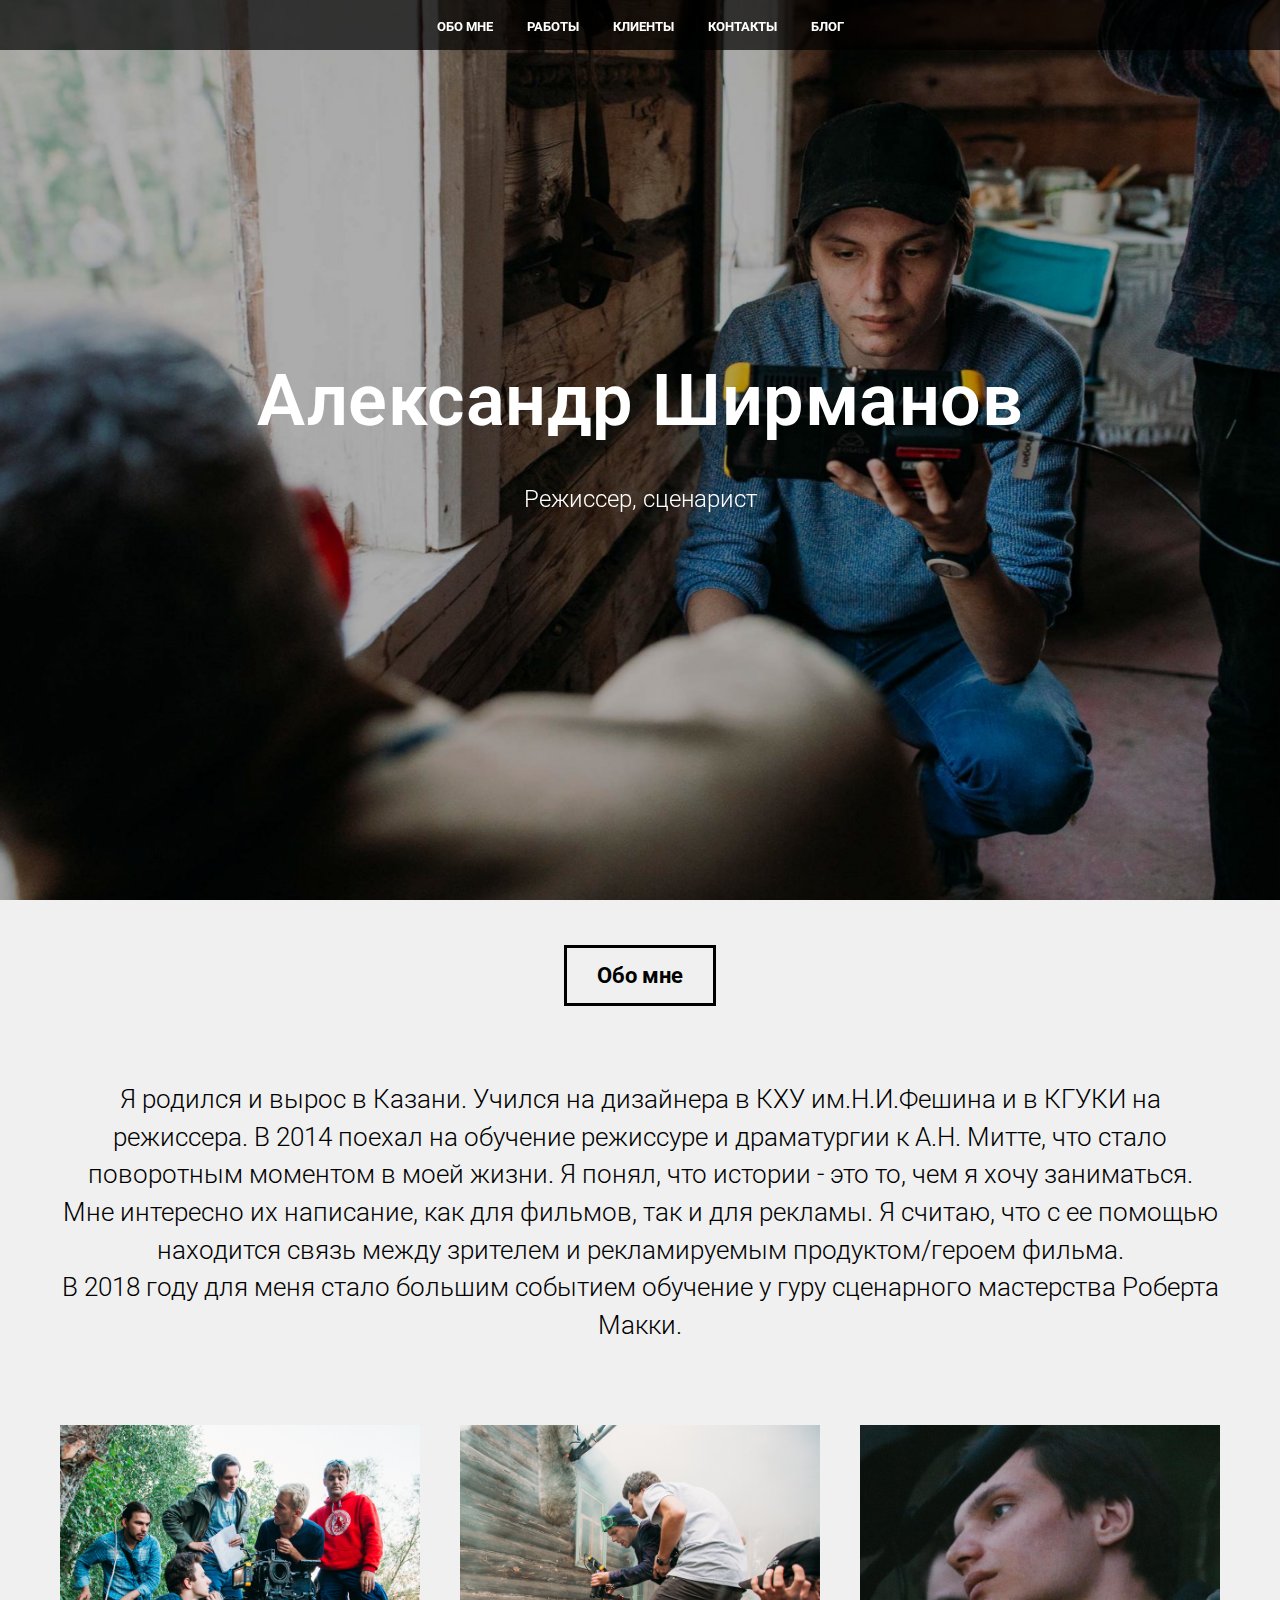
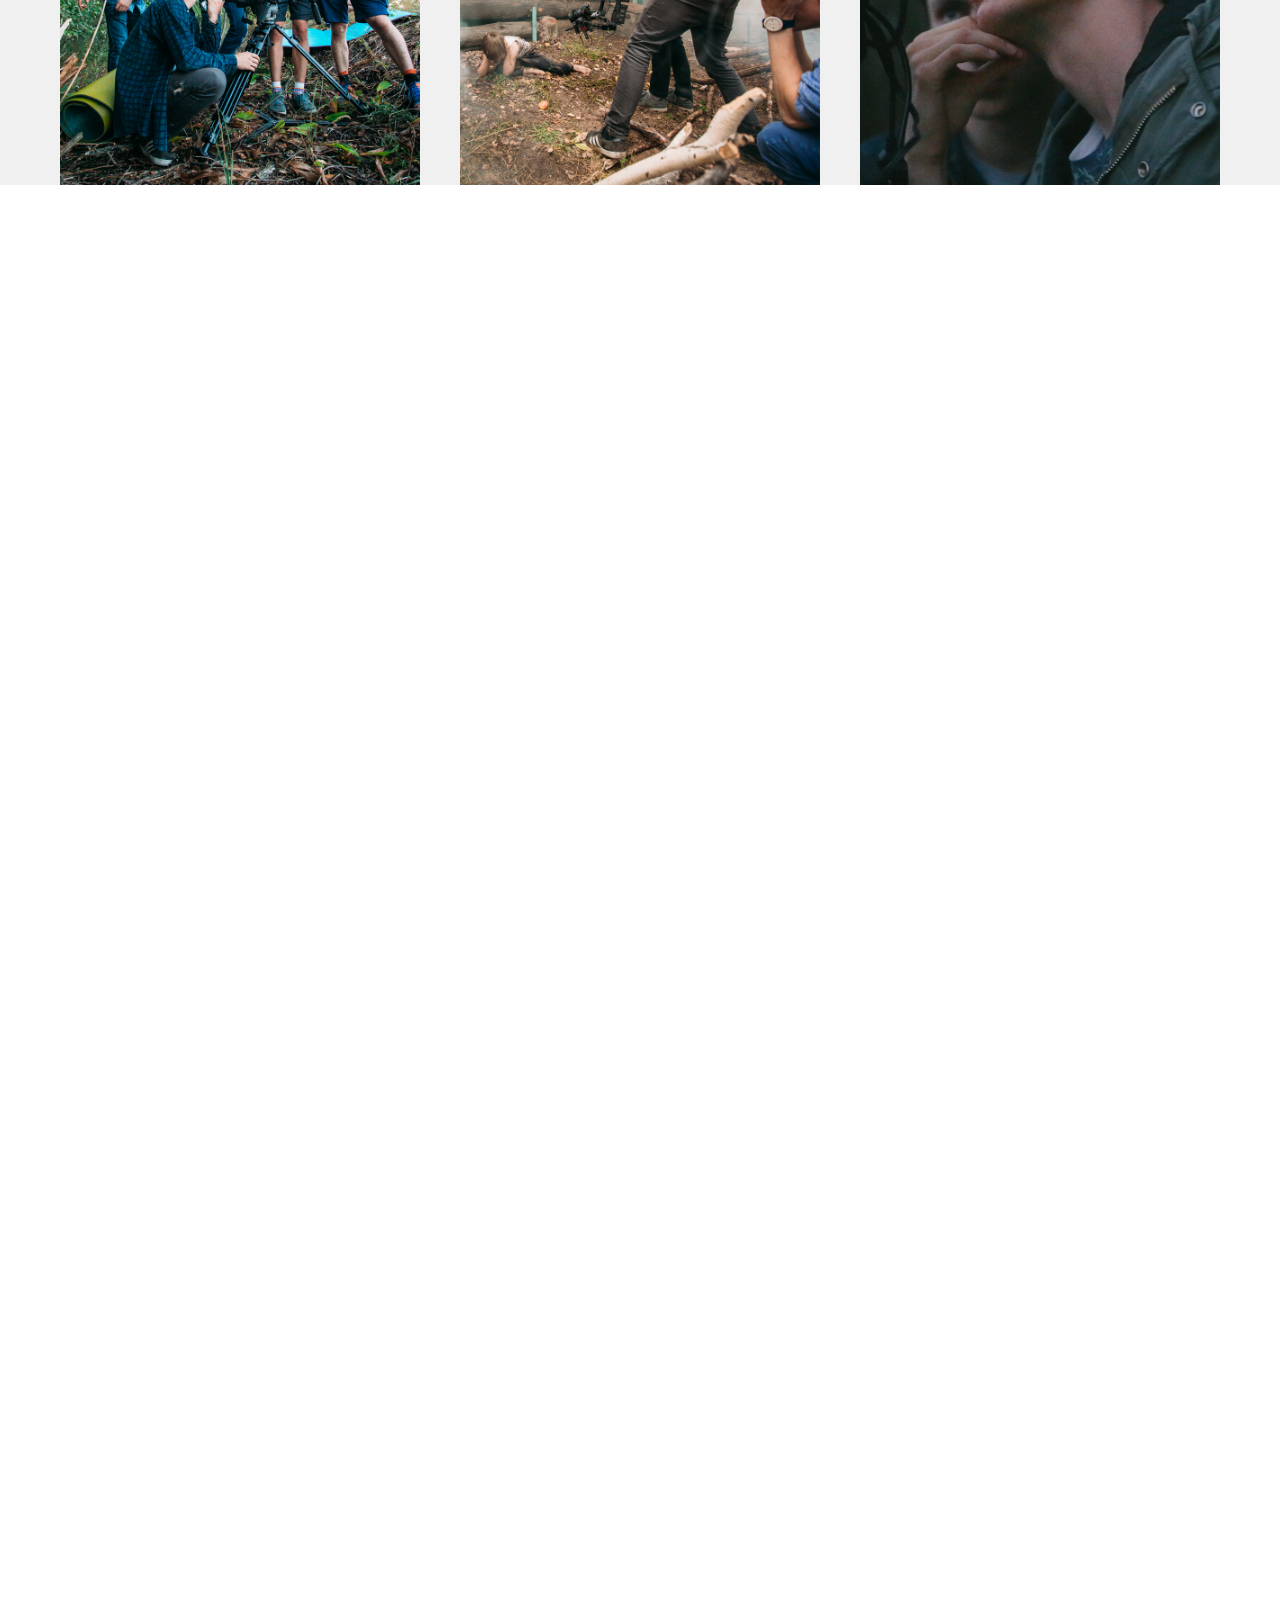
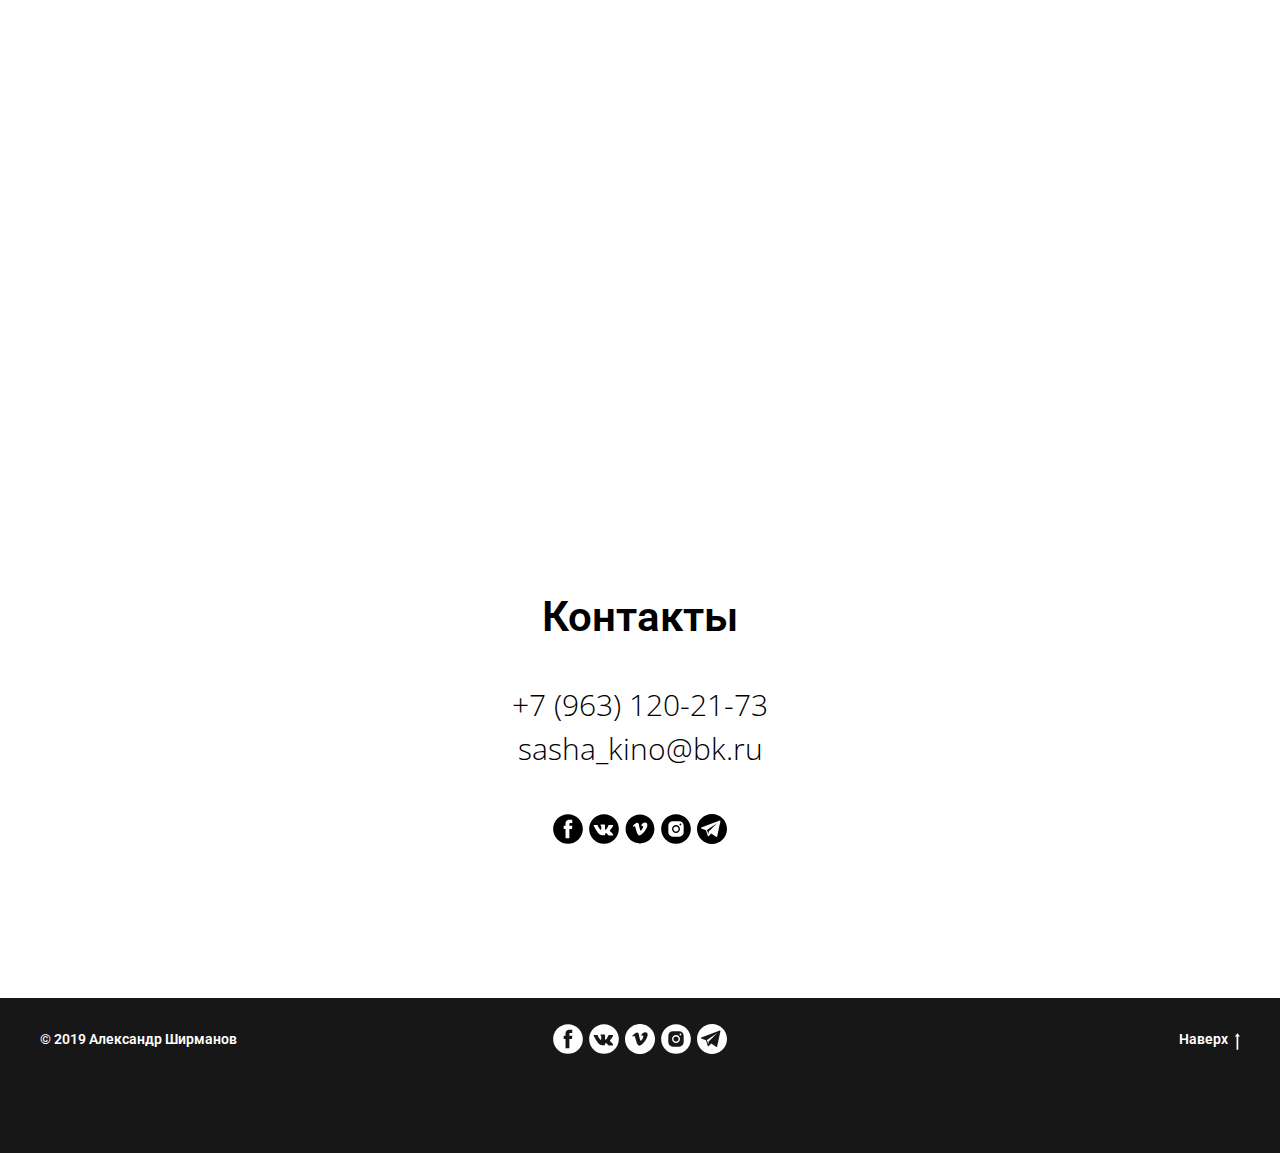
==== index.html @ 3cdddf93 "Change inst link" ====
<!DOCTYPE html>
<html>

<head>
  <meta charset="utf-8" />
  <meta http-equiv="Content-Type" content="text/html; charset=utf-8" />
  <meta name="viewport" content="width=device-width, initial-scale=1.0" />
  <!--metatextblock-->
  <title>Режиссер Александр Ширманов</title>
  <meta name="description" content="Сайт портфолио" />
  <meta property="og:url" content="http://a-shirmanov.ru" />
  <meta property="og:title" content="Режиссер Александр Ширманов" />
  <meta property="og:description" content="Сайт портфолио" />
  <meta property="og:type" content="website" />
  <meta property="og:image" content="images/tild6531-3666-4934-b739-333065306233__4w8a5434.jpg" />
  <link rel="canonical" href="http://a-shirmanov.ru/">
  <!--/metatextblock-->
  <meta property="fb:app_id" content="257953674358265" />
  <meta name="format-detection" content="telephone=no" />
  <meta http-equiv="x-dns-prefetch-control" content="on">
  <link rel="shortcut icon" href="images/tild3965-6336-4434-b239-303631333966__favicon.ico" type="image/x-icon" />
  <!-- Assets -->
  <link rel="stylesheet" href="css/tilda-grid-3.0.min.css" type="text/css" media="all" />
  <link rel="stylesheet" href="css/tilda-blocks-2.12.css?t=1564428482" type="text/css" media="all" />
  <link rel="stylesheet" href="css/tilda-animation-1.0.min.css" type="text/css" media="all" />
  <link rel="stylesheet" href="css/tilda-menusub-1.0.min.css" type="text/css" media="all" />
  <link rel="stylesheet" href="css/tilda-slds-1.4.min.css" type="text/css" media="all" />
  <link rel="stylesheet" href="css/tilda-zoom-2.0.min.css" type="text/css" media="all" />
  <script src="js/jquery-1.10.2.min.js"></script>
  <script src="js/tilda-scripts-2.8.min.js"></script>
  <script src="js/tilda-blocks-2.7.js?t=1564428482"></script>
  <script src="js/lazyload-1.3.min.js" charset="utf-8"></script>
  <script src="js/tilda-animation-1.0.min.js" charset="utf-8"></script>
  <script src="js/tilda-menusub-1.0.min.js" charset="utf-8"></script>
  <script src="js/tilda-slds-1.4.min.js" charset="utf-8"></script>
  <script src="js/hammer.min.js" charset="utf-8"></script>
  <script src="js/tilda-zoom-2.0.min.js" charset="utf-8"></script>
  <script src="js/tilda-video-1.0.min.js" charset="utf-8"></script>
  <script src="js/tilda-forms-1.0.min.js" charset="utf-8"></script>
  <script type="text/javascript">window.dataLayer = window.dataLayer || [];</script>
</head>

<body class="t-body" style="margin:0;">
  <!--allrecords-->
  <div id="allrecords" class="t-records" data-hook="blocks-collection-content-node" data-tilda-project-id="354948"
    data-tilda-page-id="1471550" data-tilda-formskey="5b575b8a6b89d79ff63ef82e80dca197">
    <div id="rec30271688" class="r t-rec t-rec_pb_0" style="padding-bottom:0px; " data-animationappear="off"
      data-record-type="258">
      <!-- T229 -->
      <div id="nav30271688marker"></div>
      <div id="nav30271688" class="t229 t229__positionfixed " style="background-color: rgba(0,0,0,0.70); height:50px; "
        data-bgcolor-hex="#000000" data-bgcolor-rgba="rgba(0,0,0,0.70)" data-navmarker="nav30271688marker"
        data-appearoffset="" data-bgopacity="0.70" data-menu="yes">
        <div class="t229__maincontainer " style="height:50px;">
          <div class="t229__padding40px"></div>
          <div class="t229__centerside ">
            <ul class="uppercase">
              <li class="t229__list_item"><a class="t-menu__link-item" href="#obomne"
                  style="color:#ffffff;font-size:13px;font-weight:700;text-transform:uppercase;">Обо мне</a> </li>
              <li class="t229__list_item"><a class="t-menu__link-item" href="#job"
                  style="color:#ffffff;font-size:13px;font-weight:700;text-transform:uppercase;">Работы</a> </li>
              <li class="t229__list_item"><a class="t-menu__link-item" href="#dover"
                  style="color:#ffffff;font-size:13px;font-weight:700;text-transform:uppercase;">Клиенты</a> </li>
              <li class="t229__list_item"><a class="t-menu__link-item" href="#social"
                  style="color:#ffffff;font-size:13px;font-weight:700;text-transform:uppercase;">Контакты</a> </li>
              <li class="t229__list_item"><a class="t-menu__link-item" href="/page1482242.html"
                  style="color:#ffffff;font-size:13px;font-weight:700;text-transform:uppercase;">Блог</a> </li>
            </ul>
          </div>
          <div class="t229__padding40px"></div>
        </div>
      </div>
      <script
        type="text/javascript"> $(document).ready(function () { t229_highlight('1471550'); $('.t229').removeClass('t229__beforeready'); t229_checkAnchorLinks('30271688'); }); </script>
      <script
        type="text/javascript"> $(window).resize(function () { t229_setBg('30271688'); }); $(window).load(function () { t229_setBg('30271688'); }); $(document).ready(function () { t229_setBg('30271688'); }); </script>
      <script
        type="text/javascript"> $(document).ready(function () { setTimeout(function () { t_menusub_init('30271688'); }, 500); });</script>
      <style>
        @media screen and (max-width: 980px) {
          #rec30271688 .t-menusub__menu .t-menusub__link-item {
            color: #ffffff !important;
          }
        }
      </style>
      <!--[if IE 8]><style>#rec30271688 .t229 { filter: progid:DXImageTransform.Microsoft.gradient(startColorStr='#D9000000', endColorstr='#D9000000');
}</style><![endif]-->
    </div>
    <div id="rec30379328" class="r t-rec" style=" " data-animationappear="off" data-record-type="18">
      <!-- cover -->
      <div class="t-cover" id="recorddiv30379328" bgimgfield="img"
        style="height:100vh; background-image:url('images/tild3032-3239-4730-a630-623231376665__-__resize__20x__4W8A5434.jpg');">
        <div class="t-cover__carrier" id="coverCarry30379328" data-content-cover-id="30379328"
          data-content-cover-bg="images/tild3032-3239-4730-a630-623231376665__4w8a5434.jpg"
          data-content-cover-height="100vh" data-content-cover-parallax="fixed" style="height:100vh; "></div>
        <div class="t-cover__filter"
          style="height:100vh;background-image: -moz-linear-gradient(top, rgba(0,0,0,0.30), rgba(0,0,0,0.30));background-image: -webkit-linear-gradient(top, rgba(0,0,0,0.30), rgba(0,0,0,0.30));background-image: -o-linear-gradient(top, rgba(0,0,0,0.30), rgba(0,0,0,0.30));background-image: -ms-linear-gradient(top, rgba(0,0,0,0.30), rgba(0,0,0,0.30));background-image: linear-gradient(top, rgba(0,0,0,0.30), rgba(0,0,0,0.30));filter: progid:DXImageTransform.Microsoft.gradient(startColorStr='#b2000000', endColorstr='#b2000000');">
        </div>
        <div class="t-container">
          <div class="t-col t-col_12 ">
            <div class="t-cover__wrapper t-valign_middle" style="height:100vh;">
              <div class="t001 t-align_center">
                <div class="t001__wrapper" data-hook-content="covercontent">
                  <div class="t001__title t-title t-title_xl" style="" field="title">Александр Ширманов</div>
                  <div class="t001__descr t-descr t-descr_xl t001__descr_center" style="" field="descr">Режиссер,
                    сценарист</div> <span class="space"></span>
                </div>
              </div>
            </div>
          </div>
        </div>
      </div>
    </div>
    <div id="rec30271803" class="r t-rec" style=" " data-record-type="215"><a name="obomne" style="font-size:0;"></a>
    </div>
    <div id="rec30205362" class="r t-rec t-rec_pt_45 t-rec_pb_0"
      style="padding-top:45px;padding-bottom:0px;background-color:#f0f0f0; " data-record-type="260"
      data-bg-color="#f0f0f0">
      <!-- T231 -->
      <div class="t231">
        <div class="t231__twrapper" style="">
          <div class="t231__tcoll" style="background-color:#f0f0f0;border:3px solid #000000;">
            <div class="t231__title" field="title"
              style="padding-top:15px;padding-bottom:15px;padding-left:30px;padding-right:30px;"> <b>Обо мне</b> </div>
          </div>
        </div>
      </div>
    </div>
    <div id="rec30200478" class="r t-rec t-rec_pt_75 t-rec_pb_0"
      style="padding-top:75px;padding-bottom:0px;background-color:#f0f0f0; " data-record-type="472"
      data-bg-color="#f0f0f0">
      <!-- T472 -->
      <div class="t472">
        <div class="t-container t-align_center">
          <div class="t-col t-col_12 ">
            <div class="t472__descr t-section__descr t-descr t-descr_xxl t-margin_auto" field="descr" style="">Я родился
              и вырос в Казани. Учился на дизайнера в КХУ им.Н.И.Фешина и в КГУКИ на режиссера. В 2014 поехал на
              обучение режиссуре и драматургии к А.Н. Митте, что стало поворотным моментом в моей жизни. Я понял, что
              истории - это то, чем я хочу заниматься. Мне интересно их написание, как для фильмов, так и для рекламы. Я
              считаю, что с ее помощью находится связь между зрителем и рекламируемым продуктом/героем фильма.<br />В
              2018 году для меня стало большим событием обучение у гуру сценарного мастерства Роберта Макки. </div>
          </div>
          <div class="t-row t-clear">
            <div class="t-col t-col_4">
              <div class="t472__blockimg t-bgimg" bgimgfield="img"
                data-original="images/tild6139-3962-4164-b938-393763663235__2.jpg"
                style="background: url('images/tild6139-3962-4164-b938-393763663235__-__resizeb__20x__2.jpg') center center no-repeat; background-size:cover;">
              </div>
            </div>
            <div class="t-col t-col_4">
              <div class="t472__blockimg t-bgimg" bgimgfield="img2"
                data-original="images/tild3062-3130-4664-a366-643761303563__noroot.jpg"
                style="background: url('images/tild3062-3130-4664-a366-643761303563__-__resizeb__20x__noroot.jpg') center center no-repeat; background-size:cover;">
              </div>
            </div>
            <div class="t-col t-col_4">
              <div class="t472__blockimg t-bgimg" bgimgfield="img3"
                data-original="images/tild3362-3766-4432-b236-633362303735__noroot.jpg"
                style="background: url('images/tild3362-3766-4432-b236-633362303735__-__resizeb__20x__noroot.jpg') center center no-repeat; background-size:cover;">
              </div>
            </div>
          </div>
        </div>
      </div>
    </div>
    <div id="rec30271992" class="r t-rec" style=" " data-record-type="215"><a name="job" style="font-size:0;"></a></div>
    <div id="rec30205116" class="r t-rec t-rec_pt_45 t-rec_pb_0" style="padding-top:45px;padding-bottom:0px; "
      data-record-type="260">
      <!-- T231 -->
      <div class="t231">
        <div class="t231__twrapper" style="">
          <div class="t231__tcoll" style="border:3px solid #000000;">
            <div class="t231__title" field="title"
              style="color:#000000;padding-top:15px;padding-bottom:15px;padding-left:30px;padding-right:30px;">
              <b>Работы</b> </div>
          </div>
        </div>
      </div>
    </div>
    <div id="rec105157618" class="r t-rec t-rec_pt_45 t-rec_pb_60" style="padding-top:45px;padding-bottom:60px; "
      data-record-type="378">
      <!-- T223 -->
      <div class="t223">
        <div class="t-container">
          <div class="t223-col t-col t-col_6">
            <div class="t-video-lazyload" data-videolazy-type="vimeo" data-videolazy-id="336771943"
              data-videolazy-load="false" data-videolazy-height="315"> </div>
            <div class="t223__blocktext t-text t-text_sm" field="text">Заказчик: "Транстехсервис"<br />Режиссер -
              Александр Ширманов<br />Оператор - Роман Колесов <br /></div>
          </div>
          <div class="t223-col t223-col_right t-col t-col_6">
            <div class="t-video-lazyload" data-videolazy-type="vimeo" data-videolazy-id="336770921"
              data-videolazy-load="false" data-videolazy-height="315"> </div>
            <div class="t223__blocktext t-text t-text_sm" field="text2">Заказчик: "Йола-маркет"<br />Режиссер -
              Александр Ширманов<br />Оператор - Роман Колесов <br /><br /></div>
          </div>
        </div>
      </div>
      <script type="text/javascript">$(document).ready(function () {
          var div = $("#rec105157618").find(".t-video-lazyload"); var iframe = div.find('iframe'); var height = div.width() * 0.5625; div.height(height); iframe.height(height); $('.t223').bind('displayChanged', function () { height = div.width() * 0.5625; div.height(height); iframe.height(height); }); $(window).bind('scroll', t_throttle(function () { height = div.width() * 0.5625; div.height(height); iframe.height(height); }, 200));
        });</script>
    </div>
    <div id="rec106053978" class="r t-rec t-rec_pt_0 t-rec_pb_0" style="padding-top:0px;padding-bottom:0px; "
      data-record-type="378">
      <!-- T223 -->
      <div class="t223">
        <div class="t-container">
          <div class="t223-col t-col t-col_6">
            <div class="t-video-lazyload" data-videolazy-type="vimeo" data-videolazy-id="337090645"
              data-videolazy-load="false" data-videolazy-height="315"> </div>
            <div class="t223__blocktext t-text t-text_sm" field="text">Клиент: Татнефть<br />Продакшн: Зилант
              медиа<br />Режиссер: Александр Ширманов<br />Оператор-постановщик: Юрий Данилов<br /><br /></div>
          </div>
          <div class="t223-col t223-col_right t-col t-col_6">
            <div class="t-video-lazyload" data-videolazy-type="vimeo" data-videolazy-id="348530594"
              data-videolazy-load="false" data-videolazy-height="315"> </div>
            <div class="t223__blocktext t-text t-text_sm" field="text2">Клиент: ХК Ак Барс<br />Продакшн: Зилант
              медиа<br />Режиссер: Александр Ширманов<br />Оператор-постановщик: Роман Колесов<br /><br /></div>
          </div>
        </div>
      </div>
      <script type="text/javascript">$(document).ready(function () {
          var div = $("#rec106053978").find(".t-video-lazyload"); var iframe = div.find('iframe'); var height = div.width() * 0.5625; div.height(height); iframe.height(height); $('.t223').bind('displayChanged', function () { height = div.width() * 0.5625; div.height(height); iframe.height(height); }); $(window).bind('scroll', t_throttle(function () { height = div.width() * 0.5625; div.height(height); iframe.height(height); }, 200));
        });</script>
    </div>
    <div id="rec58387004" class="r t-rec t-rec_pt_60 t-rec_pb_60" style="padding-top:60px;padding-bottom:60px; "
      data-record-type="251">
      <!-- T223 -->
      <div class="t223">
        <div class="t-container">
          <div class="t223-col t-col t-col_6">
            <div class="t-video-lazyload" data-videolazy-type="youtube" data-videolazy-id="sEQ5WQ1Wv28"
              data-blocklazy-id="58387004" data-videolazy-load="false" data-videolazy-height="315"
              data-videolazy-two-id="1"> </div>
            <div class="t223__blocktext t-text t-text_sm" field="text">Продакшн: Нефть production<br />Режиссер,
              сценарист: Александр Ширманов<br />Оператор: Константин Клюев</div>
          </div>
          <div class="t223-col t223-col_right t-col t-col_6">
            <div class="t-video-lazyload" data-videolazy-type="youtube" data-videolazy-id="gd7CHsJRg4U"
              data-blocklazy-id="58387004" data-videolazy-load="false" data-videolazy-height="315"
              data-videolazy-two-id="2"> </div>
            <div class="t223__blocktext t-text t-text_sm" field="text2">Продакшн: Нефть production<br />Клиент: Нефть
              coffeeshop<br />Режиссер: Александр Ширманов<br />Креатив: Александр Ширманов, Роман
              Колесов<br />Оператор: Роман Колесов</div>
          </div>
        </div>
      </div>
      <script type="text/javascript">$(document).ready(function () {
          var div = $("#rec58387004").find(".t-video-lazyload"); var iframe = div.find('iframe'); var height = div.width() * 0.5625; div.height(height); iframe.height(height); $('.t223').bind('displayChanged', function () { height = div.width() * 0.5625; div.height(height); iframe.height(height); }); $(window).bind('scroll', t_throttle(function () { height = div.width() * 0.5625; div.height(height); iframe.height(height); }, 200));
        });</script>
    </div>
    <div id="rec30198582" class="r t-rec t-rec_pt_45 t-rec_pb_60" style="padding-top:45px;padding-bottom:60px; "
      data-record-type="378">
      <!-- T223 -->
      <div class="t223">
        <div class="t-container">
          <div class="t223-col t-col t-col_6">
            <div class="t-video-lazyload" data-videolazy-type="vimeo" data-videolazy-id="205690702"
              data-videolazy-load="false" data-videolazy-height="315"> </div>
            <div class="t223__blocktext t-text t-text_sm" field="text">Трейлер художественного фильма "На рассвете в
              конце июня"<br />Продакшн: Spotmakers<br />Режиссер, сценарист: Александр
              Ширманов<br />Оператор-постановщик: Айдар Шарипов<br />Генеральный продюсер: Михаил Маризов</div>
          </div>
          <div class="t223-col t223-col_right t-col t-col_6">
            <div class="t-video-lazyload" data-videolazy-type="vimeo" data-videolazy-id="188640224"
              data-videolazy-load="false" data-videolazy-height="315"> </div>
            <div class="t223__blocktext t-text t-text_sm" field="text2">Шоурил 2016 год</div>
          </div>
        </div>
      </div>
      <script type="text/javascript">$(document).ready(function () {
          var div = $("#rec30198582").find(".t-video-lazyload"); var iframe = div.find('iframe'); var height = div.width() * 0.5625; div.height(height); iframe.height(height); $('.t223').bind('displayChanged', function () { height = div.width() * 0.5625; div.height(height); iframe.height(height); }); $(window).bind('scroll', t_throttle(function () { height = div.width() * 0.5625; div.height(height); iframe.height(height); }, 200));
        });</script>
    </div>
    <div id="rec30204862" class="r t-rec t-rec_pt_0 t-rec_pb_60" style="padding-top:0px;padding-bottom:60px; "
      data-record-type="378">
      <!-- T223 -->
      <div class="t223">
        <div class="t-container">
          <div class="t223-col t-col t-col_6">
            <div class="t-video-lazyload" data-videolazy-type="vimeo" data-videolazy-id="205657773"
              data-videolazy-load="false" data-videolazy-height="315"> </div>
            <div class="t223__blocktext t-text t-text_sm" field="text">Клиент: Корд Оптика<br />Режиссер, сценарист:
              Александр Ширманов<br />Оператор-постановщик: Айдар Шарипов<br /></div>
          </div>
          <div class="t223-col t223-col_right t-col t-col_6">
            <div class="t-video-lazyload" data-videolazy-type="vimeo" data-videolazy-id="205657722"
              data-videolazy-load="false" data-videolazy-height="315"> </div>
            <div class="t223__blocktext t-text t-text_sm" field="text2">Клиент: Татнефтепродукт<br />Режиссер,
              сценарист: Александр Ширманов<br />Оператор-постановщик: Алексей Матросов<br /><br /></div>
          </div>
        </div>
      </div>
      <script type="text/javascript">$(document).ready(function () {
          var div = $("#rec30204862").find(".t-video-lazyload"); var iframe = div.find('iframe'); var height = div.width() * 0.5625; div.height(height); iframe.height(height); $('.t223').bind('displayChanged', function () { height = div.width() * 0.5625; div.height(height); iframe.height(height); }); $(window).bind('scroll', t_throttle(function () { height = div.width() * 0.5625; div.height(height); iframe.height(height); }, 200));
        });</script>
    </div>
    <div id="rec30272759" class="r t-rec" style=" " data-record-type="215"><a name="dover" style="font-size:0;"></a>
    </div>
    <div id="rec30272837" class="r t-rec" style=" " data-record-type="270">
      <div class="t270"></div>
      <script
        type="text/javascript"> $(document).ready(function () { setTimeout(function () { var $root = $('html, body'); $('a[href*="#"]:not([href="#"],.carousel-control,.t-carousel__control,[href^="#price"],[href^="#popup"],[href^="#prodpopup"],[href^="#order"])').click(function () { var target = $(this.hash); if (target.length == 0) { target = $('a[name="' + this.hash.substr(1) + '"]'); } if (target.length == 0) { return true; } $root.animate({ scrollTop: target.offset().top + 3 }, 500); return false; }); }, 500); }); </script>
    </div>
    <div id="rec30206084" class="r t-rec t-rec_pt_45 t-rec_pb_0" style="padding-top:45px;padding-bottom:0px; "
      data-record-type="260">
      <!-- T231 -->
      <div class="t231">
        <div class="t231__twrapper" style="">
          <div class="t231__tcoll" style="border:3px solid #000000;">
            <div class="t231__title" field="title"
              style="color:#000000;padding-top:15px;padding-bottom:15px;padding-left:30px;padding-right:30px;">
              <b>Клиенты</b> </div>
          </div>
        </div>
      </div>
    </div>
    <div id="rec30196908" class="r t-rec t-rec_pt_45 t-rec_pb_60" style="padding-top:45px;padding-bottom:60px; "
      data-record-type="594">
      <!-- t594 -->
      <div class="t594">
        <div class="t594__container t-container">
          <div class="t-col t594__item t594__item_5-in-row"> <img
              src="images/tild6632-3737-4532-a462-393962626334__-__empty__photo.jpg"
              data-original="images/tild6632-3737-4532-a462-393962626334__photo.jpg" class="t594__img t-img "
              imgfield="li_img__1481203544538" style="max-width:160px;" /> </div>
          <div class="t-col t594__item t594__item_5-in-row"> <img
              src="images/tild3233-3633-4035-b762-643662396334__-__empty__taifnk.jpg"
              data-original="images/tild3233-3633-4035-b762-643662396334__taifnk.jpg" class="t594__img t-img "
              imgfield="li_img__1481205129244" style="max-width:160px;" /> </div>
          <div class="t-col t594__item t594__item_5-in-row"> <img
              src="images/tild3561-3761-4939-a138-353238313866__-__empty__noroot.png"
              data-original="images/tild3561-3761-4939-a138-353238313866__noroot.png" class="t594__img t-img "
              imgfield="li_img__1481205877302" style="max-width:160px;" /> </div>
          <div class="t-col t594__item t594__item_5-in-row"> <img
              src="images/tild3439-3736-4633-b139-616135363863__-__empty__logo.png"
              data-original="images/tild3439-3736-4633-b139-616135363863__logo.png" class="t594__img t-img "
              imgfield="li_img__1481205879887" style="max-width:160px;" /> </div>
          <div class="t-col t594__item t594__item_5-in-row"> <img
              src="images/tild3037-3433-4830-b739-333566653334__-__empty__20140916_173706__.png"
              data-original="images/tild3037-3433-4830-b739-333566653334__20140916_173706__.png"
              class="t594__img t-img " imgfield="li_img__1481205139575" style="max-width:160px;" /> </div>
          <div class="t-col t594__item t594__item_5-in-row"> <img
              src="images/tild6464-6132-4263-b431-653763313764__-__empty__regnum_picture_14906.jpg"
              data-original="images/tild6464-6132-4263-b431-653763313764__regnum_picture_14906.jpg"
              class="t594__img t-img " imgfield="li_img__1481205160378" style="max-width:160px;" /> </div>
          <div class="t-col t594__item t594__item_5-in-row"> <img
              src="images/tild3632-3033-4634-b631-353934643531__-__empty__ktUVwXnk4jI.jpg"
              data-original="images/tild3632-3033-4634-b631-353934643531__ktUVwXnk4jI.jpg" class="t594__img t-img "
              imgfield="li_img__1481205874086" style="max-width:160px;" /> </div>
          <div class="t-col t594__item t594__item_5-in-row"> <img
              src="images/tild3930-6238-4638-a164-393631616238__-__empty__logo.png"
              data-original="images/tild3930-6238-4638-a164-393631616238__logo.png" class="t594__img t-img "
              imgfield="li_img__1481205138080" style="max-width:160px;" /> </div>
          <div class="t-col t594__item t594__item_5-in-row"> <img
              src="images/tild6266-6431-4261-b065-636331363337__-__empty__3334842848.jpg"
              data-original="images/tild6266-6431-4261-b065-636331363337__3334842848.jpg" class="t594__img t-img "
              imgfield="li_img__1481205740884" style="max-width:160px;" /> </div>
          <div class="t-col t594__item t594__item_5-in-row"> <img
              src="images/tild6234-6339-4863-b165-363831346435__-__empty__kopiya_kordlogotipfo.jpg"
              data-original="images/tild6234-6339-4863-b165-363831346435__kopiya_kordlogotipfo.jpg"
              class="t594__img t-img " imgfield="li_img__1481270480066" style="max-width:160px;" /> </div>
        </div>
      </div>
    </div>
    <div id="rec30278603" class="r t-rec" style=" " data-record-type="215"><a name="social" style="font-size:0;"></a>
    </div>
    <div id="rec30188392" class="r t-rec t-rec_pt_30 t-rec_pb_30" style="padding-top:30px;padding-bottom:30px; "
      data-record-type="219">
      <!-- T191 -->
      <div class="t191">
        <div class="t-align_center">
          <hr class="t191__line t-width t-width_2" style="background-color:#000000;opacity:0.5;">
        </div>
      </div>
    </div>
    <div id="rec30278788" class="r t-rec t-rec_pt_45 t-rec_pb_60" style="padding-top:45px;padding-bottom:60px; "
      data-animationappear="off" data-record-type="718">
      <!-- t718 -->
      <div class="t718">
        <div class="t-section__container t-container">
          <div class="t-col t-col_12">
            <div class="t-section__topwrapper t-align_center">
              <div class="t-section__title t-title t-title_xs" field="btitle">Контакты</div>
              <div class="t718__contentbox" style="height:;">
                <div class="t718__contentwrapper">
                  <div class="t718__contacts t-text t-descr_xxxl t-align_center" style="" field="text">+7 (963)
                    120-21-73<br />sasha_kino@bk.ru</div>
                  <div class="t-sociallinks t-align_center">
                    <div class="t-sociallinks__wrapper">
                      <div class="t-sociallinks__item"> <a href="https://www.facebook.com/ShirmanovAleksandr"
                          target="_blank"> <svg class="t-sociallinks__svg" version="1.1" id="Layer_1"
                            xmlns="http://www.w3.org/2000/svg" xmlns:xlink="http://www.w3.org/1999/xlink" x="0px" y="0px"
                            width="30px" height="30px" viewBox="0 0 48 48" enable-background="new 0 0 48 48"
                            xml:space="preserve">
                            <desc>Facebook</desc>
                            <path
                              d="M47.761,24c0,13.121-10.638,23.76-23.758,23.76C10.877,47.76,0.239,37.121,0.239,24c0-13.124,10.638-23.76,23.764-23.76C37.123,0.24,47.761,10.876,47.761,24 M20.033,38.85H26.2V24.01h4.163l0.539-5.242H26.2v-3.083c0-1.156,0.769-1.427,1.308-1.427h3.318V9.168L26.258,9.15c-5.072,0-6.225,3.796-6.225,6.224v3.394H17.1v5.242h2.933V38.85z" />
                          </svg> </a> </div>
                      <div class="t-sociallinks__item"> <a href="https://vk.com/shirmanov_a" target="_blank"> <svg
                            class="t-sociallinks__svg" version="1.1" id="Layer_1" xmlns="http://www.w3.org/2000/svg"
                            xmlns:xlink="http://www.w3.org/1999/xlink" x="0px" y="0px" width="30px" height="30px"
                            viewBox="0 0 48 48" enable-background="new 0 0 48 48" xml:space="preserve">
                            <desc>VK</desc>
                            <path
                              d="M47.761,24c0,13.121-10.639,23.76-23.76,23.76C10.878,47.76,0.239,37.121,0.239,24c0-13.123,10.639-23.76,23.762-23.76C37.122,0.24,47.761,10.877,47.761,24 M35.259,28.999c-2.621-2.433-2.271-2.041,0.89-6.25c1.923-2.562,2.696-4.126,2.45-4.796c-0.227-0.639-1.64-0.469-1.64-0.469l-4.71,0.029c0,0-0.351-0.048-0.609,0.106c-0.249,0.151-0.414,0.505-0.414,0.505s-0.742,1.982-1.734,3.669c-2.094,3.559-2.935,3.747-3.277,3.524c-0.796-0.516-0.597-2.068-0.597-3.171c0-3.449,0.522-4.887-1.02-5.259c-0.511-0.124-0.887-0.205-2.195-0.219c-1.678-0.016-3.101,0.007-3.904,0.398c-0.536,0.263-0.949,0.847-0.697,0.88c0.31,0.041,1.016,0.192,1.388,0.699c0.484,0.656,0.464,2.131,0.464,2.131s0.282,4.056-0.646,4.561c-0.632,0.347-1.503-0.36-3.37-3.588c-0.958-1.652-1.68-3.481-1.68-3.481s-0.14-0.344-0.392-0.527c-0.299-0.222-0.722-0.298-0.722-0.298l-4.469,0.018c0,0-0.674-0.003-0.919,0.289c-0.219,0.259-0.018,0.752-0.018,0.752s3.499,8.104,7.573,12.23c3.638,3.784,7.764,3.36,7.764,3.36h1.867c0,0,0.566,0.113,0.854-0.189c0.265-0.288,0.256-0.646,0.256-0.646s-0.034-2.512,1.129-2.883c1.15-0.36,2.624,2.429,4.188,3.497c1.182,0.812,2.079,0.633,2.079,0.633l4.181-0.056c0,0,2.186-0.136,1.149-1.858C38.281,32.451,37.763,31.321,35.259,28.999" />
                          </svg> </a> </div>
                      <div class="t-sociallinks__item"> <a href="https://vimeo.com/shirmanov" target="_blank"> <svg
                            class="t-sociallinks__svg" version="1.1" id="Layer_1" xmlns="http://www.w3.org/2000/svg"
                            xmlns:xlink="http://www.w3.org/1999/xlink" x="0px" y="0px" width="30px" height="30px"
                            viewBox="0 0 50 50" enable-background="new 0 0 50 50" xml:space="preserve">
                            <desc>Vimeo</desc>
                            <path
                              d="M25 0.971008C38.267 0.971008 49.023 11.726 49.023 24.994C49.023 38.262 38.268 49.017 25 49.017C11.732 49.017 0.97699 38.262 0.97699 24.994C0.97699 11.726 11.733 0.971008 25 0.971008ZM12.738 20.117L13.734 21.423C13.734 21.423 15.788 19.804 16.473 20.613C17.158 21.423 19.772 31.197 20.644 33C21.405 34.581 23.506 36.672 25.81 35.179C28.112 33.686 35.769 27.149 37.139 19.43C38.508 11.713 27.926 13.33 26.804 20.053C29.606 18.371 31.101 20.736 29.667 23.415C28.236 26.091 26.928 27.836 26.243 27.836C25.56 27.836 25.034 26.045 24.251 22.916C23.441 19.68 23.447 13.852 20.081 14.513C16.91 15.136 12.738 20.117 12.738 20.117Z" />
                          </svg> </a> </div>
                      <div class="t-sociallinks__item"> <a href="https://www.instagram.com/aleks_shirmanov/"
                          target="_blank"> <svg class="t-sociallinks__svg" version="1.1" id="Layer_1"
                            xmlns="http://www.w3.org/2000/svg" xmlns:xlink="http://www.w3.org/1999/xlink" width="30px"
                            height="30px" viewBox="0 0 30 30" xml:space="preserve">
                            <desc>Instagram</desc>
                            <path
                              d="M15,11.014 C12.801,11.014 11.015,12.797 11.015,15 C11.015,17.202 12.802,18.987 15,18.987 C17.199,18.987 18.987,17.202 18.987,15 C18.987,12.797 17.199,11.014 15,11.014 L15,11.014 Z M15,17.606 C13.556,17.606 12.393,16.439 12.393,15 C12.393,13.561 13.556,12.394 15,12.394 C16.429,12.394 17.607,13.561 17.607,15 C17.607,16.439 16.444,17.606 15,17.606 L15,17.606 Z">
                            </path>
                            <path
                              d="M19.385,9.556 C18.872,9.556 18.465,9.964 18.465,10.477 C18.465,10.989 18.872,11.396 19.385,11.396 C19.898,11.396 20.306,10.989 20.306,10.477 C20.306,9.964 19.897,9.556 19.385,9.556 L19.385,9.556 Z">
                            </path>
                            <path
                              d="M15.002,0.15 C6.798,0.15 0.149,6.797 0.149,15 C0.149,23.201 6.798,29.85 15.002,29.85 C23.201,29.85 29.852,23.202 29.852,15 C29.852,6.797 23.201,0.15 15.002,0.15 L15.002,0.15 Z M22.666,18.265 C22.666,20.688 20.687,22.666 18.25,22.666 L11.75,22.666 C9.312,22.666 7.333,20.687 7.333,18.28 L7.333,11.734 C7.333,9.312 9.311,7.334 11.75,7.334 L18.25,7.334 C20.688,7.334 22.666,9.312 22.666,11.734 L22.666,18.265 L22.666,18.265 Z">
                            </path>
                          </svg> </a> </div>
                      <div class="t-sociallinks__item"> <a href="https://t.me/a_shirmanov" target="_blank"> <svg
                            class="t-sociallinks__svg" version="1.1" id="Layer_1" xmlns="http://www.w3.org/2000/svg"
                            xmlns:xlink="http://www.w3.org/1999/xlink" width="30px" height="30px" viewBox="0 0 60 60"
                            xml:space="preserve">
                            <desc>Telegram</desc>
                            <path
                              d="M30 0C13.4 0 0 13.4 0 30s13.4 30 30 30 30-13.4 30-30S46.6 0 30 0zm16.9 13.9l-6.7 31.5c-.1.6-.8.9-1.4.6l-10.3-6.9-5.5 5.2c-.5.4-1.2.2-1.4-.4L18 32.7l-9.5-3.9c-.7-.3-.7-1.5 0-1.8l37.1-14.1c.7-.2 1.4.3 1.3 1z" />
                            <path d="M22.7 40.6l.6-5.8 16.8-16.3-20.2 13.3" />
                          </svg> </a> </div>
                    </div>
                  </div>
                </div>
              </div>
            </div>
          </div>
        </div>
      </div>
    </div>
    <div id="rec30206326" class="r t-rec t-rec_pt_0 t-rec_pb_75"
      style="padding-top:0px;padding-bottom:75px;background-color:#171717; " data-animationappear="off"
      data-record-type="452" data-bg-color="#171717">
      <!-- T452 -->
      <div class="t452" id="t-footer_30206326">
        <div class="t452__maincontainer" style="height: 80px;">
          <div class="t452__content">
            <div class="t452__col t452__col_hiddenmobile">
              <div class="t452__typo t452__copyright t-name t-name_xs" field="text" style="color: #ffffff;"> © 2019
                Александр Ширманов </div>
            </div>
            <div class="t452__col t452__col_center t-align_center">
              <div class="t452__right_social_links">
                <div class="t452__right_social_links_wrap">
                  <div class="t452__right_social_links_item"> <a href="https://www.facebook.com/ShirmanovAleksandr"
                      target="_blank"> <svg style="fill:#ffffff;" version="1.1" id="Layer_1"
                        xmlns="http://www.w3.org/2000/svg" xmlns:xlink="http://www.w3.org/1999/xlink" x="0px" y="0px"
                        width="30px" height="30px" viewBox="0 0 48 48" enable-background="new 0 0 48 48"
                        xml:space="preserve">
                        <desc>Facebook</desc>
                        <path
                          d="M47.761,24c0,13.121-10.638,23.76-23.758,23.76C10.877,47.76,0.239,37.121,0.239,24c0-13.124,10.638-23.76,23.764-23.76 C37.123,0.24,47.761,10.876,47.761,24 M20.033,38.85H26.2V24.01h4.163l0.539-5.242H26.2v-3.083c0-1.156,0.769-1.427,1.308-1.427 h3.318V9.168L26.258,9.15c-5.072,0-6.225,3.796-6.225,6.224v3.394H17.1v5.242h2.933V38.85z" />
                      </svg> </a> </div>
                  <div class="t452__right_social_links_item"> <a href="https://vk.com/shirmanov_a" target="_blank"> <svg
                        style="fill:#ffffff;" version="1.1" id="Layer_1" xmlns="http://www.w3.org/2000/svg"
                        xmlns:xlink="http://www.w3.org/1999/xlink" x="0px" y="0px" width="30px" height="30px"
                        viewBox="0 0 48 48" enable-background="new 0 0 48 48" xml:space="preserve">
                        <desc>VK</desc>
                        <path
                          d="M47.761,24c0,13.121-10.639,23.76-23.76,23.76C10.878,47.76,0.239,37.121,0.239,24c0-13.123,10.639-23.76,23.762-23.76 C37.122,0.24,47.761,10.877,47.761,24 M35.259,28.999c-2.621-2.433-2.271-2.041,0.89-6.25c1.923-2.562,2.696-4.126,2.45-4.796 c-0.227-0.639-1.64-0.469-1.64-0.469l-4.71,0.029c0,0-0.351-0.048-0.609,0.106c-0.249,0.151-0.414,0.505-0.414,0.505 s-0.742,1.982-1.734,3.669c-2.094,3.559-2.935,3.747-3.277,3.524c-0.796-0.516-0.597-2.068-0.597-3.171 c0-3.449,0.522-4.887-1.02-5.259c-0.511-0.124-0.887-0.205-2.195-0.219c-1.678-0.016-3.101,0.007-3.904,0.398 c-0.536,0.263-0.949,0.847-0.697,0.88c0.31,0.041,1.016,0.192,1.388,0.699c0.484,0.656,0.464,2.131,0.464,2.131 s0.282,4.056-0.646,4.561c-0.632,0.347-1.503-0.36-3.37-3.588c-0.958-1.652-1.68-3.481-1.68-3.481s-0.14-0.344-0.392-0.527 c-0.299-0.222-0.722-0.298-0.722-0.298l-4.469,0.018c0,0-0.674-0.003-0.919,0.289c-0.219,0.259-0.018,0.752-0.018,0.752 s3.499,8.104,7.463,12.23c3.638,3.784,7.764,3.36,7.764,3.36h1.867c0,0,0.566,0.113,0.854-0.189 c0.265-0.288,0.256-0.646,0.256-0.646s-0.034-2.512,1.129-2.883c1.15-0.36,2.624,2.429,4.188,3.497 c1.182,0.812,2.079,0.633,2.079,0.633l4.181-0.056c0,0,2.186-0.136,1.149-1.858C38.281,32.451,37.763,31.321,35.259,28.999" />
                      </svg> </a> </div>
                  <div class="t452__right_social_links_item"> <a href="https://vimeo.com/shirmanov" target="_blank">
                      <svg style="fill:#ffffff;" version="1.1" id="Layer_1" xmlns="http://www.w3.org/2000/svg"
                        xmlns:xlink="http://www.w3.org/1999/xlink" x="0px" y="0px" width="30px" height="30px"
                        viewBox="-455 257 48 48" enable-background="new -455 257 48 48" xml:space="preserve">
                        <desc>Vimeo</desc>
                        <path
                          d="M-431,256.971c13.267,0,24.023,10.755,24.023,24.023s-10.755,24.023-24.023,24.023s-24.023-10.755-24.023-24.023 S-444.267,256.971-431,256.971z M-443.262,276.117l0.996,1.306c0,0,2.054-1.619,2.739-0.81c0.685,0.81,3.299,10.584,4.171,12.387 c0.761,1.581,2.862,3.672,5.166,2.179c2.302-1.493,9.959-8.03,11.329-15.749c1.369-7.717-9.213-6.1-10.335,0.623 c2.802-1.682,4.297,0.683,2.863,3.362c-1.431,2.676-2.739,4.421-3.424,4.421c-0.683,0-1.209-1.791-1.992-4.92 c-0.81-3.236-0.804-9.064-4.17-8.403C-439.09,271.136-443.262,276.117-443.262,276.117L-443.262,276.117z" />
                      </svg> </a> </div>
                  <div class="t452__right_social_links_item"> <a href="https://www.instagram.com/aleks_shirmanov/"
                      target="_blank"> <svg style="fill:#ffffff;" width="30px" height="30px" viewBox="0 0 30 30"
                        xmlns="http://www.w3.org/2000/svg" xmlns:xlink="http://www.w3.org/1999/xlink">
                        <desc>Instagram</desc>
                        <path
                          d="M15,11.014 C12.801,11.014 11.015,12.797 11.015,15 C11.015,17.202 12.802,18.987 15,18.987 C17.199,18.987 18.987,17.202 18.987,15 C18.987,12.797 17.199,11.014 15,11.014 L15,11.014 Z M15,17.606 C13.556,17.606 12.393,16.439 12.393,15 C12.393,13.561 13.556,12.394 15,12.394 C16.429,12.394 17.607,13.561 17.607,15 C17.607,16.439 16.444,17.606 15,17.606 L15,17.606 Z">
                        </path>
                        <path
                          d="M19.385,9.556 C18.872,9.556 18.465,9.964 18.465,10.477 C18.465,10.989 18.872,11.396 19.385,11.396 C19.898,11.396 20.306,10.989 20.306,10.477 C20.306,9.964 19.897,9.556 19.385,9.556 L19.385,9.556 Z">
                        </path>
                        <path
                          d="M15.002,0.15 C6.798,0.15 0.149,6.797 0.149,15 C0.149,23.201 6.798,29.85 15.002,29.85 C23.201,29.85 29.852,23.202 29.852,15 C29.852,6.797 23.201,0.15 15.002,0.15 L15.002,0.15 Z M22.666,18.265 C22.666,20.688 20.687,22.666 18.25,22.666 L11.75,22.666 C9.312,22.666 7.333,20.687 7.333,18.28 L7.333,11.734 C7.333,9.312 9.311,7.334 11.75,7.334 L18.25,7.334 C20.688,7.334 22.666,9.312 22.666,11.734 L22.666,18.265 L22.666,18.265 Z">
                        </path>
                      </svg> </a> </div>
                  <div class="t452__right_social_links_item"> <a href="https://t.me/a_shirmanov" target="_blank"> <svg
                        class="t-sociallinks__svg" version="1.1" id="Layer_1" xmlns="http://www.w3.org/2000/svg"
                        xmlns:xlink="http://www.w3.org/1999/xlink" width="30px" height="30px" viewBox="0 0 60 60"
                        xml:space="preserve">
                        <desc>Telegram</desc>
                        <path style="fill:#ffffff;"
                          d="M30 0C13.4 0 0 13.4 0 30s13.4 30 30 30 30-13.4 30-30S46.6 0 30 0zm16.9 13.9l-6.7 31.5c-.1.6-.8.9-1.4.6l-10.3-6.9-5.5 5.2c-.5.4-1.2.2-1.4-.4L18 32.7l-9.5-3.9c-.7-.3-.7-1.5 0-1.8l37.1-14.1c.7-.2 1.4.3 1.3 1z" />
                        <path style="fill:#ffffff;" d="M22.7 40.6l.6-5.8 16.8-16.3-20.2 13.3" />
                      </svg> </a> </div>
                </div>
              </div>
            </div>
            <div class="t452__col t452__col_mobile">
              <div class="t452__typo t452__copyright t-name t-name_xs" field="text" style="color: #ffffff;"> © 2019
                Александр Ширманов </div>
            </div>
            <div class="t452__col">
              <div class="t452__scroll t-align_right"> <a class="t452__typo t-name t-name_xs t452_scrolltop"
                  style="color: #ffffff;" href="javascript:t452_scrollToTop();"> Наверх <span class="t452__icon"> <svg
                      width="5px" height="17px" viewBox="0 0 6 20" version="1.1">
                      <defs></defs>
                      <g id="Welcome" stroke="none" stroke-width="1" fill="none" fill-rule="evenodd"
                        sketch:type="MSPage">
                        <g id="Desktop-HD-Copy-39" sketch:type="MSArtboardGroup"
                          transform="translate(-569.000000, -1797.000000)" fill="#ffffff""> <path d="
                          M565.662286,1804.2076 L562.095536,1806.87166 C561.958036,1807.00916 561.958036,1807.16385
                          562.095536,1807.30135 L565.662286,1809.96541 C565.799786,1810.10291 565.941411,1810.0431
                          565.941411,1809.83616 L565.941411,1808.11741 L581.816411,1808.11741 L581.816411,1806.05491
                          L565.941411,1806.05491 L565.941411,1804.33616 C565.941411,1804.18147 565.866474,1804.1141
                          565.769536,1804.14297 C565.737224,1804.1526 565.696661,1804.17322 565.662286,1804.2076 Z"
                          id="Shape" sketch:type="MSShapeGroup"
                          transform="translate(571.904411, 1807.088000) rotate(-270.000000) translate(-571.904411, -1807.088000) ">
                          </path>
                        </g>
                      </g>
                    </svg> </span> </a> </div>
            </div>
          </div>
        </div>
      </div>
    </div>
    <div id="rec30188396" class="r t-rec t-screenmin-1200px" style=" " data-animationappear="off" data-record-type="217"
      data-screen-min="1200px">
      <div class="t190" style="position:fixed; z-index:100000; bottom:80px; left:33px; min-height:30px;"> <a
          href="javascript:t190_scrollToTop();"> <svg version="1.1" id="Layer_1" xmlns="http://www.w3.org/2000/svg"
            xmlns:xlink="http://www.w3.org/1999/xlink" x="0px" y="0px" width="50px" height="50px" viewBox="0 0 48 48"
            enable-background="new 0 0 48 48" xml:space="preserve">
            <path style="fill:#000000;"
              d="M43.006,47.529H4.964c-2.635,0-4.791-2.156-4.791-4.791V4.697c0-2.635,2.156-4.791,4.791-4.791h38.042 c2.635,0,4.791,2.156,4.791,4.791v38.042C47.797,45.373,45.641,47.529,43.006,47.529z M25.503,16.881l6.994,7.049 c0.583,0.588,1.532,0.592,2.121,0.008c0.588-0.583,0.592-1.533,0.008-2.122l-9.562-9.637c-0.281-0.283-0.664-0.443-1.063-0.443 c0,0,0,0-0.001,0c-0.399,0-0.782,0.159-1.063,0.442l-9.591,9.637c-0.584,0.587-0.583,1.537,0.005,2.121 c0.292,0.292,0.675,0.437,1.058,0.437c0.385,0,0.77-0.147,1.063-0.442L22.5,16.87v19.163c0,0.828,0.671,1.5,1.5,1.5 s1.5-0.672,1.5-1.5L25.503,16.881z" />
          </svg> </a></div>
      <script
        type="text/javascript"> $(document).ready(function () { $('.t190').css("display", "none"); $(window).bind('scroll', t_throttle(function () { if ($(window).scrollTop() > $(window).height()) { if ($('.t190').css('display') == "none") { $('.t190').css("display", "block"); } } else { if ($('.t190').css('display') == "block") { $('.t190').css("display", "none"); } } }, 200)); }); </script>
    </div>
  </div>
  <!--/allrecords-->
  <!-- Stat -->
  <script
    type="text/javascript">if (!window.mainTracker) { window.mainTracker = 'tilda'; } (function (d, w, k, o, g) { var n = d.getElementsByTagName(o)[0], s = d.createElement(o), f = function () { n.parentNode.insertBefore(s, n); }; s.type = "text/javascript"; s.async = true; s.key = k; s.id = "tildastatscript"; s.src = g; if (w.opera == "[object Opera]") { d.addEventListener("DOMContentLoaded", f, false); } else { f(); } })(document, window, '70d817cfea9d5b94c9d71f264930bdc2', 'script', 'https://stat.tildacdn.com/js/tildastat-0.2.min.js');</script>
</body>

</html>
---- css/tilda-grid-3.0.min.css ----
.t-clear,.t-container:after,.t-container_100:after,.t-container_10:after,.t-container_8:after{clear:both}*,:after,:before{-webkit-box-sizing:content-box;-moz-box-sizing:content-box;box-sizing:content-box}a,b,blockquote,center,code,div,h1,h2,h3,h4,h5,h6,i,img,p,pre,span,table,td,th,tr,u,video{margin:0;padding:0;border:0}.t-row{margin:0}.t-container,.t-container_10,.t-container_8{margin-left:auto;margin-right:auto;padding:0;width:100%}.t-container{max-width:1200px}.t-container.flexx,.t-container_flex{display:-webkit-box;display:-moz-box;display:-ms-flexbox;display:-webkit-flex;display:flex}.t-container_100{width:100%;padding:0}.t-container_10{max-width:1000px}.t-container_8{max-width:800px}.t-container:after,.t-container:before,.t-container_100:after,.t-container_100:before,.t-container_10:after,.t-container_10:before,.t-container_8:after,.t-container_8:before{display:table;content:" "}.t-col{display:inline;float:left;margin-left:20px;margin-right:20px;width:100%}.t-col.flexx,.t-col_flex{align-items:stretch;height:inherit;margin-top:auto;margin-bottom:auto}.t-col_1{max-width:60px}.t-col_2{max-width:160px}.t-col_3{max-width:260px}.t-col_4{max-width:360px}.t-col_5{max-width:460px}.t-col_6{max-width:560px}.t-col_7{max-width:660px}.t-col_8{max-width:760px}.t-col_9{max-width:860px}.t-col_10{max-width:960px}.t-col_11{max-width:1060px}.t-col_12{max-width:1160px}.t-col_100{max-width:100vw}.t-prefix_1{padding-left:100px}.t-prefix_2{padding-left:200px}.t-prefix_3{padding-left:300px}.t-prefix_4{padding-left:400px}.t-prefix_5{padding-left:500px}.t-prefix_6{padding-left:600px}.t-prefix_7{padding-left:700px}.t-prefix_8{padding-left:800px}.t-prefix_9{padding-left:900px}.t-prefix_10{padding-left:1000px}.t-prefix_11{padding-left:1100px}.t-prefix_12{padding-left:1200px}.t-width{width:100%}.t-width_1{max-width:60px}.t-width_2{max-width:160px}.t-width_3{max-width:260px}.t-width_4{max-width:360px}.t-width_5{max-width:460px}.t-width_6{max-width:560px}.t-width_7{max-width:660px}.t-width_8{max-width:760px}.t-width_9{max-width:860px}.t-width_10{max-width:960px}.t-width_11{max-width:1060px}.t-width_12{max-width:1160px}.t-width_100{max-width:100%}.t-cell{display:table-cell;vertical-align:middle;height:100%;margin-left:0;margin-right:0}.t-cell_25{width:25vw}.t-cell_33{width:33.3333333vw}.t-cell_50{width:50vw}.t-cell_100{width:100vw}@media screen and (max-width:1200px){.t-container{max-width:960px;padding:0}.t-container_10{max-width:780px}.t-container_8{max-width:640px}.t-col{display:inline;float:left;margin-left:10px;margin-right:10px;width:100%}.t-col_1{max-width:60px}.t-col_2{max-width:140px}.t-col_3{max-width:220px}.t-col_4{max-width:300px}.t-col_5{max-width:380px}.t-col_6{max-width:460px}.t-col_7{max-width:540px}.t-col_8{max-width:620px}.t-col_9{max-width:700px}.t-col_10{max-width:780px}.t-col_11{max-width:860px}.t-col_12{max-width:940px}.t-prefix_1{padding-left:80px}.t-prefix_2{padding-left:160px}.t-prefix_3{padding-left:240px}.t-prefix_4{padding-left:320px}.t-prefix_5{padding-left:400px}.t-prefix_6{padding-left:480px}.t-prefix_7{padding-left:560px}.t-prefix_8{padding-left:640px}.t-prefix_9{padding-left:720px}.t-prefix_10{padding-left:800px}.t-prefix_11{padding-left:880px}.t-prefix_12{padding-left:960px}.t-width_1{max-width:60px}.t-width_2{max-width:140px}.t-width_3{max-width:220px}.t-width_4{max-width:300px}.t-width_5{max-width:380px}.t-width_6{max-width:460px}.t-width_7{max-width:540px}.t-width_8{max-width:620px}.t-width_9{max-width:700px}.t-width_10{max-width:780px}.t-width_11{max-width:860px}.t-width_12{max-width:940px}.t-width_100{max-width:100%}}@media screen and (max-width:960px){.t-col,.t-container.flexx,.t-container_flex{display:block}.t-container{max-width:640px}.t-col,.t-col_1,.t-col_10,.t-col_11,.t-col_12,.t-col_2,.t-col_3,.t-col_4,.t-col_5,.t-col_6,.t-col_7,.t-col_8,.t-col_9{width:100%;max-width:100%}.t-col{float:none;padding-left:20px;padding-right:20px;margin:0;box-sizing:border-box}.t-prefix_1,.t-prefix_10,.t-prefix_11,.t-prefix_12,.t-prefix_2,.t-prefix_3,.t-prefix_4,.t-prefix_5,.t-prefix_6,.t-prefix_7,.t-prefix_8,.t-prefix_9{padding-left:none}}
---- css/tilda-blocks-2.12.css ----
@import url(https://fonts.googleapis.com/css?family=Open+Sans:300,400,500,600,700&subset=latin,cyrillic);@import url(https://fonts.googleapis.com/css?family=Roboto:300,400,500,600,700&subset=latin,cyrillic);.t-body{margin:0}#allrecords{-webkit-font-smoothing:antialiased;background-color:none}#allrecords a{color:#ff8562;text-decoration:none}#allrecords a[href^=tel]{color:inherit;text-decoration:none}#allrecords ol{padding-left:22px}#allrecords ul{padding-left:20px}#allrecords b,#allrecords strong{font-weight:700}@media print{body,html{min-width:1200px;max-width:1200px;padding:0;margin:0 auto;border:none}}.t-text{font-family:'Open Sans',Arial,sans-serif;font-weight:300;color:#000}.t-text_xs{font-size:15px;line-height:1.55}.t-text_sm{font-size:18px;line-height:1.55}.t-text_md{font-size:20px;line-height:1.55}.t-text_lg{font-size:22px;line-height:1.55}.t-text_weight_plus{font-weight:400}.t-text-impact{font-family:'Open Sans',Arial,sans-serif;font-weight:300;color:#000}.t-text-impact_xs{font-size:26px;line-height:1.5}.t-text-impact_sm{font-size:32px;line-height:1.35}.t-text-impact_md{font-size:38px;line-height:1.35}.t-text-impact_lg{font-size:42px;line-height:1.23}.t-name{font-family:'Roboto',Arial,sans-serif;font-weight:600;color:#000}.t-name_xs{font-size:16px;line-height:1.35}.t-name_sm{font-size:18px;line-height:1.35}.t-name_md{font-size:20px;line-height:1.35}.t-name_lg{font-size:22px;line-height:1.35}.t-name_xl{font-size:24px;line-height:1.35}.t-heading{font-family:'Roboto',Arial,sans-serif;font-weight:600;color:#000}.t-heading_xs{font-size:26px;line-height:1.23}.t-heading_sm{font-size:28px;line-height:1.17}.t-heading_md{font-size:30px;line-height:1.17}.t-heading_lg{font-size:32px;line-height:1.17}.t-title{font-family:'Roboto',Arial,sans-serif;font-weight:600;color:#000}.t-title_xxs{font-size:36px;line-height:1.23}.t-title_xs{font-size:42px;line-height:1.23}.t-title_sm{font-size:48px;line-height:1.23}.t-title_md{font-size:52px;line-height:1.23}.t-title_lg{font-size:64px;line-height:1.23}.t-title_xl{font-size:72px;line-height:1.17}.t-title_xxl{font-size:82px;line-height:1.17}.t-descr{font-family:'Roboto',Arial,sans-serif;font-weight:300;color:#000}.t-descr_xxs{font-size:14px;line-height:1.55}.t-descr_xs{font-size:16px;line-height:1.55}.t-descr_sm{font-size:18px;line-height:1.55}.t-descr_md{font-size:20px;line-height:1.55}.t-descr_lg{font-size:22px;line-height:1.55}.t-descr_xl{font-size:24px;line-height:1.5}.t-descr_xxl{font-size:26px;line-height:1.45}.t-descr_xxxl{font-size:30px;line-height:1.45;letter-spacing:.45}.t-uptitle{font-family:'Roboto',Arial,sans-serif;font-weight:600;color:#000;letter-spacing:2.5px}.t-uptitle_xs{font-size:12px}.t-uptitle_sm{font-size:14px}.t-uptitle_md{font-size:16px}.t-uptitle_lg{font-size:18px}.t-uptitle_xl{font-size:20px;letter-spacing:2px}.t-uptitle_xxl{font-size:22px;letter-spacing:2px}.t-uptitle_xxxl{font-size:24px;letter-spacing:2px}@media screen and (max-width:1200px){.t-text_xs{font-size:14px}.t-text_sm{font-size:16px}.t-text_md{font-size:18px}.t-text_lg{font-size:20px}.t-text-impact_md{font-size:30px}.t-descr_xxs{font-size:12px}.t-descr_xs{font-size:14px}.t-descr_sm{font-size:16px}.t-descr_md{font-size:18px}.t-descr_lg{font-size:20px}.t-descr_xl{font-size:22px}.t-descr_xxl{font-size:22px}.t-descr_xxxl{font-size:26px}.t-uptitle_md{font-size:14px}.t-uptitle_lg{font-size:16px}.t-uptitle_xl{font-size:18px}.t-uptitle_xxl{font-size:20px}.t-uptitle_xxxl{font-size:22px}.t-title_xxs{font-size:32px}.t-title_xs{font-size:38px}.t-title_sm{font-size:44px}.t-title_md{font-size:48px}.t-title_lg{font-size:60px}.t-title_xl{font-size:68px}.t-title_xxl{font-size:78px}.t-name_xs{font-size:14px}.t-name_sm{font-size:16px}.t-name_md{font-size:18px}.t-name_lg{font-size:20px}.t-name_xl{font-size:22px}.t-heading_xs{font-size:24px}.t-heading_sm{font-size:26px}.t-heading_md{font-size:28px}.t-heading_lg{font-size:30px}}@media screen and (max-width:640px){.t-text_xs{font-size:12px;line-height:1.45}.t-text_sm{font-size:14px;line-height:1.45}.t-text_md{font-size:16px;line-height:1.45}.t-text_lg{font-size:18px;line-height:1.45}.t-text-impact_sm{font-size:22px}.t-text-impact_md{font-size:26px}.t-text-impact_lg{font-size:28px}.t-descr_xs{font-size:12px;line-height:1.45}.t-descr_sm{font-size:14px;line-height:1.45}.t-descr_md{font-size:16px;line-height:1.45}.t-descr_lg{font-size:18px;line-height:1.45}.t-descr_xl{font-size:20px;line-height:1.4}.t-descr_xxl{font-size:20px}.t-descr_xxxl{font-size:22px}.t-uptitle_xs{font-size:10px}.t-uptitle_sm{font-size:10px}.t-uptitle_md{font-size:12px}.t-uptitle_lg{font-size:14px}.t-uptitle_xl{font-size:16px}.t-uptitle_xxl{font-size:18px}.t-uptitle_xxxl{font-size:20px}.t-title_xxs{font-size:28px}.t-title_xs{font-size:30px}.t-title_sm{font-size:30px}.t-title_md{font-size:30px}.t-title_lg{font-size:30px}.t-title_xl{font-size:32px}.t-title_xxl{font-size:36px}.t-name_xs{font-size:12px}.t-name_sm{font-size:14px}.t-name_md{font-size:16px}.t-name_lg{font-size:18px}.t-name_xl{font-size:20px}.t-heading_xs{font-size:22px}.t-heading_sm{font-size:24px}.t-heading_md{font-size:24px}.t-heading_lg{font-size:26px}}@media screen and (max-width:480px){.t-title_xl{font-size:30px}.t-title_xxl{font-size:30px}}.t-records{-webkit-font_smoothing:antialiased;background-color:none}.t-records a{color:#ff8562;text-decoration:none}.t-records a[href^=tel]{color:inherit;text-decoration:none}.t-records ol{padding-left:22px;margin-top:0;margin-bottom:10px}.t-records ul{padding-left:20px;margin-top:0;margin-bottom:10px}.t-cover{height:700px;width:100%;-webkit-background-size:cover;-moz-background-size:cover;-o-background-size:cover;background-size:cover;background-color:#000;background-repeat:no-repeat;background-position:center center;text-align:center;vertical-align:middle;position:relative;background-attachment:fixed;overflow:hidden}.t-cover__carrier{height:700px;width:100%;background-size:cover;-webkit-background-size:cover;-moz-background-size:cover;-o-background-size:cover;background-repeat:no-repeat;background-position:center center;text-align:center;vertical-align:middle;position:relative;background-attachment:fixed;transform:translate3d(0,0,0);-webkit-transform:translate3d(0,0,0);-moz-transform:unset}@supports (-ms-ime-align:auto){.t-cover__carrier{transform:unset}}.t-cover__carrier.loading{opacity:0}.t-cover__carrier[data-content-cover-bg=""].loading{opacity:1!important}.t-cover__carrier.loaded{opacity:1;transition:opacity 700ms}@media screen and (max-device-width:1024px){.t-cover{background-attachment:scroll}.t-cover__carrier{background-attachment:scroll}}@media print{.t-cover{background-attachment:scroll}.t-cover__carrier{background-attachment:scroll}}.t-cover__filter{height:700px;width:100%;position:absolute;top:0;left:0}.t-cover .t-container,.t-cover .t-container_100,.t-cover .t-container_10,.t-cover .t-container_8{position:absolute;top:0;left:0;bottom:0;right:0}.t-cover__wrapper{height:700px;display:table-cell;width:1200px}.t-cover__wrapper span.space{display:inline-block;height:100%;width:1px}@media screen and (max-width:640px){.t-cover{height:400px;background-attachment:fixed}.t-cover__carrier{background-attachment:scroll!important;background-size:cover;background-position:center center}.t-cover__filter{height:400px}.t-cover__wrapper{height:400px}}@-webkit-keyframes t-arrow-bottom{0%{-moz-transform:translateY(0);-ms-transform:translateY(0);-webkit-transform:translateY(0);-o-transform:translateY(0);transform:translateY(0)}50%{-moz-transform:translateY(-7px);-ms-transform:translateY(-7px);-webkit-transform:translateY(-7px);-o-transform:translateY(-7px);transform:translateY(-7px)}55%{-moz-transform:translateY(-7px);-ms-transform:translateY(-7px);-webkit-transform:translateY(-7px);-o-transform:translateY(-7px);transform:translateY(-7px)}100%{-moz-transform:translateY(0);-ms-transform:translateY(0);-webkit-transform:translateY(0);-o-transform:translateY(0);transform:translateY(0)}}@keyframes t-arrow-bottom{0%{-moz-transform:translateY(0);-ms-transform:translateY(0);-webkit-transform:translateY(0);-o-transform:translateY(0);transform:translateY(0)}50%{-moz-transform:translateY(-7px);-ms-transform:translateY(-7px);-webkit-transform:translateY(-7px);-o-transform:translateY(-7px);transform:translateY(-7px)}55%{-moz-transform:translateY(-7px);-ms-transform:translateY(-7px);-webkit-transform:translateY(-7px);-o-transform:translateY(-7px);transform:translateY(-7px)}100%{-moz-transform:translateY(0);-ms-transform:translateY(0);-webkit-transform:translateY(0);-o-transform:translateY(0);transform:translateY(0)}}.t-cover__arrow-wrapper_animated{animation:t-arrow-bottom 1.7s infinite ease}.t-cover__arrow{position:absolute;z-index:9;bottom:40px;right:0;left:0;text-align:center}.t-cover__arrow-wrapper{display:inline-block;-webkit-transition:all ease-in-out 0.2s;-moz-transition:all ease-in-out 0.2s;-o-transition:all ease-in-out 0.2s;transition:all ease-in-out 0.2s;cursor:pointer}.t-cover__arrow-wrapper:hover{opacity:.7}.t-cover__arrow-svg{fill:#fff}@media screen and (max-width:640px){.t-cover__arrow_mobile{-moz-transform:scale(.7);-ms-transform:scale(.7);-webkit-transform:scale(.7);-o-transform:scale(.7);transform:scale(.7)}.t-cover__arrow{bottom:14px}}.t-btn{display:inline-block;font-family:'Roboto',Arial,sans-serif;height:60px;border:0 none;font-size:16px;padding-left:60px;padding-right:60px;text-align:center;white-space:nowrap;vertical-align:middle;font-weight:700;background-image:none;cursor:pointer;-webkit-appearance:none;-webkit-user-select:none;-moz-user-select:none;-ms-user-select:none;-o-user-select:none;user-select:none;-webkit-box-sizing:border-box;-moz-box-sizing:border-box;box-sizing:border-box}.t-btn td{vertical-align:middle}.t-btn_sending{opacity:.5}@media screen and (max-width:640px){.t-btn{white-space:normal;padding-left:30px;padding-right:30px}}.t-btn_xs{height:35px;font-size:13px;padding-left:15px;padding-right:15px}.t-btn_sm{height:45px;font-size:14px;padding-left:30px;padding-right:30px}.t-btn_lg{height:60px;font-size:22px;padding-left:70px;padding-right:70px}.t-btn_xl{height:80px;font-size:26px;padding-left:80px;padding-right:80px}.t-btn_xxl{height:100px;font-size:30px;padding-left:90px;padding-right:90px}@media screen and (max-width:640px){.t-btn_sm{padding-left:20px;padding-right:20px}.t-btn_lg{font-size:18px;padding-left:40px;padding-right:40px}.t-btn_xl{font-size:22px;padding-left:50px;padding-right:50px}.t-btn_xxl{font-size:26px;padding-left:60px;padding-right:60px}}.t-submit{font-family:'Roboto',Arial,sans-serif;text-align:center;height:60px;border:0 none;font-size:16px;padding-left:60px;padding-right:60px;-webkit-appearance:none;font-weight:700;white-space:nowrap;background-image:none;cursor:pointer;margin:0;-webkit-box-sizing:border-box;-moz-box-sizing:border-box;box-sizing:border-box;outline:none;background:transparent}.t-submit_sending{opacity:.5}@media screen and (max-width:640px){.t-submit{white-space:normal;padding-left:30px;padding-right:30px}}.t-input{margin:0;font-family:'Roboto',Arial,sans-serif;font-size:100%;height:60px;padding:0 20px;font-size:16px;line-height:1.33;width:100%;border:0 none;-webkit-box-sizing:border-box;-moz-box-sizing:border-box;box-sizing:border-box;outline:none;-webkit-appearance:none;border-radius:0}.t-input::-moz-focus-inner{padding:0;border:0}.t-input_bbonly{outline:none;padding-left:0!important;padding-right:0!important;border-top:0!important;border-right:0!important;border-left:0!important;background-color:transparent!important;border-radius:0!important;border-bottom:1px solid}.t-input_pvis{padding:26px 20px 10px 20px}.t-input__vis-ph{font-size:16px;font-family:'Roboto',Arial,sans-serif;line-height:1;opacity:.5;position:absolute;left:20px;top:22px;height:16px;-webkit-transform:translateZ(0);transform:translateZ(0);-webkit-transition:transform 0.2s linear;transition:transform 0.2s linear;-webkit-transform-origin:left;transform-origin:left;pointer-events:none;white-space:nowrap}.t-input:focus~.t-input__vis-ph,.t-input_has-content+.t-input__vis-ph{-webkit-transform:translateY(-12px) scale(.7);transform:translateY(-12px) scale(.7)}.t-input:invalid{box-shadow:none}.t-input-group_cb div[data-customstyle=yes]{display:inline;vertical-align:middle}.t-form_bbonly .t-input__vis-ph{left:0px!important}.t-form_bbonly .js-error-control-box .t-input__vis-ph{left:10px!important}.t-select{width:100%;box-sizing:border-box;cursor:pointer;height:60px;padding:0 45px 0 20px;font-family:'Roboto',Arial,sans-serif;font-size:16px;line-height:1.33;outline:0;border:0;border-radius:0;background:transparent;-webkit-appearance:none;appearance:none;-moz-appearance:none}.t-select_bbonly{outline:none;padding-left:0!important;padding-right:0!important;border-top:0!important;border-right:0!important;border-left:0!important;background-color:transparent!important;border-radius:0!important}.t-select_bbonly option{color:#000;background-color:#fff}.t-select__wrapper{position:relative}.t-select__wrapper:after{content:' ';width:0;height:0;border-style:solid;border-width:6px 5px 0 5px;border-color:#000 transparent transparent transparent;position:absolute;right:20px;top:0;bottom:0;margin:auto;pointer-events:none}.t-select::-ms-expand{width:0;height:0;opacity:0}.t-select__wrapper_bbonly::after{right:0px!important}.t-checkbox__control{display:block;position:relative;cursor:pointer}.t-checkbox__control .t-checkbox{position:absolute;z-index:-1;opacity:0}.t-checkbox__indicator{position:relative;display:inline-block;vertical-align:middle;height:20px;width:20px;border:2px solid #000;box-sizing:border-box;margin-right:10px;-webkit-transition:all 0.2s;transition:all 0.2s;opacity:.6}.t-checkbox__indicator:after{content:'';position:absolute;display:none;left:6px;top:2px;width:3px;height:8px;border:solid #000;border-width:0 2px 2px 0;transform:rotate(45deg)}.t-checkbox__control .t-checkbox:checked~.t-checkbox__indicator{opacity:1}.t-checkbox__control .t-checkbox:checked~.t-checkbox__indicator:after{display:block}.t-checkbox__labeltext,.t-checkbox__labeltext div{display:inline}.t-checkboxes__wrapper .t-checkbox__control{margin:10px 0}.t-radio{position:absolute;z-index:-1;opacity:0}.t-radio__control{display:table;position:relative;cursor:pointer;margin:0 0 10px 0}.t-radio__control:first-child{margin:3px 0 10px 0}.t-radio__control:last-child{margin:0 0 0 0}.t-radio__indicator{position:relative;display:inline-block;vertical-align:middle;height:20px;width:20px;border-color:#000;border-style:solid;border-width:2px;box-sizing:border-box;border-radius:50%;margin-right:10px;-webkit-transition:all 0.2s;transition:all 0.2s;opacity:.6}.t-radio__indicator:after{content:'';width:10px;height:10px;background:#000;border-radius:50%;position:absolute;top:0;bottom:0;left:0;right:0;margin:auto;opacity:0;-webkit-transition:all 0.2s;transition:all 0.2s}.t-radio__control .t-radio:checked~.t-radio__indicator:after{opacity:1}.t-radio__control .t-radio:checked~.t-radio__indicator{opacity:1}.t-inputquantity{width:70px;text-align:center;margin-left:.5rem;margin-right:.5rem}.t-inputquantity__btn{font-size:26px;cursor:pointer;margin-left:.5rem;margin-right:.5rem;-webkit-user-select:none;-moz-user-select:none;-khtml-user-select:none;-ms-user-select:none}.t-form .uploadcare-widget-button{background:#333;font-family:'Roboto',Arial,sans-serif;line-height:1.4;font-size:14px}.t-form .uploadcare-widget-button:hover{background:#444}.t-input-title{display:block;vertical-align:middle;height:100%;padding-right:10px}.t-input-subtitle{display:block;vertical-align:middle;height:100%;padding-right:10px}.t-form__bottom-text{margin-top:30px;text-align:center}.t-input-error{display:none;color:red;font-family:'Open Sans',Arial,sans-serif;font-size:13px;margin-top:5px}.t-form .js-error-control-box .t-input-error{display:block}.t-form .js-error-control-box .t-input,.t-form .js-error-control-box .t-checkbox__control,.t-form .js-error-control-box .t-checkboxes__wrapper,.t-form .js-error-control-box .t-select__wrapper,.t-form .js-error-control-box .t-radio__wrapper,.t-form .js-error-control-box .uploadcare-widget{border:1px solid red!important}.t-form .js-error-control-box .t-checkboxes__wrapper,.t-form .js-error-control-box .t-radio__wrapper,.t-form .js-error-control-box .t-checkbox__control{padding:10px}.t-form .js-error-control-box .t-checkboxes__wrapper .t-checkbox__control{border:none!important;padding:0}.t-form .js-error-control-box .t-input.t-input_bbonly{padding-left:10px!important}.t-form__errorbox-bottom{display:none}.t-form__errorbox-wrapper{background:#F95D51;padding:10px;text-align:center;margin-bottom:20px;font-family:'Open Sans',Arial,sans-serif}.t-form__errorbox-text{color:#fff;box-sizing:border-box;padding:0 10px 10px 10px;font-family:'Open Sans',Arial,sans-serif}.t-form__errorbox-item{padding-top:10px;display:none;font-family:'Open Sans',Arial,sans-serif}.t-form__successbox{text-align:center;background:#62C584;color:#fff;padding:20px;margin-bottom:20px;font-family:'Open Sans',Arial,sans-serif}@keyframes t-submit-spinner{to{transform:rotate(360deg)}}.t-form .t-submit{position:relative}.t-form .t-submit.t-btn_sending,.t-btn.t-btn_sending{color:transparent!important}.t-form .t-btn_sending:before,.t-btn.t-btn_sending:before{content:'';box-sizing:border-box;position:absolute;top:50%;left:50%;width:30px;height:30px;margin-top:-15px;margin-left:-15px;border-radius:50%;border:2px solid #ccc;border-top-color:#333;animation:t-submit-spinner .6s linear infinite}.t-btntext{font-family:'Roboto',Arial,sans-serif;color:#000;font-size:20px;line-height:1.55;font-weight:700;text-decoration:none;cursor:pointer;display:inline-block}.t-btntext_sm{font-size:16px}.t-btntext_lg{font-size:24px}.t-uppercase.t-btntext{font-size:16px}.t-uppercase.t-btntext_sm{font-size:14px}.t-uppercase.t-btntext_lg{font-size:20px}.t-btntext:after{content:"\00a0→";font-family:Arial,Helvetica,sans-serif}@media screen and (max-width:640px){.t-btntext_lg{font-size:20px}}@media screen and (max-width:1200px){.t-screenmin-1200px{display:none}}@media screen and (max-width:980px){.t-screenmin-980px{display:none}}@media screen and (max-width:640px){.t-screenmin-640px{display:none}}@media screen and (max-width:480px){.t-screenmin-480px{display:none}}@media screen and (max-width:320px){.t-screenmin-320px{display:none}}@media screen and (min-width:321px){.t-screenmax-320px{display:none}}@media screen and (min-width:481px){.t-screenmax-480px{display:none}}@media screen and (min-width:641px){.t-screenmax-640px{display:none}}@media screen and (min-width:981px){.t-screenmax-980px{display:none}}@media screen and (min-width:1201px){.t-screenmax-1200px{display:none}}.t-hidden{display:none}.t-opacity_50{filter:alpha(opacity=50);KHTMLOpacity:.5;MozOpacity:.5;opacity:.5}.t-opacity_70{filter:alpha(opacity=70);KHTMLOpacity:.7;MozOpacity:.7;opacity:.7}.t-uppercase{text-transform:uppercase}.t-align_center{text-align:center}.t-align_left{text-align:left}.t-align_right{text-align:right}.t-margin_auto{margin-left:auto;margin-right:auto}.t-valign_middle{vertical-align:middle}.t-valign_top{vertical-align:top}.t-valign_bottom{vertical-align:bottom}.t-margin_left_auto{margin-right:0;margin-left:auto}.yashare-style .b-share-btn__facebook,.yashare-style .b-share-btn__twitter,.yashare-style .b-share-btn__vkontakte{background-color:transparent!important}.yashare-style .b-share__link{-webkit-border-radius:0px!important;border-radius:0px!important}.yashare-style-black-white .b-share-btn__wrap{background-color:#000!important;padding:5px!important}.yashare-style-transp-white .b-share-btn__wrap{padding:5px!important}.yashare-style-transp-white .b-share-counter{color:#fff;font-weight:700}.yashare-style-white-black .b-share-btn__wrap{background-color:#fff!important;padding:5px!important}.yashare-style-white-black .b-share-icon{background-image:url(//static.tildacdn.com/img/b-share_counter_large_white.png)!important}.yashare-style-transp-black .b-share-btn__wrap{padding:5px!important}.yashare-style-transp-black .b-share-icon{background-image:url(//static.tildacdn.com/img/b-share_counter_large_white.png)!important}.yashare-style-transp-black .b-share-counter{color:#000;font-weight:700}.ya-share2 ul{padding-left:0px!important}.carousel{position:relative}.carousel ol{padding-left:0px!important}.carousel-inner{position:relative;width:100%;overflow:hidden}.carousel-inner>.item{position:relative;display:none;-webkit-transition:0.6s ease-in-out left;transition:0.6s ease-in-out left}.carousel-inner>.item>img,.carousel-inner>.item>a>img{display:block;height:auto;line-height:1}.carousel-inner .widthauto{width:auto;max-width:100%;vertical-align:middle}.carousel-inner>.active,.carousel-inner>.next,.carousel-inner>.prev{display:block}.carousel-inner>.active{left:0}.carousel-inner>.next,.carousel-inner>.prev{position:absolute;top:0;width:100%}.carousel-inner>.next{left:100%}.carousel-inner>.prev{left:-100%}.carousel-inner>.next.left,.carousel-inner>.prev.right{left:0}.carousel-inner>.active.left{left:-100%}.carousel-inner>.active.right{left:100%}.carousel-control{position:absolute;top:0;bottom:0;left:0;width:15%;opacity:.2;filter:alpha(opacity=20)}.carousel-control.right{right:0;left:auto}.carousel-control .carousel-control-left{position:absolute;top:48%;z-index:5;display:inline-block;left:20%;height:34px;width:21px;background:url(//static.tildacdn.com/img/aboutSliderControls.png) no-repeat}.carousel-control .carousel-control-left-white{position:absolute;top:48%;z-index:5;display:inline-block;left:20%;height:34px;width:21px;background:url(//static.tildacdn.com/img/aboutSliderControls_white.png) no-repeat}.carousel-control .carousel-control-right{position:absolute;top:48%;z-index:5;display:inline-block;right:20%;height:34px;width:21px;background:url(//static.tildacdn.com/img/aboutSliderControls.png) no-repeat;background-position:left bottom}.carousel-control .carousel-control-right-white{position:absolute;top:48%;z-index:5;display:inline-block;right:20%;height:34px;width:21px;background:url(//static.tildacdn.com/img/aboutSliderControls_white.png) no-repeat;background-position:left bottom}.carousel-indicators{position:absolute;bottom:10px;left:50%;z-index:15;width:60%;padding-left:0;margin-left:-30%;text-align:center;list-style:none}.carousel-indicators.dotsbottom{bottom:-60px}.carousel-indicators li{display:inline-block;width:10px;height:10px;margin:1px;margin-left:5px;margin-right:5px;text-indent:-999px;cursor:pointer;background-color:#000;border:none;border-radius:10px}.carousel-indicators .active{width:10px;height:10px;margin:0;margin-left:4px;margin-right:4px;border:1px solid #000;border-radius:10px;background-color:transparent}.carousel-indicators li.white{background-color:#fff}.carousel-indicators li.white.active{border:1px solid #fff;border-radius:10px;background-color:transparent}.carousel-caption-imgs h6{font-family:'Open Sans',Arial,sans-serif;color:#000;font-weight:400;font-size:14px;line-height:28px;padding-top:28px;padding-bottom:0;text-align:center}.carousel-caption-imgs p{font-family:'Open Sans',Arial,sans-serif;color:#000;font-size:14px;line-height:28px;padding-top:14px;padding-bottom:14px;text-align:center}.carousel-title{font-family:'Roboto',Arial,sans-serif;color:#000;font-size:18px;line-height:28px;padding-top:36px;padding-bottom:14px;text-align:center}.carousel-descr{font-family:'Open Sans',Arial,sans-serif;color:#000;font-size:14px;line-height:28px;padding-top:14px;padding-bottom:14px;text-align:center}@media screen and (min-width:768px){.carousel-indicators{bottom:20px}}.clearfix:before,.clearfix:after{display:table;content:" "}.clearfix:after{clear:both}.center-block{display:block;margin-right:auto;margin-left:auto}@media screen and (max-width:960px){.carousel-control .carousel-control-left{left:10%}.carousel-control .carousel-control-left-white{left:10%}.carousel-control .carousel-control-right{right:10%}.carousel-control .carousel-control-right-white{right:10%}}.t-tildalabel{background-color:#000;color:#fff;width:100%;height:70px;font-family:Arial;font-size:14px}.t-tildalabel:hover .t-tildalabel__wrapper{opacity:1}.t-tildalabel_white{background-color:#fff;color:#000}.t-tildalabel_gray{background-color:#eee;color:#000}.t-tildalabel__wrapper{display:table;height:30px;width:270px;margin:0 auto;padding-top:20px;opacity:.4}.t-tildalabel__txtleft{display:table-cell;width:120px;height:30px;vertical-align:middle;text-align:right;padding-right:12px;font-weight:300;font-size:12px}.t-tildalabel__wrapimg{display:table-cell;width:30px;height:30px;vertical-align:middle}.t-tildalabel__img{width:30px;height:30px;vertical-align:middle}.t-tildalabel__txtright{display:table-cell;width:120px;height:30px;vertical-align:middle;padding-left:12px;font-weight:500;letter-spacing:2px}.t-tildalabel__link{color:#fff;text-decoration:none;vertical-align:middle}.t-tildalabel_white .t-tildalabel__link,.t-tildalabel_gray .t-tildalabel__link{color:#000}.t-tildalabel-free{padding:35px 0 45px;height:auto;text-align:center}.t-tildalabel-free__main{max-width:340px;display:block;margin:0 auto;line-height:1.4;letter-spacing:.2px;color:inherit;opacity:.4}.t-tildalabel-free__links-wr{display:table;margin:30px auto 0}.t-tildalabel-free__txt-link{display:table-cell;padding:0 15px;font-size:13px;text-decoration:none;color:inherit;opacity:.25}.t-tildalabel-free__txt-link:hover,.t-tildalabel-free__main:hover{opacity:1}@media screen and (max-width:640px){.t-tildalabel-free__txt-link{display:block;padding:5px 30px}.t-tildalabel-free__main{opacity:.7}.t-tildalabel-free__txt-link{opacity:.4}}.t-carousel{position:relative}.t-carousel__inner{position:relative;overflow:hidden;margin:0 auto}.t-carousel__slides{position:relative}.t-carousel__inner>.t-carousel__item{position:relative;display:none;-webkit-transition:0 ease-in-out left;-moz-transition:0 ease-in-out left;-o-transition:0 ease-in-out left;transition:0 ease-in-out left}.t-carousel__inner>.t-carousel__item.t-carousel__animation_fast{-webkit-transition:.3s ease-in-out left;-moz-transition:.3s ease-in-out left;-o-transition:.3s ease-in-out left;transition:.3s ease-in-out left}.t-carousel__inner>.t-carousel__item.t-carousel__animation_slow{-webkit-transition:.6s ease-in-out left;-moz-transition:.6s ease-in-out left;-o-transition:.6s ease-in-out left;transition:.6s ease-in-out left}.t-carousel__item__wrapper{position:relative;margin:0 auto}.t-carousel__item__img{background-size:contain;background-repeat:no-repeat;background-position:center;position:absolute;top:0;right:0;bottom:0;left:0}.t-carousel_cover .t-carousel__item__img{background-size:cover}.t-carousel__inner>.active,.t-carousel__inner>.next,.t-carousel__inner>.prev{display:block}.t-carousel__inner>.active{left:0}.t-carousel__inner>.next,.t-carousel__inner>.prev{position:absolute;top:0;width:100%}.t-carousel__inner>.next{left:100%}.t-carousel__inner>.prev{left:-100%}.t-carousel__inner>.next.left,.t-carousel__inner>.prev.right{left:0}.t-carousel__inner>.active.left{left:-100%}.t-carousel__inner>.active.right{left:100%}.t-carousel__arrows__container{position:absolute;top:0;left:0;right:0;bottom:0;margin:0 auto;pointer-events:none;filter:progid:DXImageTransform.Microsoft.AlphaImageLoader(src='[data-uri]',sizingMethod='scale');background:none!important}.t-carousel__arrow_outsidesmall .t-carousel__arrow__wrapper_left{left:16px}.t-carousel__arrow_outsidesmall .t-carousel__arrow__wrapper_right{right:16px}.t-carousel__arrow_outsidemiddle .t-carousel__arrow__wrapper_left{left:20px}.t-carousel__arrow_outsidemiddle .t-carousel__arrow__wrapper_right{right:20px}.t-carousel__control{position:absolute;top:0;bottom:0;left:0;width:15%;-webkit-transition:all ease-in-out 0.3s;-moz-transition:all ease-in-out 0.3s;-o-transition:all ease-in-out 0.3s;transition:all ease-in-out 0.3s;pointer-events:auto}.t-carousel__control:hover{opacity:.6}.t-carousel__arrow{width:34px;height:34px;background:transparent;-moz-transform:rotate(45deg);-ms-transform:rotate(45deg);-webkit-transform:rotate(45deg);-o-transform:rotate(45deg);transform:rotate(45deg)}.t-carousel__arrow.t-carousel__arrow_small{width:20px;height:20px}.t-carousel__arrow.t-carousel__arrow_large{width:54px;height:54px}.t-carousel__arrow__wrapper{-moz-transform:translateY(-50%);-ms-transform:translateY(-50%);-webkit-transform:translateY(-50%);-o-transform:translateY(-50%);transform:translateY(-50%);position:absolute;top:50%}.t-carousel__arrow__wrapper_left{left:30px}.t-carousel__arrow__wrapper_right{right:30px}.t-carousel__arrow_right{border-top:3px solid;border-right:3px solid}.t-carousel__arrow_right.t-carousel__arrow_light{border-top:1px solid;border-right:1px solid}.t-carousel__arrow_right.t-carousel__arrow_bold{border-top:6px solid;border-right:6px solid}.t-carousel__arrow_left{border-left:3px solid;border-bottom:3px solid}.t-carousel__arrow_left.t-carousel__arrow_light{border-left:1px solid;border-bottom:1px solid}.t-carousel__arrow_left.t-carousel__arrow_bold{border-left:6px solid;border-bottom:6px solid}.t-carousel__control.right{right:0;left:auto}@media screen and (max-width:768px){.t-carousel__control .t-carousel__arrow{width:12px;height:12px}.t-carousel-control{width:10%}.t-carousel__arrow__left{left:15px}.t-carousel__arrow__right{right:15px}}.t-carousel__indicators.carousel-indicators{z-index:15;text-align:center;list-style:none;position:relative;padding-left:0!important;margin:0 auto;padding:20px 0;bottom:auto;left:auto}.t-carousel__indicators.t-carousel__indicators_light{padding:15px 0 18px}.t-carousel__indicators.t-carousel__indicators_bold{padding:24px 0 21px}.t-carousel__indicators .t-carousel__indicator{display:inline-block;width:8px;height:8px;margin:0 6px;text-indent:-999px;cursor:pointer;background-color:#222;border:none;border-radius:10px;opacity:.4;-webkit-transition:.2s ease-in-out opacity;-moz-transition:.2s ease-in-out opacity;-o-transition:.2s ease-in-out opacity;transition:.2s ease-in-out opacity}@media screen and (max-width:640px){.t-carousel__indicators.carousel-indicators,.t-carousel__indicators.t-carousel__indicators_light,.t-carousel__indicators.t-carousel__indicators_bold{padding:15px 0}}.t-carousel__indicators.t-carousel__indicators_light .t-carousel__indicator{width:4px;height:4px;margin:0 5px}.t-carousel__indicators.t-carousel__indicators_bold .t-carousel__indicator{width:10px;height:10px;margin:0 6px}.t-carousel__indicators .t-carousel__indicator:hover{opacity:.8}.t-carousel__indicators .t-carousel__indicator.active{opacity:1}.t-carousel__indicators.t-carousel__indicators_inside{position:absolute;bottom:0;left:0;right:0}.t-carousel__caption-inside{display:none}.t-carousel__caption_wrapper{border-top:1px solid #eee;padding:14px 0}.t-carousel__descr{margin-top:5px;color:#777}.t-mbfix{opacity:.01;-webkit-transform:translateX(0);-ms-transform:translateX(0);transform:translateX(0);position:fixed;width:100%;height:500px;background-color:white;top:0;left:0;z-index:10000;-webkit-transition:all 0.1s ease;transition:all 0.1s ease}.t-mbfix_hide{-webkit-transform:translateX(3000px);-ms-transform:translateX(3000px);transform:translateX(3000px)}.r_anim{-webkit-transition:opacity 0.5s;transition:opacity 0.5s}.r_hidden{opacity:0}.r_showed{opacity:1}img:not([src]){visibility:hidden}.t-rec_pt_0{padding-top:0}.t-rec_pt_15{padding-top:15px}.t-rec_pt_30{padding-top:30px}.t-rec_pt_45{padding-top:45px}.t-rec_pt_60{padding-top:60px}.t-rec_pt_75{padding-top:75px}.t-rec_pt_90{padding-top:90px}.t-rec_pt_105{padding-top:105px}.t-rec_pt_120{padding-top:120px}.t-rec_pt_135{padding-top:135px}.t-rec_pt_150{padding-top:150px}.t-rec_pt_165{padding-top:165px}.t-rec_pt_180{padding-top:180px}.t-rec_pt_195{padding-top:195px}.t-rec_pt_210{padding-top:210px}.t-rec_pb_0{padding-bottom:0}.t-rec_pb_15{padding-bottom:15px}.t-rec_pb_30{padding-bottom:30px}.t-rec_pb_45{padding-bottom:45px}.t-rec_pb_60{padding-bottom:60px}.t-rec_pb_75{padding-bottom:75px}.t-rec_pb_90{padding-bottom:90px}.t-rec_pb_105{padding-bottom:105px}.t-rec_pb_120{padding-bottom:120px}.t-rec_pb_135{padding-bottom:135px}.t-rec_pb_150{padding-bottom:150px}.t-rec_pb_165{padding-bottom:165px}.t-rec_pb_180{padding-bottom:180px}.t-rec_pb_195{padding-bottom:195px}.t-rec_pb_210{padding-bottom:210px}@media screen and (max-width:480px){.t-rec_pt_0{padding-top:0}.t-rec_pt_15{padding-top:15px}.t-rec_pt_30{padding-top:30px}.t-rec_pt_45{padding-top:45px}.t-rec_pt_60{padding-top:60px}.t-rec_pt_75{padding-top:75px}.t-rec_pt_90{padding-top:90px}.t-rec_pt_105{padding-top:90px}.t-rec_pt_120{padding-top:90px!important}.t-rec_pt_135{padding-top:90px!important}.t-rec_pt_150{padding-top:90px!important}.t-rec_pt_165{padding-top:90px!important}.t-rec_pt_180{padding-top:120px!important}.t-rec_pt_195{padding-top:120px!important}.t-rec_pt_210{padding-top:120px!important}.t-rec_pb_0{padding-bottom:0}.t-rec_pb_15{padding-bottom:15px}.t-rec_pb_30{padding-bottom:30px}.t-rec_pb_45{padding-bottom:45px}.t-rec_pb_60{padding-bottom:60px}.t-rec_pb_75{padding-bottom:75px}.t-rec_pb_90{padding-bottom:90px}.t-rec_pb_105{padding-bottom:90px}.t-rec_pb_120{padding-bottom:90px!important}.t-rec_pb_135{padding-bottom:90px!important}.t-rec_pb_150{padding-bottom:90px!important}.t-rec_pb_165{padding-bottom:90px!important}.t-rec_pb_180{padding-bottom:120px!important}.t-rec_pb_195{padding-bottom:120px!important}.t-rec_pb_210{padding-bottom:120px!important}}@media screen and (max-width:480px){.t-rec_pt-res-480_0{padding-top:0!important}.t-rec_pt-res-480_15{padding-top:15px!important}.t-rec_pt-res-480_30{padding-top:30px!important}.t-rec_pt-res-480_45{padding-top:45px!important}.t-rec_pt-res-480_60{padding-top:60px!important}.t-rec_pt-res-480_75{padding-top:75px!important}.t-rec_pt-res-480_90{padding-top:90px!important}.t-rec_pt-res-480_105{padding-top:105px!important}.t-rec_pt-res-480_120{padding-top:120px!important}.t-rec_pt-res-480_135{padding-top:135px!important}.t-rec_pt-res-480_150{padding-top:150px!important}.t-rec_pt-res-480_165{padding-top:165px!important}.t-rec_pt-res-480_180{padding-top:180px!important}.t-rec_pt-res-480_195{padding-top:195px!important}.t-rec_pt-res-480_210{padding-top:210px!important}.t-rec_pb-res-480_0{padding-bottom:0!important}.t-rec_pb-res-480_15{padding-bottom:15px!important}.t-rec_pb-res-480_30{padding-bottom:30px!important}.t-rec_pb-res-480_45{padding-bottom:45px!important}.t-rec_pb-res-480_60{padding-bottom:60px!important}.t-rec_pb-res-480_75{padding-bottom:75px!important}.t-rec_pb-res-480_90{padding-bottom:90px!important}.t-rec_pb-res-480_105{padding-bottom:105px!important}.t-rec_pb-res-480_120{padding-bottom:120px!important}.t-rec_pb-res-480_135{padding-bottom:135px!important}.t-rec_pb-res-480_150{padding-bottom:150px!important}.t-rec_pb-res-480_165{padding-bottom:165px!important}.t-rec_pb-res-480_180{padding-bottom:180px!important}.t-rec_pb-res-480_195{padding-bottom:195px!important}.t-rec_pb-res-480_210{padding-bottom:210px!important}}.t-body_scroll-locked{position:fixed;left:0;width:100%;height:100%;overflow:hidden}.t001__wrapper{padding-top:42px;padding-bottom:42px}.t001__uptitle{color:#fff;padding-bottom:60px;padding-top:30px}.t001__title{color:#fff;padding:24px 0 38px 0;letter-spacing:.5px}.t001__descr{color:#fff;padding:0 0 30px 0}.t001__descr_center{max-width:700px;margin:0 auto}.t001__descr_center a{color:#fff!important;font-weight:600}@media screen and (max-width:640px){.t001__title{padding-left:10px;padding-right:10px}.t001__uptitle{padding-left:10px;padding-right:10px}.t001__descr{padding-left:10px;padding-right:10px;font-size:14px;line-height:20px}}.t030__title{margin-bottom:15px}.t030__descr{margin-top:8px;padding-bottom:6px}.t142__submit-overflowed{line-height:1.1!important}.t142__text{display:table-cell;vertical-align:middle;height:inherit}.t142__wrapone{position:relative;right:50%;float:right}.t142__wraptwo{position:relative;z-index:1;right:-50%}.t142__submit{font-family:'Roboto',Arial,sans-serif;text-align:center;line-height:60px;border:0 none;font-size:16px;padding-left:60px;padding-right:60px;-webkit-appearance:none;font-weight:700;background:none;cursor:pointer;box-sizing:content-box}.t142__submit_size_sm{height:40px;line-height:40px;font-size:14px;padding-left:30px;padding-right:30px}.t142__submit_size_lg{height:60px;line-height:60px;font-size:22px;padding-left:70px;padding-right:70px}.t142__submit_size_xl{height:80px;line-height:80px;font-size:26px;padding-left:80px;padding-right:80px}.t142__submit_size_xxl{height:100px;line-height:100px;font-size:30px;padding-left:90px;padding-right:90px}@media screen and (max-width:640px){.t142__submit{white-space:normal;padding-left:30px;padding-right:30px;margin-left:20px;margin-right:20px;-webkit-border-radius:0}.t142__submit_size_lg,.t142__submit_size_xl,.t142__submit_size_xxl{height:60px;line-height:60px;font-size:18px;padding-left:40px;padding-right:40px}.t142__submit_size_lg .t142__text,.t142__submit_size_xl .t142__text,.t142__submit_size_xxl .t142__text{height:60px}}.t186__wrapper{display:table}.t186__blockinput{display:table-cell;vertical-align:middle;height:100%;width:100%;padding-right:20px;position:relative}.t186__input{background-color:transparent;-webkit-appearance:none;border-radius:0}.t186__blockbutton{display:table-cell;vertical-align:middle;height:100%}.t186__form-bottom-text{margin-top:30px;text-align:center}@media screen and (max-width:640px){.t186__wrapper{display:block}.t186__blockinput{display:block;width:100%;padding-bottom:10px}.t186__blockbutton{display:block;width:100%;padding-bottom:20px}.t186 .t-submit{width:100%}}.t186__blockinput-errors{background:rgb(255,102,102) none repeat scroll 0 0}.js-error-control-box .t186__input{font-family:'Open Sans',Arial,sans-serif;border:1px solid red!important}.t186__blockinput-errors-text{font-family:'Open Sans',Arial,sans-serif;color:#fff;box-sizing:border-box;padding:0 10px 10px 10px}.t186__blockinput-errors-item{font-family:'Open Sans',Arial,sans-serif;padding-top:10px;display:none}.t186__blockinput-errorbox{font-family:'Open Sans',Arial,sans-serif;background:#F95D51;color:#fff;padding:10px;text-align:center;margin-bottom:20px}.t186__blockinput-success{text-align:center;background:#62C584;color:#fff;padding:20px;font-family:'Open Sans',Arial,sans-serif;margin-bottom:20px}.t188__wrapone{position:relative;right:50%;float:right}.t188__wraptwo{position:relative;z-index:1;right:-50%}.t188__sociallinkimg{display:inline-block;padding-left:5px;padding-right:5px}.t188__imgwrapper{background-size:contain;background-repeat:no-repeat;background-position:center}.t191{padding-top:28px;padding-bottom:28px}.t191__line{height:1px;background-color:#000;border:none}.t223__blocktext{padding-top:20px}.t223 iframe{display:block;border:0;padding:0}.t223 .t-video-lazyload{background-color:#000}@media screen and (max-width:960px){.t223-col_right{margin-top:30px}}@media screen and (max-width:480px){.t223-col iframe{height:56.25vw}}.t229{width:100%;position:fixed;top:0;z-index:990;box-shadow:0 1px 3px rgba(0,0,0,0);-webkit-transition:background-color 300ms linear;-moz-transition:background-color 300ms linear;-o-transition:background-color 300ms linear;-ms-transition:background-color 300ms linear;transition:background-color 300ms linear;height:50px}.t229__beforeready{visibility:hidden}.t229.t229__positionabsolute{position:absolute}.t229.t229__positionfixed{position:fixed}.t229.t229__positionstatic{position:static}.t229__maincontainer{width:100%;height:50px;display:table;position:relative}.t229__maincontainer.t229__c12collumns{max-width:1200px;margin:0 auto}.t229__centerside{display:table-cell;vertical-align:middle;text-align:center;width:100%}.t229__centerside.t229__menualign_left{text-align:left}.t229__centerside.t229__menualign_right{text-align:right}.t229__padding40px{width:40px}.t229 .t229__maincontainer.t229__c12collumns .t229__padding40px{width:20px}.t229 ul{list-style-type:none;margin:0;padding:0!important}.t229__list_item{clear:both;font-size:16px;display:inline-block;padding-left:15px;padding-right:15px;margin:0;white-space:nowrap;color:#000;font-family:'Roboto',Arial,sans-serif}.t229 a,#allrecords .t229 a{text-decoration:none;color:#000}.t229__list_item .t-active{opacity:.7}@media screen and (max-width:1200px){.t229__padding40px{width:20px}}@media screen and (max-width:980px){.t229{position:static;text-align:center;display:block;margin:0;padding:0;height:auto!important}.t229.t229__positionabsolute,.t229.t229__positionfixed,.t229.t229__positionstatic{position:static}.t229__centerside{display:block;text-align:center;float:none;padding:20px 0}.t229__padding40px{display:none}.t229 .t229__list_item{display:block;text-align:center;padding:12px 10px!important;white-space:normal}}.t231{text-align:center}.t231__twrapper{display:table;margin:0 auto}.t231__tcoll{display:table-cell;vertical-align:middle;text-align:center}.t231__title{text-align:center;font-size:22px;color:#000;font-family:'Roboto',Arial,sans-serif;white-space:nowrap}@media screen and (max-width:960px){.t231__title{white-space:normal}}.t270__error-msg{text-align:center;display:none}.t270__error-msg-text{display:inline-block;margin:0 20px 35px 20px;padding:15px;color:red;border:1px solid red;font-size:14px;font-family:tfutura,Arial}.t223__blocktext{padding-top:20px}.t223 iframe{display:block;border:0;padding:0}.t223 .t-video-lazyload{background-color:#000}@media screen and (max-width:960px){.t223-col_right{margin-top:30px}}@media screen and (max-width:480px){.t223-col{position:relative;padding-right:0!important;padding-left:0!important}.t223-col iframe{height:56.25vw}.t223__blocktext{padding-left:20px;padding-right:20px}}.t452{overflow:hidden}.t452__maincontainer{width:100%;height:80px;display:table}.t452__content{padding:2px 40px 0;display:table-cell;vertical-align:middle}.t452__col{display:table-cell;vertical-align:middle}.t452__col_center{width:100%;padding:0 16px}.t452__right_social_links_item{display:inline-block;margin:4px 1px 0}.t452__copyright,.t452__scroll{width:250px}.t452__typo{font-size:14px;color:#222}.t452__col_mobile{display:none}.t452_scrolltop{position:relative;padding-right:12px}.t452__icon{position:absolute;right:0;top:2px}@media screen and (max-width:1200px){.t452__content{padding:2px 20px 0}.t452__col,.t452__copyright,.t452__scroll{width:230px}.t452__col_center{width:100%}}@media screen and (max-width:960px){.t452__col,.t452__copyright,.t452__scroll{width:100%;display:block;text-align:center}.t452__maincontainer{display:block}.t452__content{display:block}.t452__col_mobile{display:block}.t452__col_hiddenmobile{display:none}.t452__maincontainer{height:auto!important;padding:40px 0}.t452__col{margin-bottom:20px;padding:0}.t452__list_item{margin:0 10px 4px}.t452__col:last-child{margin-bottom:0}}@media screen and (max-width:670px){.t452__typo{font-size:12px}}.t472__title{margin-bottom:60px}.t472__descr{margin-bottom:80px}.t472__blockimg{max-width:360px;height:360px}@media screen and (max-width:1200px){.t472__blockimg{height:320px}}@media screen and (max-width:960px){.t472__blockimg{height:360px;margin:0 auto 20px}}@media screen and (max-width:320px){.t472__blockimg{height:320px}}.t594 .t-section__topwrapper{margin-bottom:105px}.t594 .t-section__title{margin-bottom:40px}.t594 .t-section__descr{max-width:560px}.t594 .t-section__bottomwrapper{margin-top:105px}.t594__container:before{display:none}.t594__container{text-align:center;flex-wrap:wrap;-webkit-flex-wrap:wrap;font-size:0;display:-webkit-box;display:-ms-flexbox;display:flex;justify-content:center;-webkit-justify-content:center}.t594__item{padding:20px;box-sizing:border-box;display:-webkit-box;display:-ms-flexbox;display:flex;align-items:center;-webkit-box-align:center;-ms-flex-align:center;margin:0}.t594__item_3-in-row{width:33.333%}.t594__item_4-in-row{width:25%}.t594__item_5-in-row{width:20%}.t594__item_6-in-row{width:16.666%}.t594__linkwrapper{max-width:100%;width:100%;margin:0 auto}.t594__img{max-width:100%;width:100%;margin:0 auto}.t594__greyonhovercolor{-webkit-filter:grayscale(100%);-moz-filter:grayscale(100%);-ms-filter:grayscale(100%);-o-filter:grayscale(100%);filter:grayscale(100%);filter:gray}.t594__greyonhovercolor:hover{-webkit-filter:grayscale(0%);-moz-filter:grayscale(0%);-ms-filter:grayscale(0%);-o-filter:grayscale(0%);filter:grayscale(0%);filter:none}.t594__alphaonhover{opacity:.5}.t594__alphaonhover:hover{opacity:1}@media screen and (max-width:1200px){.t594__item{padding:10px}}@media screen and (max-width:960px){.t594 .t-section__bottomwrapper{margin-top:45px}.t594 .t-section__topwrapper{margin-bottom:45px}.t594 .t-section__title{margin-bottom:20px}.t594__item_4-in-row,.t594__item_5-in-row,.t594__item_6-in-row{width:33.333%}}@media screen and (max-width:640px){.t594__container{padding:0 20px;box-sizing:border-box}}@media screen and (max-width:440px){.t594__item_3-in-row,.t594__item_4-in-row,.t594__item_5-in-row,.t594__item_6-in-row{width:50%}}.t718 .t-section__topwrapper{margin-bottom:90px}.t718 .t-section__title{margin-bottom:40px}.t718 .t-section__descr{max-width:560px}.t718__contentwrapper{display:table-cell;vertical-align:middle}.t718__contentbox{display:table;width:100%;color:#fff}.t718__contacts{margin-bottom:40px}.t718 .t-sociallinks{margin-top:20px}.t718 .t-sociallinks__item{display:inline-block;margin:4px 1px 0}.t718__social_links_item:last-child{margin-right:0}.t718 .t-form__inputsbox{-webkit-transition:max-height 0.3s cubic-bezier(.19,1,.22,1);transition:max-height 0.3s cubic-bezier(.19,1,.22,1);max-height:10000px}.t718__inputsbox_hidden.t-form__inputsbox{overflow:hidden;max-height:0;opacity:0}.t718 .t-input-group{margin-bottom:25px}.t718 .t-input{background-color:transparent;-webkit-appearance:none}.t718 .t-input-block textarea{padding-top:17px;background-color:transparent}.t718 .t-input-block textarea.t-input_pvis{padding-top:26px}.t718 .t-input-title{padding-bottom:5px}.t718 .t-input-subtitle{padding-bottom:15px}.t718 .t-input-group_rd .t-input-subtitle{padding-bottom:5px}.t718 .t-inputtime,.t718 .t-datepicker__wrapper{max-width:245px}.t718 .t-form_bbonly .t-input-title{padding-bottom:0;margin-bottom:0}.t718 .t-form_bbonly .t-input-subtitle{padding-bottom:0;padding-top:5px}.t718 .t-form_bbonly .t-input-block{margin-bottom:30px}.t718 .t-form__submit{display:block;vertical-align:middle;height:100%;margin-top:30px;margin-bottom:10px}.t718__form-bottom-text{margin-top:20px}@media screen and (max-width:960px){.t718 .t-section__topwrapper{margin-bottom:45px}.t718 .t-section__title{margin-bottom:20px}.t718__contentwrapper{padding:0 0 40px 0;text-align:center}.t718__social_links{margin-top:20px}}@media screen and (max-width:750px){.t718__col{float:none;width:100%;min-height:auto!important}.t718__contentbox{float:none;width:100%;height:auto!important}.t718 .t-form__submit{margin-top:28px}}@media screen and (max-width:640px){.t718 .t-form__submit{display:block;width:100%;padding-bottom:20px;text-align:center}.t718 .t-input-block textarea{padding-top:12px}.t718 .t-submit{width:100%}}@media screen and (max-width:480px){.t718 .t-inputtime,.t718 .t-datepicker__wrapper{max-width:100%}.t718__contacts{font-size:18px}}
---- css/tilda-animation-1.0.min.css ----
@media screen and (min-width:980px){.t-animate[data-animate-style=fadein],.t-animate[data-animate-style=fadeinup],.t-animate[data-animate-style=fadeindown],.t-animate[data-animate-style=fadeinleft],.t-animate[data-animate-style=fadeinright],.t-animate[data-animate-style=zoomin],.t-animate[data-animate-style=zoomout]{opacity:0;-webkit-transition-property:opacity,transform;transition-property:opacity,transform;-webkit-transition-duration:1s;transition-duration:1s;-webkit-transition-timing-function:cubic-bezier(.19,1,.22,1);transition-timing-function:cubic-bezier(.19,1,.22,1);-webkit-backface-visibility:hidden}.t-title.t-animate{-webkit-transition-duration:1.2s;transition-duration:1.2s}.t-descr.t-animate,.t-subtitle.t-animate,.t-text.t-animate,.t-uptitle.t-animate{-webkit-transition-duration:.7s;transition-duration:.7s}.t-item.t-animate{-webkit-transition-duration:.5s;transition-duration:.5s}.t-animate_started[data-animate-style=fadein]{opacity:1}.t-animate[data-animate-style=fadeinup]{-webkit-transform:translate(0,100px);transform:translate(0,100px)}.t-animate_started[data-animate-style=fadeinup]{opacity:1;-webkit-transform:none;transform:none}.t-animate[data-animate-style=fadeindown]{-webkit-transform:translate(0,-100px);transform:translate(0,-100px)}.t-animate_started[data-animate-style=fadeindown]{opacity:1;-webkit-transform:none;transform:none}.t-animate[data-animate-style=fadeinleft]{-webkit-transform:translate(100px,0);transform:translate(100px,0)}.t-animate_started[data-animate-style=fadeinleft]{opacity:1;-webkit-transform:none;transform:none}.t-animate[data-animate-style=fadeinright]{-webkit-transform:translate(-100px,0);transform:translate(-100px,0)}.t-animate_started[data-animate-style=fadeinright]{opacity:1;-webkit-transform:none;transform:none}.t-animate[data-animate-style=zoomin]{-webkit-transform:scale(.9);transform:scale(.9)}.t-animate_started[data-animate-style=zoomin]{opacity:1;-webkit-transform:scale(1);transform:scale(1)}.t-animate[data-animate-style=zoomout]{-webkit-transform:scale(1.2);transform:scale(1.2)}.t-animate_started[data-animate-style=zoomout]{opacity:1;-webkit-transform:scale(1);transform:scale(1)}.t-animate_started[data-animate-distance],.t-animate_started[data-animate-scale]{-webkit-transform:none!important;transform:none!important}}
---- css/tilda-menusub-1.0.min.css ----
.t-menusub__menu{position:absolute;display:none;opacity:0;z-index:6000000;width:100%;max-width:100px;background-color:#fff;text-align:center;border-radius:3px;-webkit-box-shadow:0 0 7px 0 rgba(0,0,0,.2);box-shadow:0 0 7px 0 rgba(0,0,0,.2);border-radius:0;-webkit-font-smoothing:antialiased;-o-transition:opacity 0.2s cubic-bezier(.895,.03,.685,.22);transition:opacity 0.2s cubic-bezier(.895,.03,.685,.22);-webkit-transition:opacity 0.2s cubic-bezier(.895,.03,.685,.22)}.t-menusub__menu_show{opacity:1}.t-menusub__menu:after{content:"";position:absolute;width:0;height:0;border:solid transparent;border-width:10px;right:50%;-webkit-transform:translateX(50%);-ms-transform:translateX(50%);transform:translateX(50%)}.t-menusub__menu_bottom:after{top:-20px;border-bottom-color:#fff}.t-menusub__menu_top:after{bottom:-20px;border-top-color:#fff}.t-menusub__content{padding:18px 20px}.t-menusub__list{padding-left:0!important;list-style-type:none;margin-bottom:0!important}.t-menusub__list-item{margin-bottom:12px}.t-menusub__list-item:last-child{margin-bottom:0}.t-menusub__link-item{display:block;width:100%;font-size:14px;text-decoration:none;white-space:normal;color:#222}#allrecords .t-menusub__link-item{color:#222}.t-menusub__arrow{display:inline-block;vertical-align:middle;margin-left:6px;position:relative;width:6px;border-color:inherit}.t-menusub__arrow:after{content:"";width:0;height:0;border-style:solid;border-width:4px 3px 0 3px;position:absolute;top:45%;left:0;-ms-transform:translateY(-50%);-webkit-transform:translateY(-50%);transform:translateY(-50%);border-color:transparent transparent transparent transparent;border-top-color:inherit}@media screen and (max-width:980px){.t-menusub__menu{position:relative;top:0!important;left:0!important;width:100%;max-width:100%;margin:0 auto;text-align:center;background-color:transparent;border-radius:0;border:none;border-bottom:1px solid rgba(0,0,0,.15);-webkit-box-shadow:none;box-shadow:none}.t-menusub__menu:after{display:none}.t-menusub__list-item{margin-bottom:16px}}
---- css/tilda-slds-1.4.min.css ----
.t-slds{position:relative;overflow:hidden}.t-slds__bgimg{background-size:cover;background-repeat:no-repeat;background-position:center}.t-slds__bgimg-contain{background-size:contain}.t-slds__iframe{position:relative}.t-slds__iframe__body{position:absolute;top:0;right:0;bottom:0;left:0}.t-slds__img{display:block;width:100%}.t-slds__container{overflow:hidden;position:relative}.t-slds__items-wrapper{position:relative;overflow:hidden;-webkit-transition:height ease-in-out .3s;-moz-transition:height ease-in-out .3s;-o-transition:height ease-in-out .3s;transition:height ease-in-out .3s}.t-slds__nocycle .t-slds__item:first-child,.t-slds__nocycle .t-slds__item:last-child{opacity:0!important}.t-slds__nocycle .t-slds__arrow_wrapper-left{display:none}.t-slds__items-wrapper:after,.t-slds__items-wrapper:before{content:'';display:table;clear:both}.t-slds_animated-none{-webkit-transform:none!important;-moz-transform:none!important;-o-transform:none!important;transform:none!important}.t-slds_animated.t-slds_animated-none{-webkit-transition:height ease-in-out .3s;-moz-transition:height ease-in-out .3s;-o-transition:height ease-in-out .3s;transition:height ease-in-out .3s}.t-slds_animated.t-slds_animated-none .t-slds__item{-webkit-transition:opacity ease-in-out .3s;-moz-transition:opacity ease-in-out .3s;-o-transition:opacity ease-in-out .3s;transition:opacity ease-in-out .3s}.t-slds_animated.t-slds_animated-fast{-webkit-transition:height ease-in-out .3s,transform ease-in-out .3s;-moz-transition:height ease-in-out .3s,transform ease-in-out .3s;-o-transition:height ease-in-out .3s,transform ease-in-out .3s;transition:height ease-in-out .3s,transform ease-in-out .3s}.t-slds_animated.t-slds_animated-slow{-webkit-transition:height ease-in-out .5s,transform ease-in-out .5s;-moz-transition:height ease-in-out .5s,transform ease-in-out .5s;-o-transition:height ease-in-out .5s,transform ease-in-out .5s;transition:height ease-in-out .5s,transform ease-in-out .5s}.t-slds__item{float:left}.t-slds_animated-none .t-slds__item{opacity:0;position:absolute;top:0;left:0;display:none;float:none}.t-slds_animated-none .t-slds__item.t-slds__item-loaded{display:block}.t-slds_animated-none .t-slds__item.t-slds__item_active{opacity:1;z-index:1}.t-slds_ie .t-slds__item{display:none!important}.t-slds_ie .t-slds__item_active{display:block!important}.t-slds__arrow_container-outside{position:absolute;margin:0 auto;top:0;left:0;right:0;width:100%}.t-slds__arrow_wrapper{position:absolute;top:0;bottom:0;width:1%;cursor:pointer;z-index:15;-webkit-transition:height ease-in-out .3s;-moz-transition:height ease-in-out .3s;-o-transition:height ease-in-out .3s;transition:height ease-in-out .3s}.t-slds__arrow_wrapper-left{left:0}.t-slds__arrow_wrapper-right{right:0}.t-slds__arrow{-moz-transform:translateY(-50%);-ms-transform:translateY(-50%);-webkit-transform:translateY(-50%);-o-transform:translateY(-50%);transform:translateY(-50%);position:absolute;top:50%;display:inline-block}.t-slds__arrow-left{left:30px}.t-slds__arrow-right{right:30px}@media screen and (min-width:960px){.t-slds__arrow-nearpic .t-slds__arrow-left{right:40px;-moz-transform:translate(50%,-50%);-ms-transform:translate(50%,-50%);-webkit-transform:translate(50%,-50%);-o-transform:translate(50%,-50%);transform:translate(50%,-50%);left:auto}.t-slds__arrow-nearpic .t-slds__arrow-right{left:40px;-moz-transform:translate(-50%,-50%);-ms-transform:translate(-50%,-50%);-webkit-transform:translate(-50%,-50%);-o-transform:translate(-50%,-50%);transform:translate(-50%,-50%);right:auto}}@media screen and (min-width:1200px){.t-slds__arrow-nearpic .t-slds__arrow-left{right:50px}.t-slds__arrow-nearpic .t-slds__arrow-right{left:50px}}.t-slds__arrow-withbg{border-radius:100px;background-color:#eee;-webkit-transition:background-color ease-in-out .2s,border-color ease-in-out .2s;-moz-transition:background-color ease-in-out .2s,border-color ease-in-out .2s;-o-transition:background-color ease-in-out .2s,border-color ease-in-out .2s;transition:background-color ease-in-out .2s,border-color ease-in-out .2s}.t-slds__arrow-withbg .t-slds__arrow_body{position:absolute;top:50%;left:50%}.t-slds__arrow-withbg .t-slds__arrow_body-left{-webkit-transform:translate(-55%,-50%) rotate(180deg);-moz-transform:translate(-55%,-50%) rotate(180deg);-o-transform:translate(-55%,-50%) rotate(180deg);transform:translate(-55%,-50%) rotate(180deg)}.t-slds__arrow-withbg .t-slds__arrow_body-right{-webkit-transform:translate(-45%,-50%);-moz-transform:translate(-45%,-50%);-o-transform:translate(-45%,-50%);transform:translate(-45%,-50%)}.t-slds__arrow_body-left{-webkit-transform:rotate(180deg);-moz-transform:rotate(180deg);-o-transform:rotate(180deg);transform:rotate(180deg)}.t-slds__bullet_wrapper{text-align:center;position:relative;z-index:15;padding:16px 0 0;width:100%;font-size:0}.t-slds__container .t-slds__bullet_wrapper{position:absolute;bottom:0;left:0;right:0}.t-slds__container .t-slds__bullet_wrapper{padding-bottom:16px}.t-slds__bullet{display:inline-block;padding:10px;cursor:pointer}.t-slds__bullet_body{background-color:#eee;width:8px;height:8px;border-radius:100px;-webkit-transition:all ease-in-out .2s;-moz-transition:all ease-in-out .2s;-o-transition:all ease-in-out .2s;transition:all ease-in-out .2s;box-sizing:border-box}.t-slds__caption__container{position:relative;margin-top:16px}.t-slds__caption_wrapper{border-top:1px solid #eee;padding:14px 0}.t-slds__caption{position:absolute;top:0;left:0;right:0;opacity:0;-webkit-transition:opacity ease-in-out .3s;-moz-transition:opacity ease-in-out .3s;-o-transition:opacity ease-in-out .3s;transition:opacity ease-in-out .3s}.t-slds__caption-active{position:relative;top:auto;left:auto;right:auto;opacity:1}.t-slds__descr{margin-top:5px;color:#777}@media screen and (max-width:960px){.t-width .t-slds__wrapper{padding:0 20px}.t-col_12 .t-slds__witharrows .t-slds__wrapper{padding:0}.t-width_12 .t-slds__witharrows .t-slds__wrapper{padding:0 20px}.t-slds__arrow-left{left:20px}.t-slds__arrow-right{right:20px}}@media screen and (max-width:640px){.t-slds__arrow-left{left:10px}.t-slds__arrow-right{right:10px}.t-slds__arrow-withbg{width:24px!important;height:24px!important}.t-slds__arrow_body{width:10px!important}.t-slds__arrow-withbg .t-slds__arrow_body{width:6px!important}.t-col .t-slds__witharrows .t-slds__wrapper{padding:0 15px}.t-width .t-slds__witharrows .t-slds__wrapper{padding:0 35px}.t-col_12 .t-slds__witharrows .t-slds__wrapper{padding:0 15px}.t-width_12 .t-slds__witharrows .t-slds__wrapper{padding:0 35px}}.t-slds__play{position:absolute;top:0;right:0;bottom:0;left:0;cursor:pointer;z-index:2}.t-slds__play_icon{position:absolute;left:0;right:0;top:50%;-moz-transform:translateY(-50%);-ms-transform:translateY(-50%);-webkit-transform:translateY(-50%);-o-transform:translateY(-50%);transform:translateY(-50%);width:80px;height:80px;margin:0 auto;-webkit-transition:all ease-in-out .2s;-moz-transition:all ease-in-out .2s;-o-transition:all ease-in-out .2s;transition:all ease-in-out .2s}.t-slds__play:hover .t-slds__play_icon{-moz-transform:translateY(-50%) scale(1.15);-ms-transform:translateY(-50%) scale(1.15);-webkit-transform:translateY(-50%) scale(1.15);-o-transform:translateY(-50%) scale(1.15);transform:translateY(-50%) scale(1.15)}.t-slds__frame{z-index:1;position:absolute;top:0;right:0;bottom:0;left:0}.t-slds__thumbsbullet-wrapper{font-size:0}.t-slds__thumbsbullet.t-slds__bullet{padding:0;width:60px;position:relative;-webkit-transition:opacity ease-in-out .3s;-moz-transition:opacity ease-in-out .3s;-o-transition:opacity ease-in-out .3s;transition:opacity ease-in-out .3s;margin-right:5px;margin-top:4px}.t-slds__thumbsbullet.t-slds__bullet:not(.t-slds__bullet_active):hover{opacity:.7}.t-slds__thumbsbullet-border{position:absolute;top:0;right:0;left:0;bottom:0;border:2px solid transparent;-webkit-transition:border-color ease-in-out .3s;-moz-transition:border-color ease-in-out .3s;-o-transition:border-color ease-in-out .3s;transition:border-color ease-in-out .3s}.t-slds__thumbsbullet.t-slds__bullet_active .t-slds__thumbsbullet-border{border-color:#222}@media screen and (max-width:640px){.t-slds__thumbsbullet.t-slds__bullet{width:40px;margin-right:4px;margin-top:3px}}
---- css/tilda-zoom-2.0.min.css ----
.t-zoomer__show_fixed{max-height:100%;max-width:100%;overflow:hidden}.t-zoomer__wrapper{position:fixed;top:0;left:0;right:0;bottom:0;z-index:-1;opacity:0;-webkit-transition:all ease-in-out .2s;-moz-transition:all ease-in-out .2s;-o-transition:all ease-in-out .2s;transition:all ease-in-out .2s;-webkit-transform:translate3d(0,0,0);transform:translate3d(0,0,0)}.t-zoomer__show .t-zoomer__wrapper{z-index:9999999;opacity:1}.t-zoomer__container{text-align:center;position:absolute;top:0;right:0;left:0;bottom:0}.t-zoomer__bg{position:absolute;top:0;right:0;left:0;bottom:0;background:#fff;cursor:-webkit-zoom-out;cursor:zoom-out}.t-zoomer__comments{position:absolute;right:0;bottom:0;left:0;display:block;height:auto;padding:14px 0 0;text-align:center;max-width:700px;box-sizing:border-box;margin:0 auto}.t-zoomer__descr{z-index:3}.t-zoomable{cursor:-webkit-zoom-in;cursor:zoom-in}.t-zoomer__show .t-zoomable,.t-zoomer__show .t-carousel__zoomer__inner{cursor:-webkit-zoom-out;cursor:zoom-out}.t-zoomer__container{z-index:99999999}.t-carousel__zoomed,.t-carousel__zoomer__slides,.t-carousel__zoomer__inner,.t-carousel__zoomer__item,.t-carousel__zoomer__wrapper{position:absolute;top:0;right:0;bottom:0;left:0}.t-carousel__zoomer__inner{top:15px;right:15px;bottom:15px;left:15px}.t-carousel__zoomer__img{position:absolute;top:0;bottom:0;left:0;right:0;max-width:100%;max-height:100%;margin:auto;overflow:auto}.t-carousel__zoomer__item{height:100%;display:none}.t-zoomer__close{position:fixed;right:10px;top:12px;width:29px;height:32px;cursor:pointer;-webkit-transition:opacity ease-in-out 0.3s;-moz-transition:opacity ease-in-out 0.3s;-o-transition:opacity ease-in-out 0.3s;transition:opacity ease-in-out 0.3s;z-index:999999999999}.t-zoomer__close:hover{opacity:.7}.t-zoomer__close-line{position:absolute;left:15px;height:26px;width:2px;background-color:#222}.t-zoomer__close-line-first{-moz-transform:rotate(45deg);-ms-transform:rotate(45deg);-webkit-transform:rotate(45deg);-o-transform:rotate(45deg);transform:rotate(45deg)}.t-zoomer__close-line-second{-moz-transform:rotate(-45deg);-ms-transform:rotate(-45deg);-webkit-transform:rotate(-45deg);-o-transform:rotate(-45deg);transform:rotate(-45deg)}.t-carousel__zoomer__control{position:absolute;top:0;bottom:0;left:0;width:15%;-webkit-transition:opacity ease-in-out 0.3s;-moz-transition:opacity ease-in-out 0.3s;-o-transition:opacity ease-in-out 0.3s;transition:opacity ease-in-out 0.3s;cursor:pointer;z-index:99}.t-carousel__zoomer__control_right{left:auto;right:0}.t-carousel__zoomer__control:hover{opacity:.6}.t-carousel__zoomer__arrow{width:20px;height:20px;background:transparent;-moz-transform:rotate(45deg);-ms-transform:rotate(45deg);-webkit-transform:rotate(45deg);-o-transform:rotate(45deg);transform:rotate(45deg)}.t-carousel__zoomer__arrow__wrapper{-moz-transform:translateY(-50%);-ms-transform:translateY(-50%);-webkit-transform:translateY(-50%);-o-transform:translateY(-50%);transform:translateY(-50%);position:absolute;top:50%}.t-carousel__zoomer__arrow__wrapper_left{left:18px}.t-carousel__zoomer__arrow__wrapper_right{right:18px}.t-carousel__zoomer__arrow_right{border-top:2px solid;border-right:2px solid}.t-carousel__zoomer__arrow_left{border-left:2px solid;border-bottom:2px solid}@media screen and (max-width:768px){.t-carousel__zoomer__control .t-carousel__zoomer__arrow{width:12px;height:12px}.t-carousel__zoomer-control{width:10%}.t-carousel__zoomer__arrow__left{left:15px}.t-carousel__zoomer__arrow__right{right:15px}}@supports (-webkit-overflow-scrolling:touch){.t-carousel__zoomer__img{height:100%;object-fit:contain}}
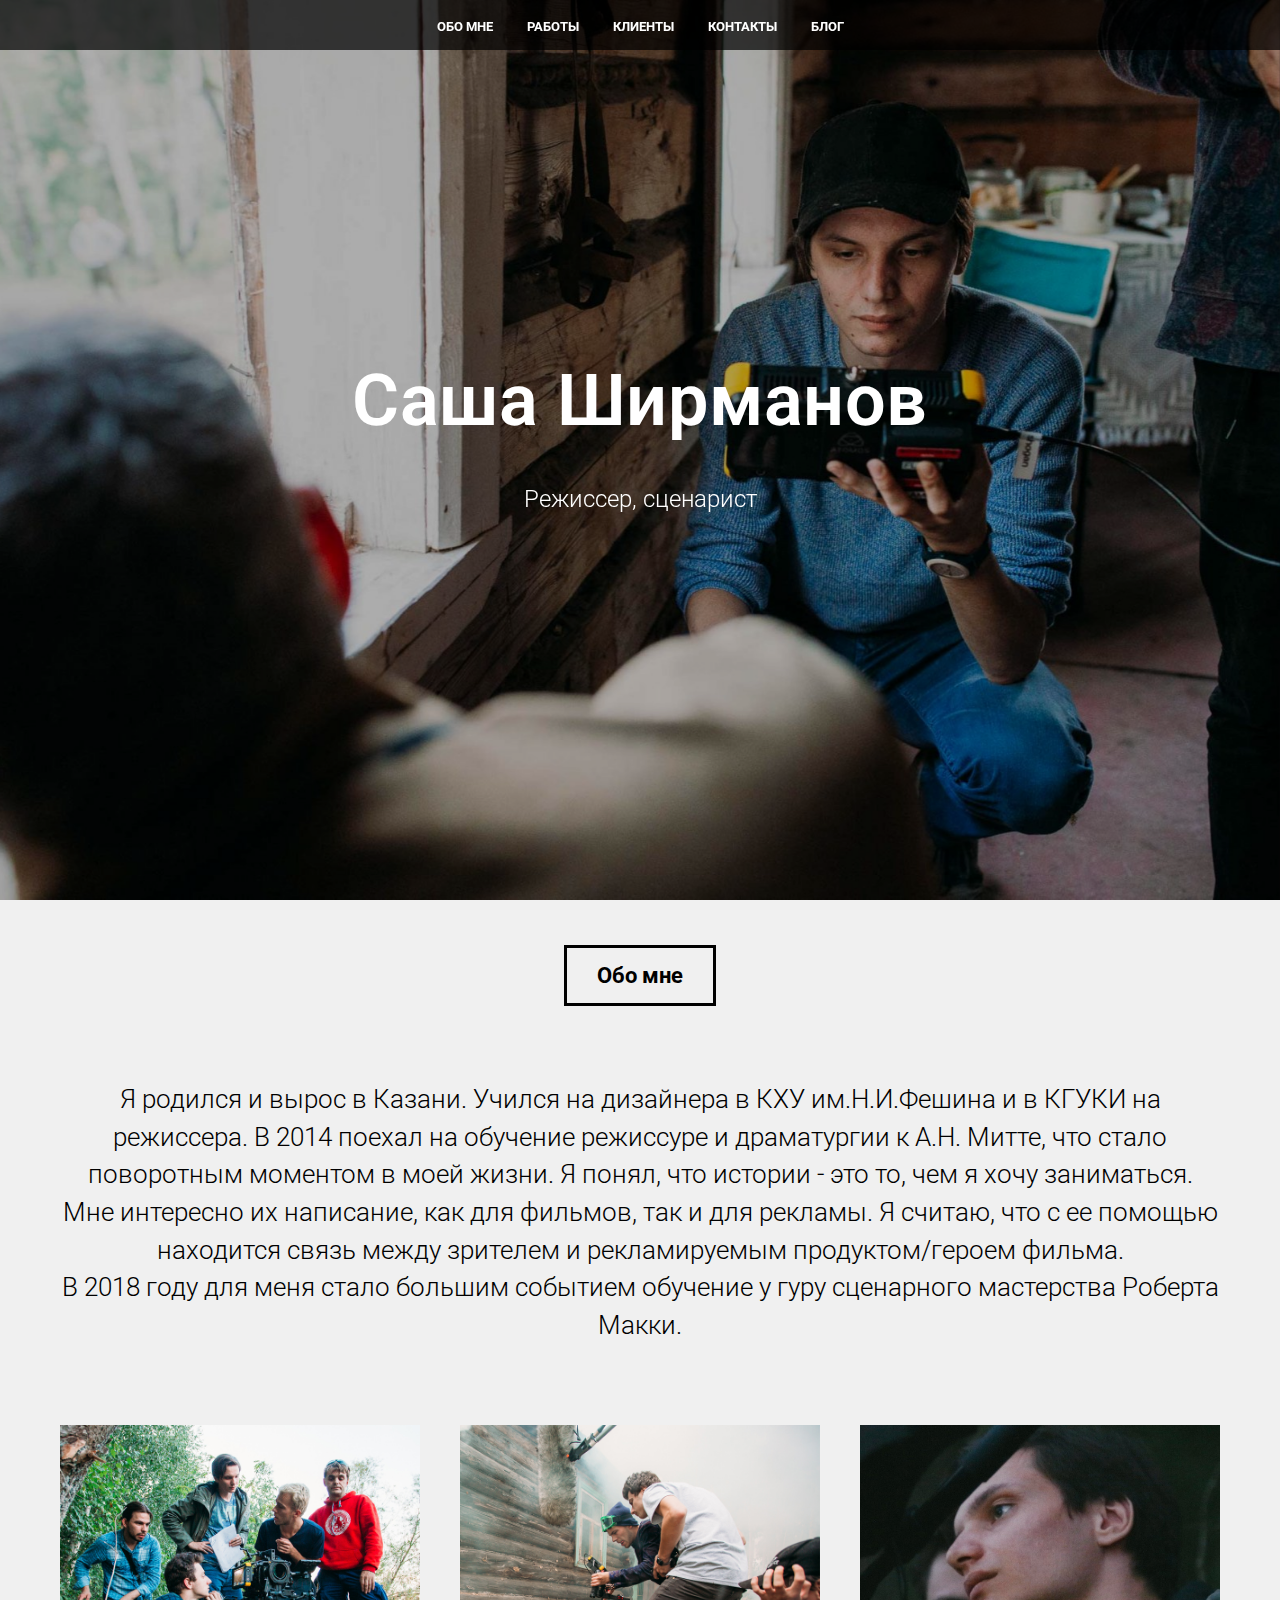
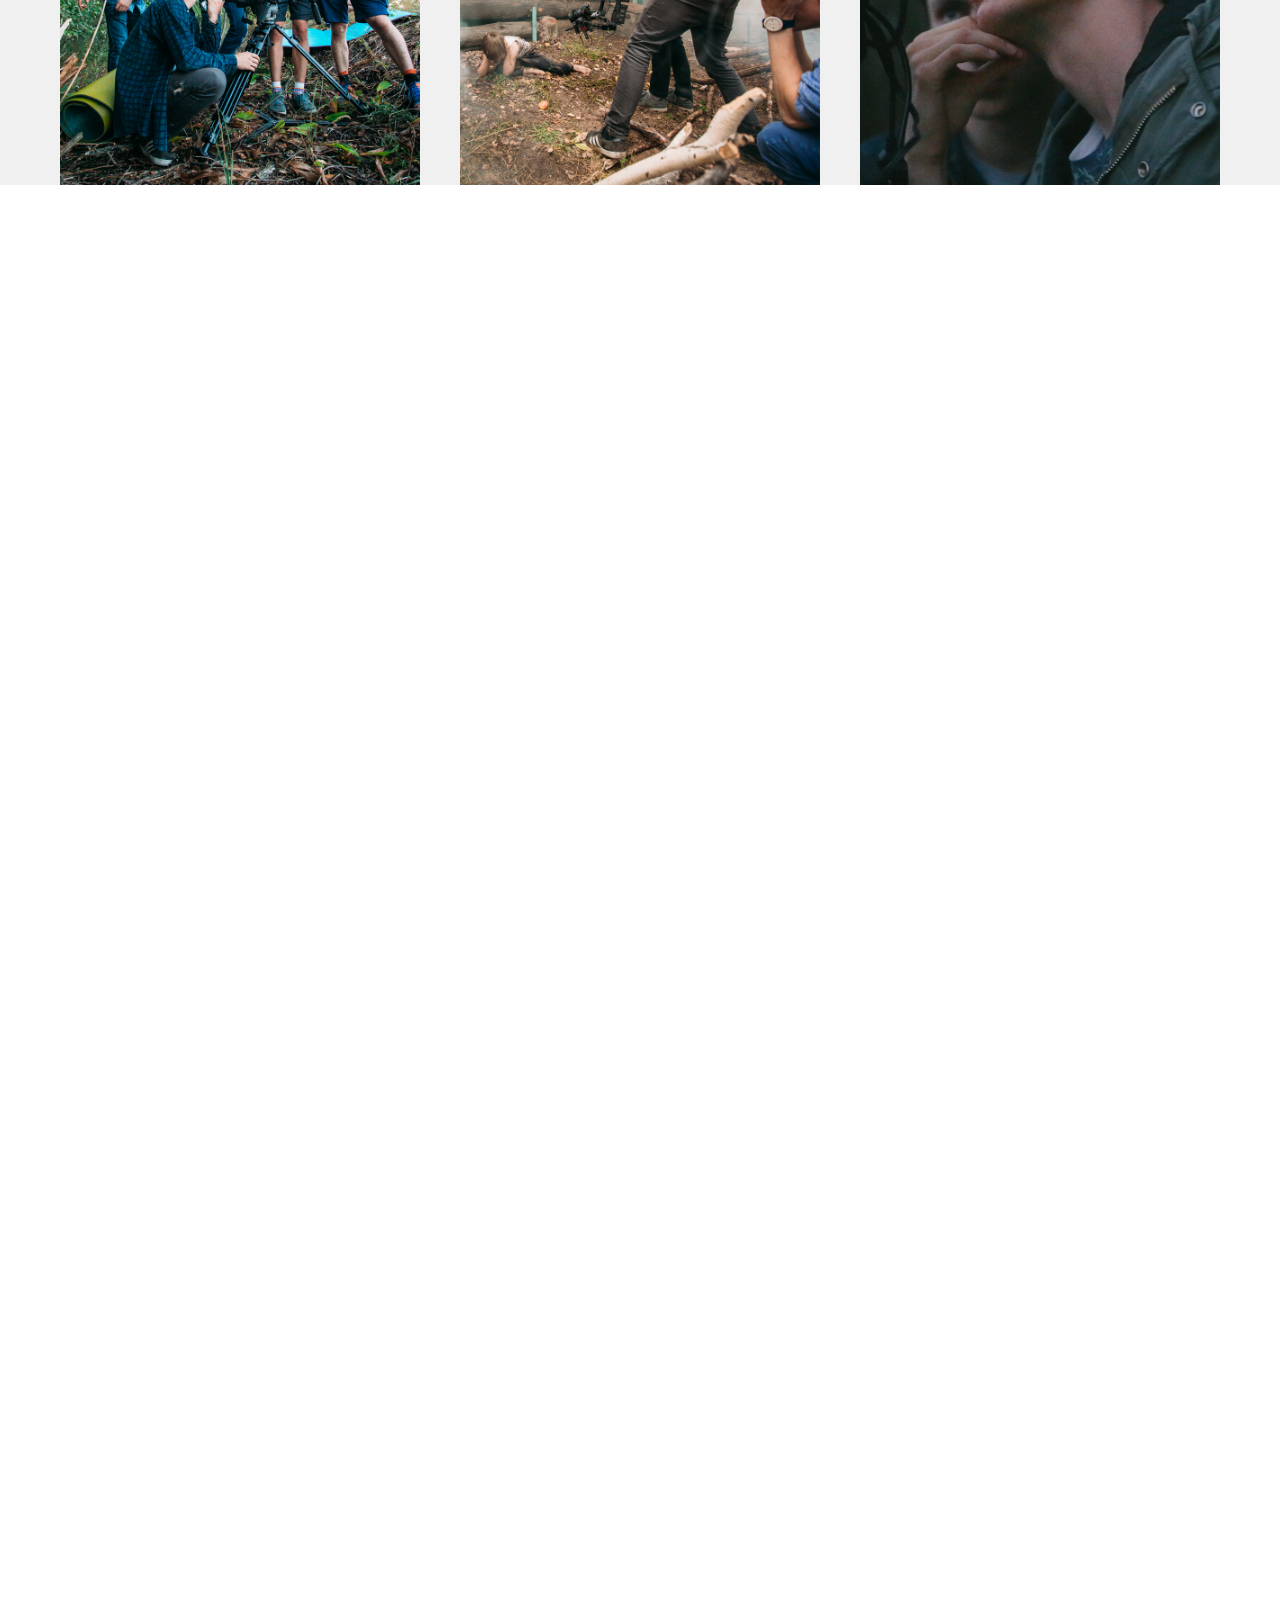
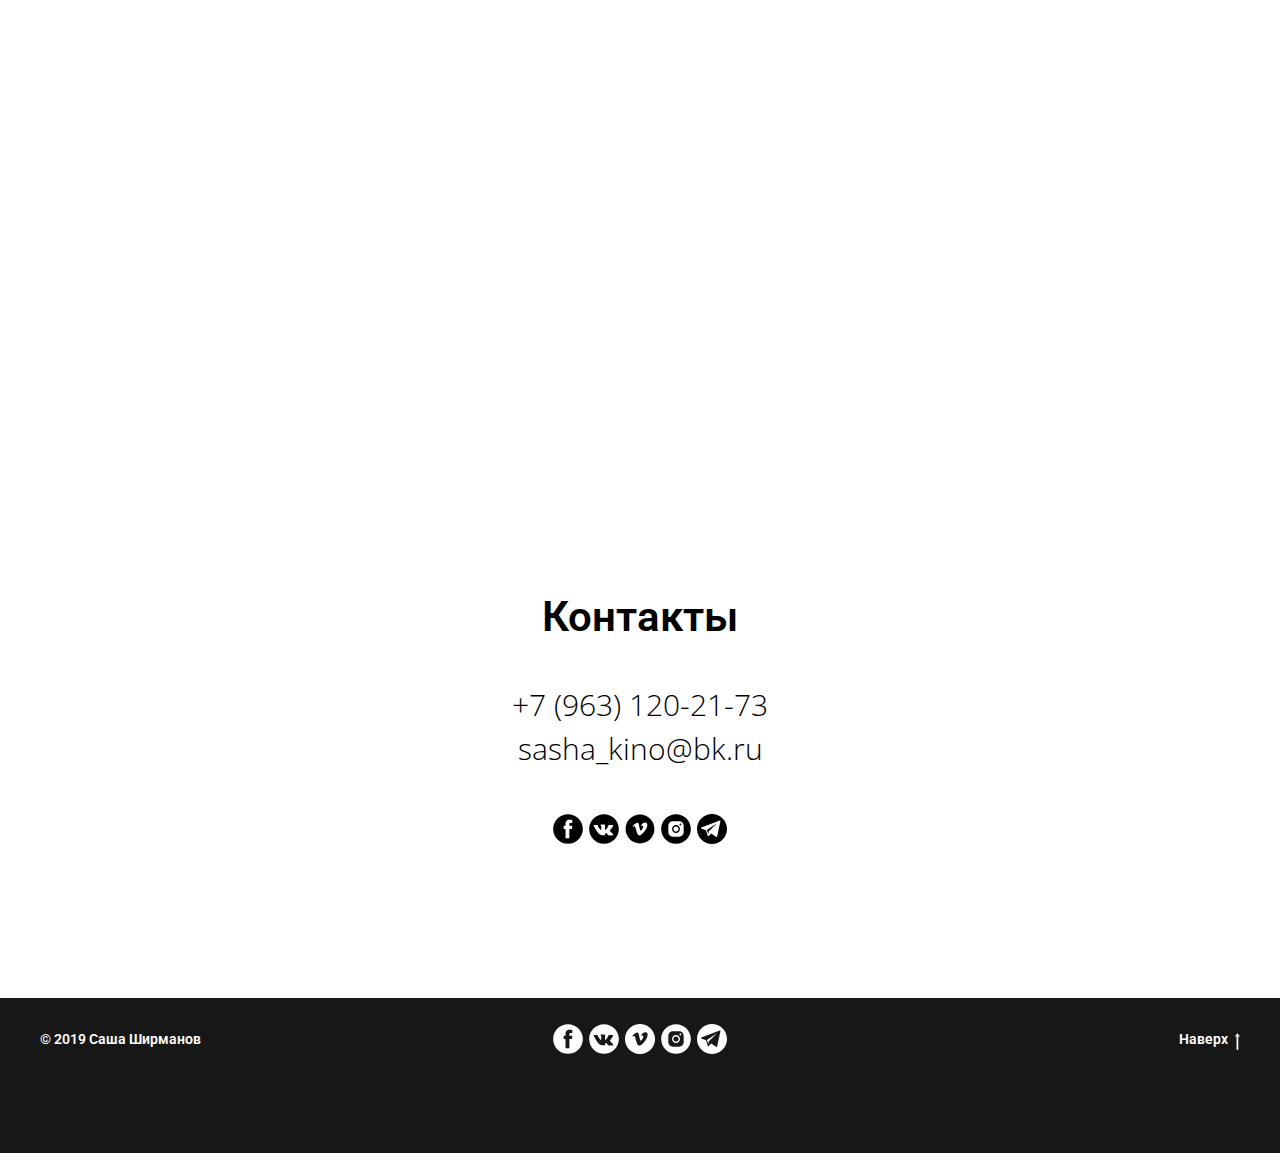
==== commit cc495e71: "Change name and insttagram  link" ====
--- a/index.html
+++ b/index.html
@@ -6,10 +6,10 @@
   <meta http-equiv="Content-Type" content="text/html; charset=utf-8" />
   <meta name="viewport" content="width=device-width, initial-scale=1.0" />
   <!--metatextblock-->
-  <title>Режиссер Александр Ширманов</title>
+  <title>Режиссер Саша Ширманов</title>
   <meta name="description" content="Сайт портфолио" />
   <meta property="og:url" content="http://a-shirmanov.ru" />
-  <meta property="og:title" content="Режиссер Александр Ширманов" />
+  <meta property="og:title" content="Режиссер Саша Ширманов" />
   <meta property="og:description" content="Сайт портфолио" />
   <meta property="og:type" content="website" />
   <meta property="og:image" content="images/tild6531-3666-4934-b739-333065306233__4w8a5434.jpg" />
@@ -101,7 +101,7 @@
             <div class="t-cover__wrapper t-valign_middle" style="height:100vh;">
               <div class="t001 t-align_center">
                 <div class="t001__wrapper" data-hook-content="covercontent">
-                  <div class="t001__title t-title t-title_xl" style="" field="title">Александр Ширманов</div>
+                  <div class="t001__title t-title t-title_xl" style="" field="title">Саша Ширманов</div>
                   <div class="t001__descr t-descr t-descr_xl t001__descr_center" style="" field="descr">Режиссер,
                     сценарист</div> <span class="space"></span>
                 </div>
@@ -186,13 +186,13 @@
             <div class="t-video-lazyload" data-videolazy-type="vimeo" data-videolazy-id="336771943"
               data-videolazy-load="false" data-videolazy-height="315"> </div>
             <div class="t223__blocktext t-text t-text_sm" field="text">Заказчик: "Транстехсервис"<br />Режиссер -
-              Александр Ширманов<br />Оператор - Роман Колесов <br /></div>
+              Саша Ширманов<br />Оператор - Роман Колесов <br /></div>
           </div>
           <div class="t223-col t223-col_right t-col t-col_6">
             <div class="t-video-lazyload" data-videolazy-type="vimeo" data-videolazy-id="336770921"
               data-videolazy-load="false" data-videolazy-height="315"> </div>
             <div class="t223__blocktext t-text t-text_sm" field="text2">Заказчик: "Йола-маркет"<br />Режиссер -
-              Александр Ширманов<br />Оператор - Роман Колесов <br /><br /></div>
+              Саша Ширманов<br />Оператор - Роман Колесов <br /><br /></div>
           </div>
         </div>
       </div>
@@ -209,13 +209,13 @@
             <div class="t-video-lazyload" data-videolazy-type="vimeo" data-videolazy-id="337090645"
               data-videolazy-load="false" data-videolazy-height="315"> </div>
             <div class="t223__blocktext t-text t-text_sm" field="text">Клиент: Татнефть<br />Продакшн: Зилант
-              медиа<br />Режиссер: Александр Ширманов<br />Оператор-постановщик: Юрий Данилов<br /><br /></div>
+              медиа<br />Режиссер: Саша Ширманов<br />Оператор-постановщик: Юрий Данилов<br /><br /></div>
           </div>
           <div class="t223-col t223-col_right t-col t-col_6">
             <div class="t-video-lazyload" data-videolazy-type="vimeo" data-videolazy-id="348530594"
               data-videolazy-load="false" data-videolazy-height="315"> </div>
             <div class="t223__blocktext t-text t-text_sm" field="text2">Клиент: ХК Ак Барс<br />Продакшн: Зилант
-              медиа<br />Режиссер: Александр Ширманов<br />Оператор-постановщик: Роман Колесов<br /><br /></div>
+              медиа<br />Режиссер: Саша Ширманов<br />Оператор-постановщик: Роман Колесов<br /><br /></div>
           </div>
         </div>
       </div>
@@ -233,14 +233,14 @@
               data-blocklazy-id="58387004" data-videolazy-load="false" data-videolazy-height="315"
               data-videolazy-two-id="1"> </div>
             <div class="t223__blocktext t-text t-text_sm" field="text">Продакшн: Нефть production<br />Режиссер,
-              сценарист: Александр Ширманов<br />Оператор: Константин Клюев</div>
+              сценарист: Саша Ширманов<br />Оператор: Константин Клюев</div>
           </div>
           <div class="t223-col t223-col_right t-col t-col_6">
             <div class="t-video-lazyload" data-videolazy-type="youtube" data-videolazy-id="gd7CHsJRg4U"
               data-blocklazy-id="58387004" data-videolazy-load="false" data-videolazy-height="315"
               data-videolazy-two-id="2"> </div>
             <div class="t223__blocktext t-text t-text_sm" field="text2">Продакшн: Нефть production<br />Клиент: Нефть
-              coffeeshop<br />Режиссер: Александр Ширманов<br />Креатив: Александр Ширманов, Роман
+              coffeeshop<br />Режиссер: Саша Ширманов<br />Креатив: Саша Ширманов, Роман
               Колесов<br />Оператор: Роман Колесов</div>
           </div>
         </div>
@@ -258,13 +258,13 @@
             <div class="t-video-lazyload" data-videolazy-type="vimeo" data-videolazy-id="205690702"
               data-videolazy-load="false" data-videolazy-height="315"> </div>
             <div class="t223__blocktext t-text t-text_sm" field="text">Трейлер художественного фильма "На рассвете в
-              конце июня"<br />Продакшн: Spotmakers<br />Режиссер, сценарист: Александр
+              конце июня"<br />Продакшн: Spotmakers<br />Режиссер, сценарист: Саша
               Ширманов<br />Оператор-постановщик: Айдар Шарипов<br />Генеральный продюсер: Михаил Маризов</div>
           </div>
           <div class="t223-col t223-col_right t-col t-col_6">
-            <div class="t-video-lazyload" data-videolazy-type="vimeo" data-videolazy-id="188640224"
-              data-videolazy-load="false" data-videolazy-height="315"> </div>
-            <div class="t223__blocktext t-text t-text_sm" field="text2">Шоурил 2016 год</div>
+            <div class="t-video-lazyload" data-videolazy-type="vimeo" data-videolazy-id="359884676"
+              data-videolazy-load="false" data-videolazy-height="315"> </div>
+            <div class="t223__blocktext t-text t-text_sm" field="text2">Шоурил 2019 год</div>
           </div>
         </div>
       </div>
@@ -281,13 +281,13 @@
             <div class="t-video-lazyload" data-videolazy-type="vimeo" data-videolazy-id="205657773"
               data-videolazy-load="false" data-videolazy-height="315"> </div>
             <div class="t223__blocktext t-text t-text_sm" field="text">Клиент: Корд Оптика<br />Режиссер, сценарист:
-              Александр Ширманов<br />Оператор-постановщик: Айдар Шарипов<br /></div>
+              Саша Ширманов<br />Оператор-постановщик: Айдар Шарипов<br /></div>
           </div>
           <div class="t223-col t223-col_right t-col t-col_6">
             <div class="t-video-lazyload" data-videolazy-type="vimeo" data-videolazy-id="205657722"
               data-videolazy-load="false" data-videolazy-height="315"> </div>
             <div class="t223__blocktext t-text t-text_sm" field="text2">Клиент: Татнефтепродукт<br />Режиссер,
-              сценарист: Александр Ширманов<br />Оператор-постановщик: Алексей Матросов<br /><br /></div>
+              сценарист: Саша Ширманов<br />Оператор-постановщик: Алексей Матросов<br /><br /></div>
           </div>
         </div>
       </div>
@@ -413,7 +413,7 @@
                             <path
                               d="M25 0.971008C38.267 0.971008 49.023 11.726 49.023 24.994C49.023 38.262 38.268 49.017 25 49.017C11.732 49.017 0.97699 38.262 0.97699 24.994C0.97699 11.726 11.733 0.971008 25 0.971008ZM12.738 20.117L13.734 21.423C13.734 21.423 15.788 19.804 16.473 20.613C17.158 21.423 19.772 31.197 20.644 33C21.405 34.581 23.506 36.672 25.81 35.179C28.112 33.686 35.769 27.149 37.139 19.43C38.508 11.713 27.926 13.33 26.804 20.053C29.606 18.371 31.101 20.736 29.667 23.415C28.236 26.091 26.928 27.836 26.243 27.836C25.56 27.836 25.034 26.045 24.251 22.916C23.441 19.68 23.447 13.852 20.081 14.513C16.91 15.136 12.738 20.117 12.738 20.117Z" />
                           </svg> </a> </div>
-                      <div class="t-sociallinks__item"> <a href="https://www.instagram.com/aleks_shirmanov/"
+                      <div class="t-sociallinks__item"> <a href="https://www.instagram.com/shirmanov_sasha/"
                           target="_blank"> <svg class="t-sociallinks__svg" version="1.1" id="Layer_1"
                             xmlns="http://www.w3.org/2000/svg" xmlns:xlink="http://www.w3.org/1999/xlink" width="30px"
                             height="30px" viewBox="0 0 30 30" xml:space="preserve">
@@ -455,7 +455,7 @@
           <div class="t452__content">
             <div class="t452__col t452__col_hiddenmobile">
               <div class="t452__typo t452__copyright t-name t-name_xs" field="text" style="color: #ffffff;"> © 2019
-                Александр Ширманов </div>
+                Саша Ширманов </div>
             </div>
             <div class="t452__col t452__col_center t-align_center">
               <div class="t452__right_social_links">
@@ -485,7 +485,7 @@
                         <path
                           d="M-431,256.971c13.267,0,24.023,10.755,24.023,24.023s-10.755,24.023-24.023,24.023s-24.023-10.755-24.023-24.023 S-444.267,256.971-431,256.971z M-443.262,276.117l0.996,1.306c0,0,2.054-1.619,2.739-0.81c0.685,0.81,3.299,10.584,4.171,12.387 c0.761,1.581,2.862,3.672,5.166,2.179c2.302-1.493,9.959-8.03,11.329-15.749c1.369-7.717-9.213-6.1-10.335,0.623 c2.802-1.682,4.297,0.683,2.863,3.362c-1.431,2.676-2.739,4.421-3.424,4.421c-0.683,0-1.209-1.791-1.992-4.92 c-0.81-3.236-0.804-9.064-4.17-8.403C-439.09,271.136-443.262,276.117-443.262,276.117L-443.262,276.117z" />
                       </svg> </a> </div>
-                  <div class="t452__right_social_links_item"> <a href="https://www.instagram.com/aleks_shirmanov/"
+                  <div class="t452__right_social_links_item"> <a href="https://www.instagram.com/shirmanov_sasha/"
                       target="_blank"> <svg style="fill:#ffffff;" width="30px" height="30px" viewBox="0 0 30 30"
                         xmlns="http://www.w3.org/2000/svg" xmlns:xlink="http://www.w3.org/1999/xlink">
                         <desc>Instagram</desc>
@@ -513,7 +513,7 @@
             </div>
             <div class="t452__col t452__col_mobile">
               <div class="t452__typo t452__copyright t-name t-name_xs" field="text" style="color: #ffffff;"> © 2019
-                Александр Ширманов </div>
+                Саша Ширманов </div>
             </div>
             <div class="t452__col">
               <div class="t452__scroll t-align_right"> <a class="t452__typo t-name t-name_xs t452_scrolltop"
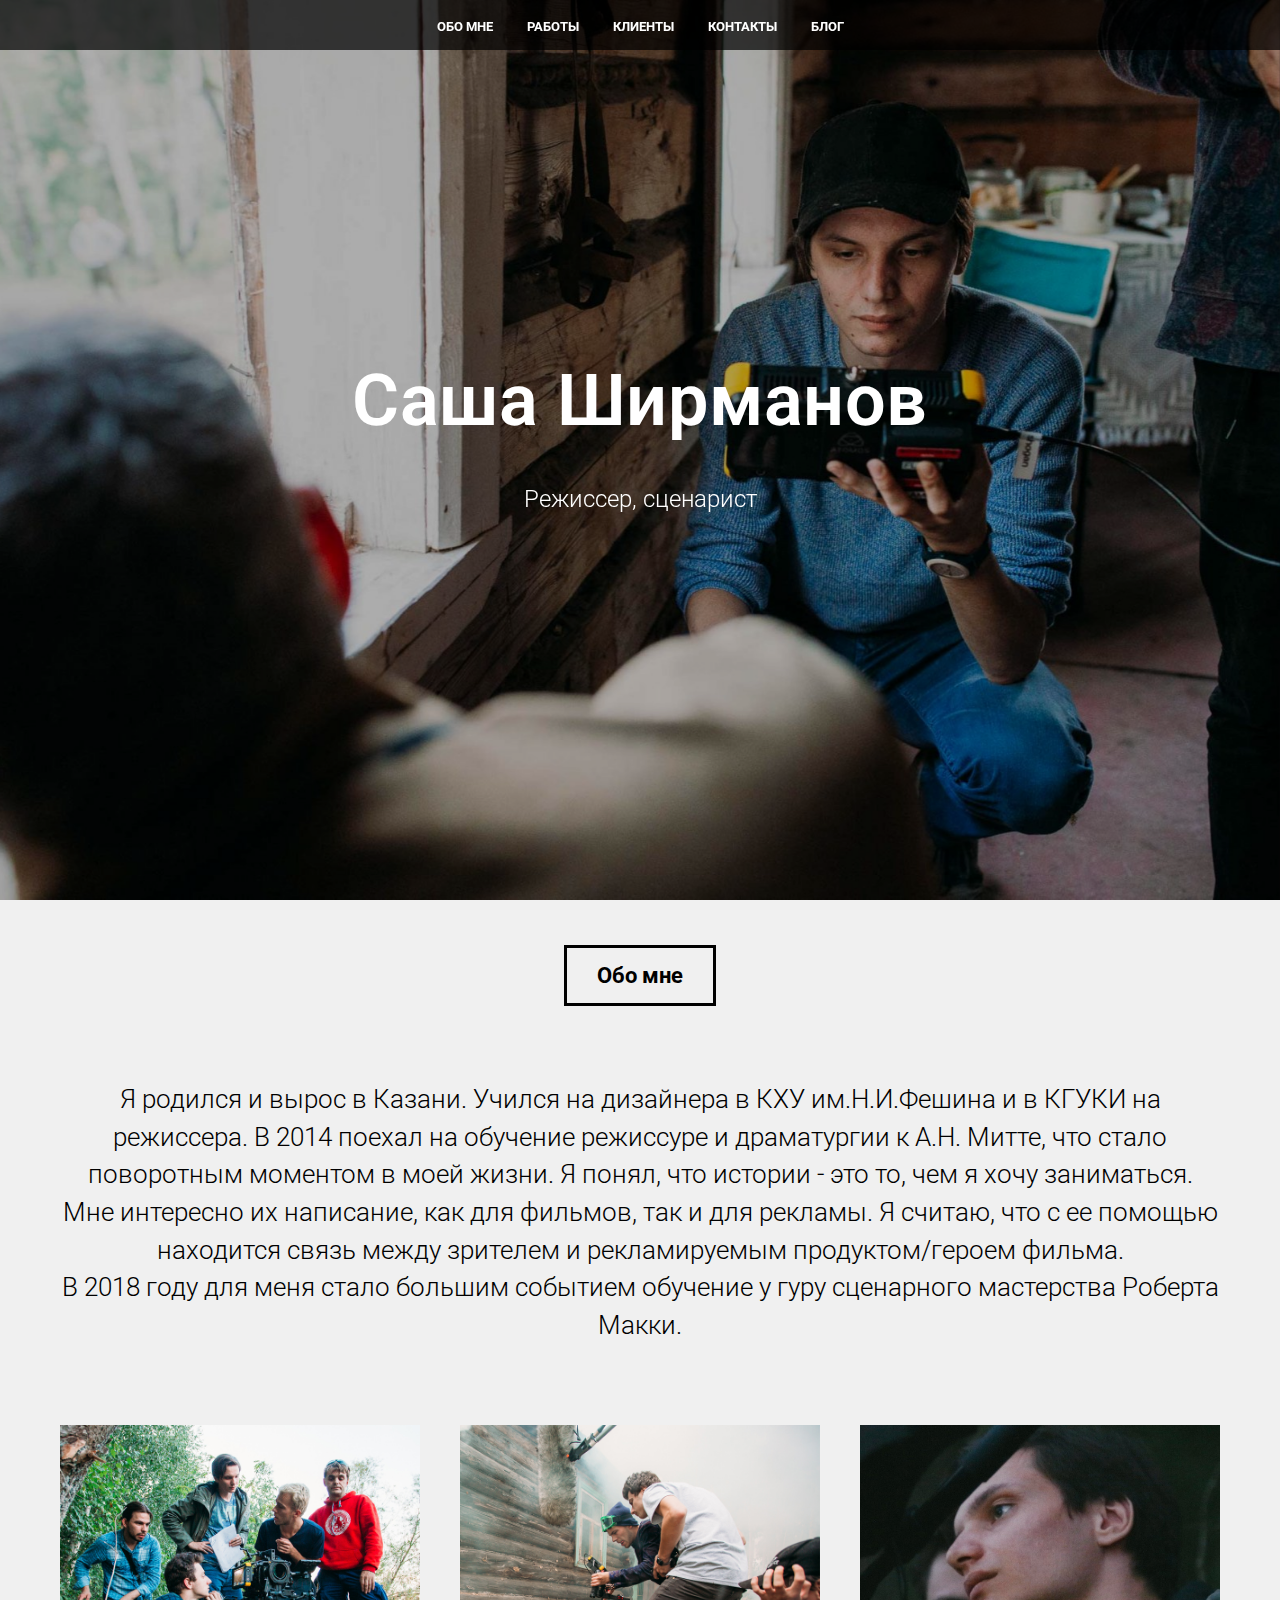
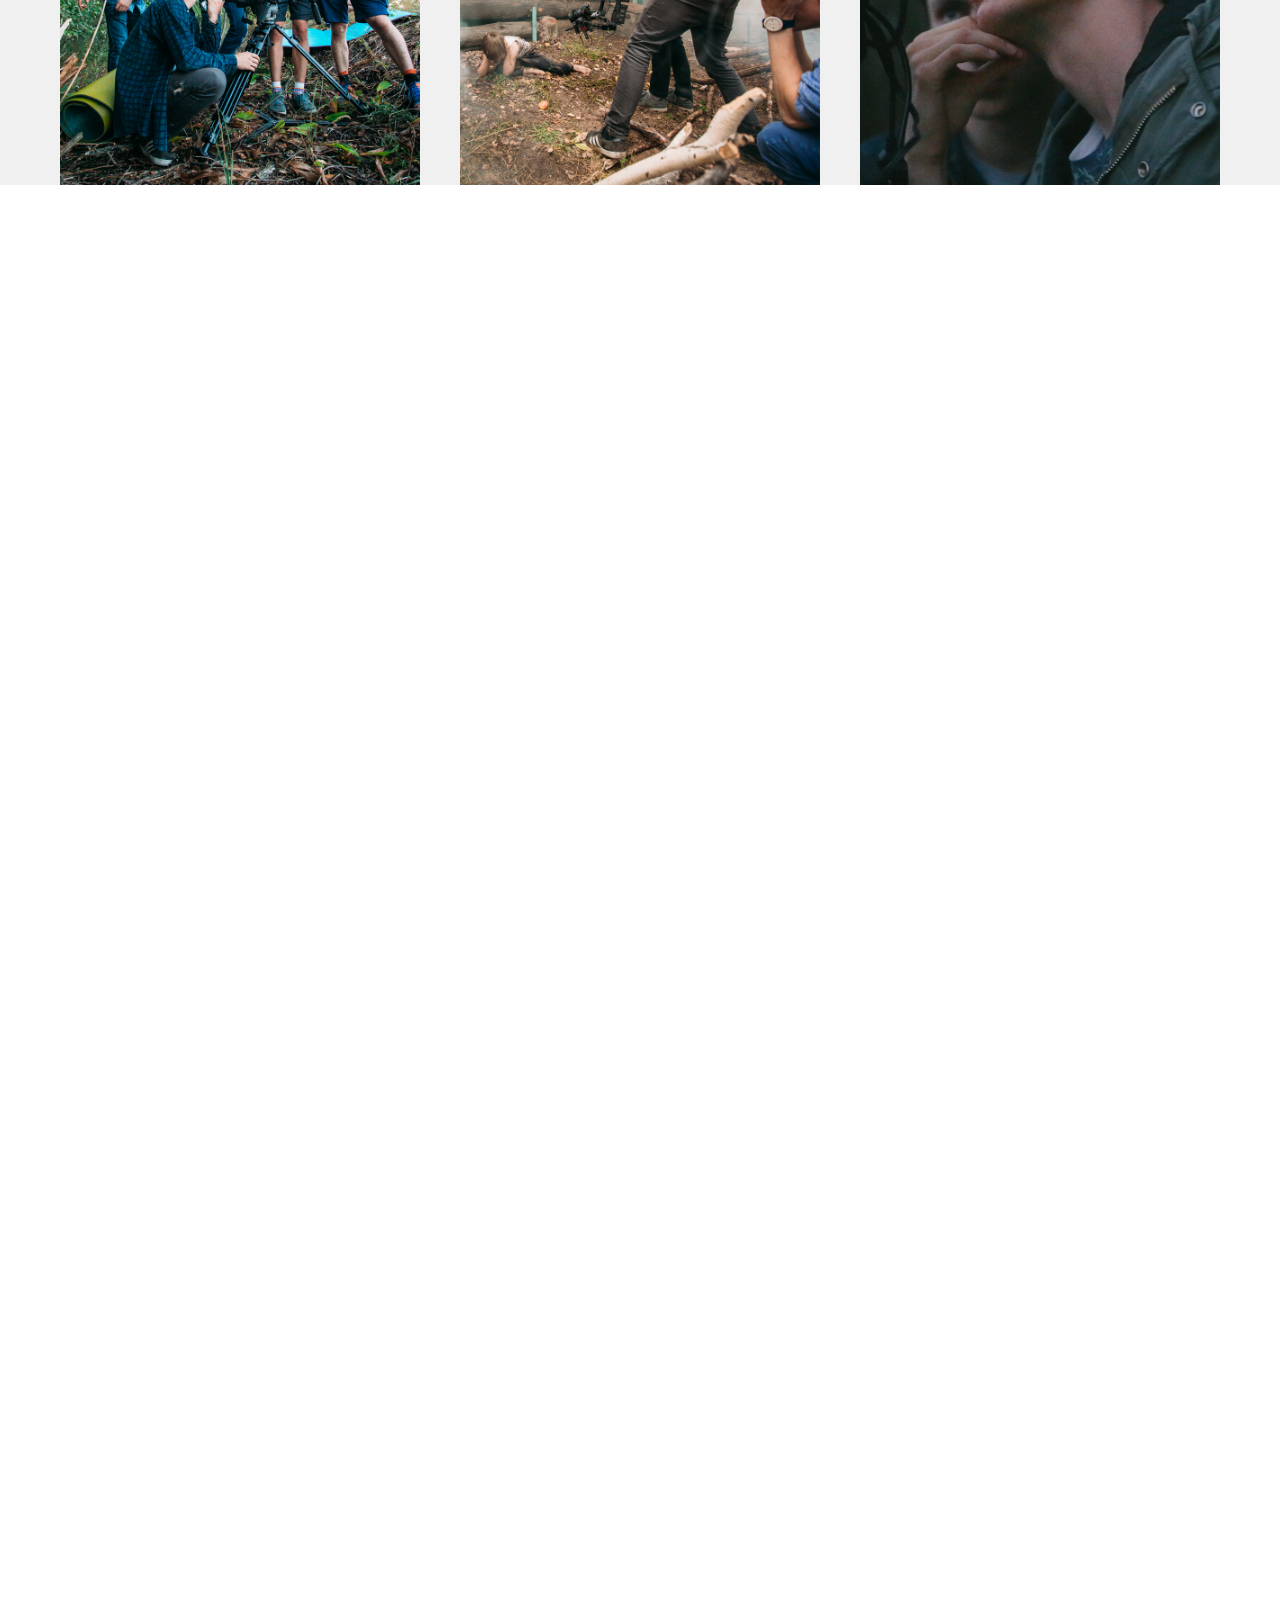
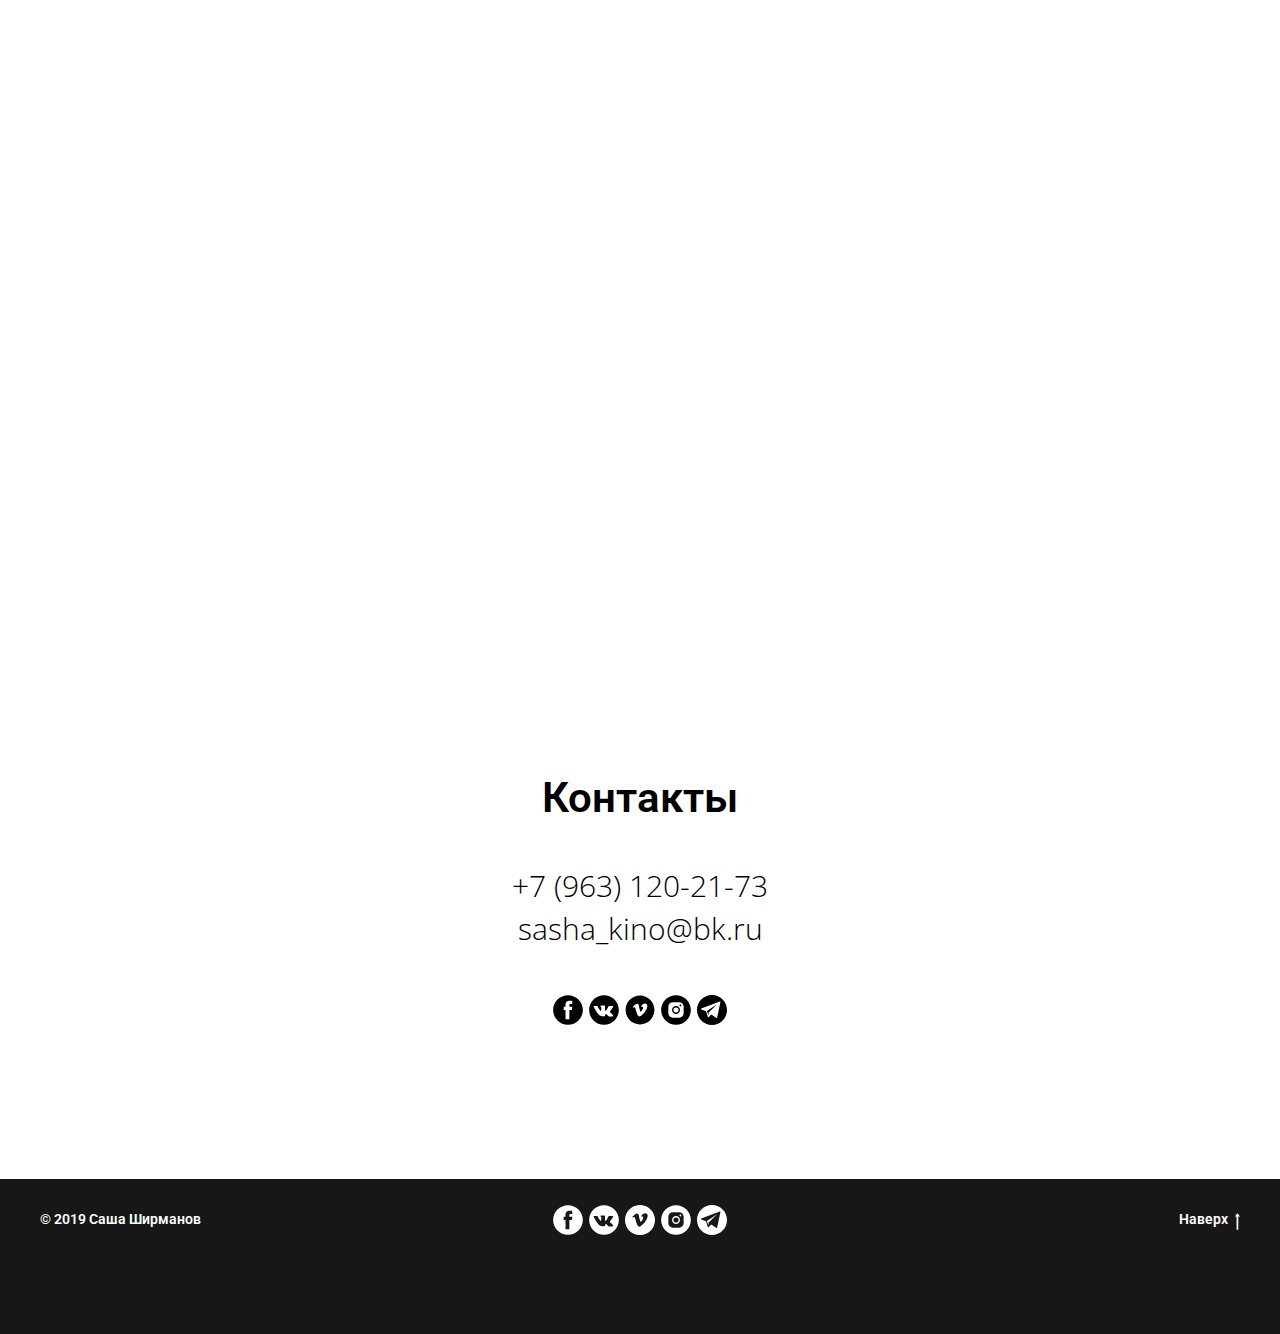
==== commit 31c0e4d5: "Add new video" ====
--- a/index.html
+++ b/index.html
@@ -177,6 +177,28 @@
         </div>
       </div>
     </div>
+    <div id="rec30198582" class="r t-rec t-rec_pt_45 t-rec_pb_60" style="padding-top:45px;padding-bottom:60px; "
+      data-record-type="378">
+      <!-- T223 -->
+      <div class="t223">
+        <div class="t-container">
+          <div class="t223-col t-col t-col_6">
+            <div class="t-video-lazyload" data-videolazy-type="vimeo" data-videolazy-id="393236677"
+              data-videolazy-load="false" data-videolazy-height="315"> </div>
+            <div class="t223__blocktext t-text t-text_sm" field="text">Продакшн: Zilant.pro
+              <br />Режиссер/креатив: Саша Ширманов<br />Оператор-постановщик: Дмитрий Герасимов</div>
+          </div>
+          <div class="t223-col t223-col_right t-col t-col_6">
+            <div class="t-video-lazyload" data-videolazy-type="vimeo" data-videolazy-id="359884676"
+              data-videolazy-load="false" data-videolazy-height="315"> </div>
+            <div class="t223__blocktext t-text t-text_sm" field="text2">Шоурил 2019 год</div>
+          </div>
+        </div>
+      </div>
+      <script type="text/javascript">$(document).ready(function () {
+          var div = $("#rec30198582").find(".t-video-lazyload"); var iframe = div.find('iframe'); var height = div.width() * 0.5625; div.height(height); iframe.height(height); $('.t223').bind('displayChanged', function () { height = div.width() * 0.5625; div.height(height); iframe.height(height); }); $(window).bind('scroll', t_throttle(function () { height = div.width() * 0.5625; div.height(height); iframe.height(height); }, 200));
+        });</script>
+    </div>
     <div id="rec105157618" class="r t-rec t-rec_pt_45 t-rec_pb_60" style="padding-top:45px;padding-bottom:60px; "
       data-record-type="378">
       <!-- T223 -->
@@ -262,9 +284,10 @@
               Ширманов<br />Оператор-постановщик: Айдар Шарипов<br />Генеральный продюсер: Михаил Маризов</div>
           </div>
           <div class="t223-col t223-col_right t-col t-col_6">
-            <div class="t-video-lazyload" data-videolazy-type="vimeo" data-videolazy-id="359884676"
-              data-videolazy-load="false" data-videolazy-height="315"> </div>
-            <div class="t223__blocktext t-text t-text_sm" field="text2">Шоурил 2019 год</div>
+            <div class="t-video-lazyload" data-videolazy-type="vimeo" data-videolazy-id="205657722"
+              data-videolazy-load="false" data-videolazy-height="315"> </div>
+            <div class="t223__blocktext t-text t-text_sm" field="text2">Клиент: Татнефтепродукт<br />Режиссер,
+              сценарист: Саша Ширманов<br />Оператор-постановщик: Алексей Матросов<br /><br /></div>
           </div>
         </div>
       </div>
@@ -282,12 +305,6 @@
               data-videolazy-load="false" data-videolazy-height="315"> </div>
             <div class="t223__blocktext t-text t-text_sm" field="text">Клиент: Корд Оптика<br />Режиссер, сценарист:
               Саша Ширманов<br />Оператор-постановщик: Айдар Шарипов<br /></div>
-          </div>
-          <div class="t223-col t223-col_right t-col t-col_6">
-            <div class="t-video-lazyload" data-videolazy-type="vimeo" data-videolazy-id="205657722"
-              data-videolazy-load="false" data-videolazy-height="315"> </div>
-            <div class="t223__blocktext t-text t-text_sm" field="text2">Клиент: Татнефтепродукт<br />Режиссер,
-              сценарист: Саша Ширманов<br />Оператор-постановщик: Алексей Матросов<br /><br /></div>
           </div>
         </div>
       </div>
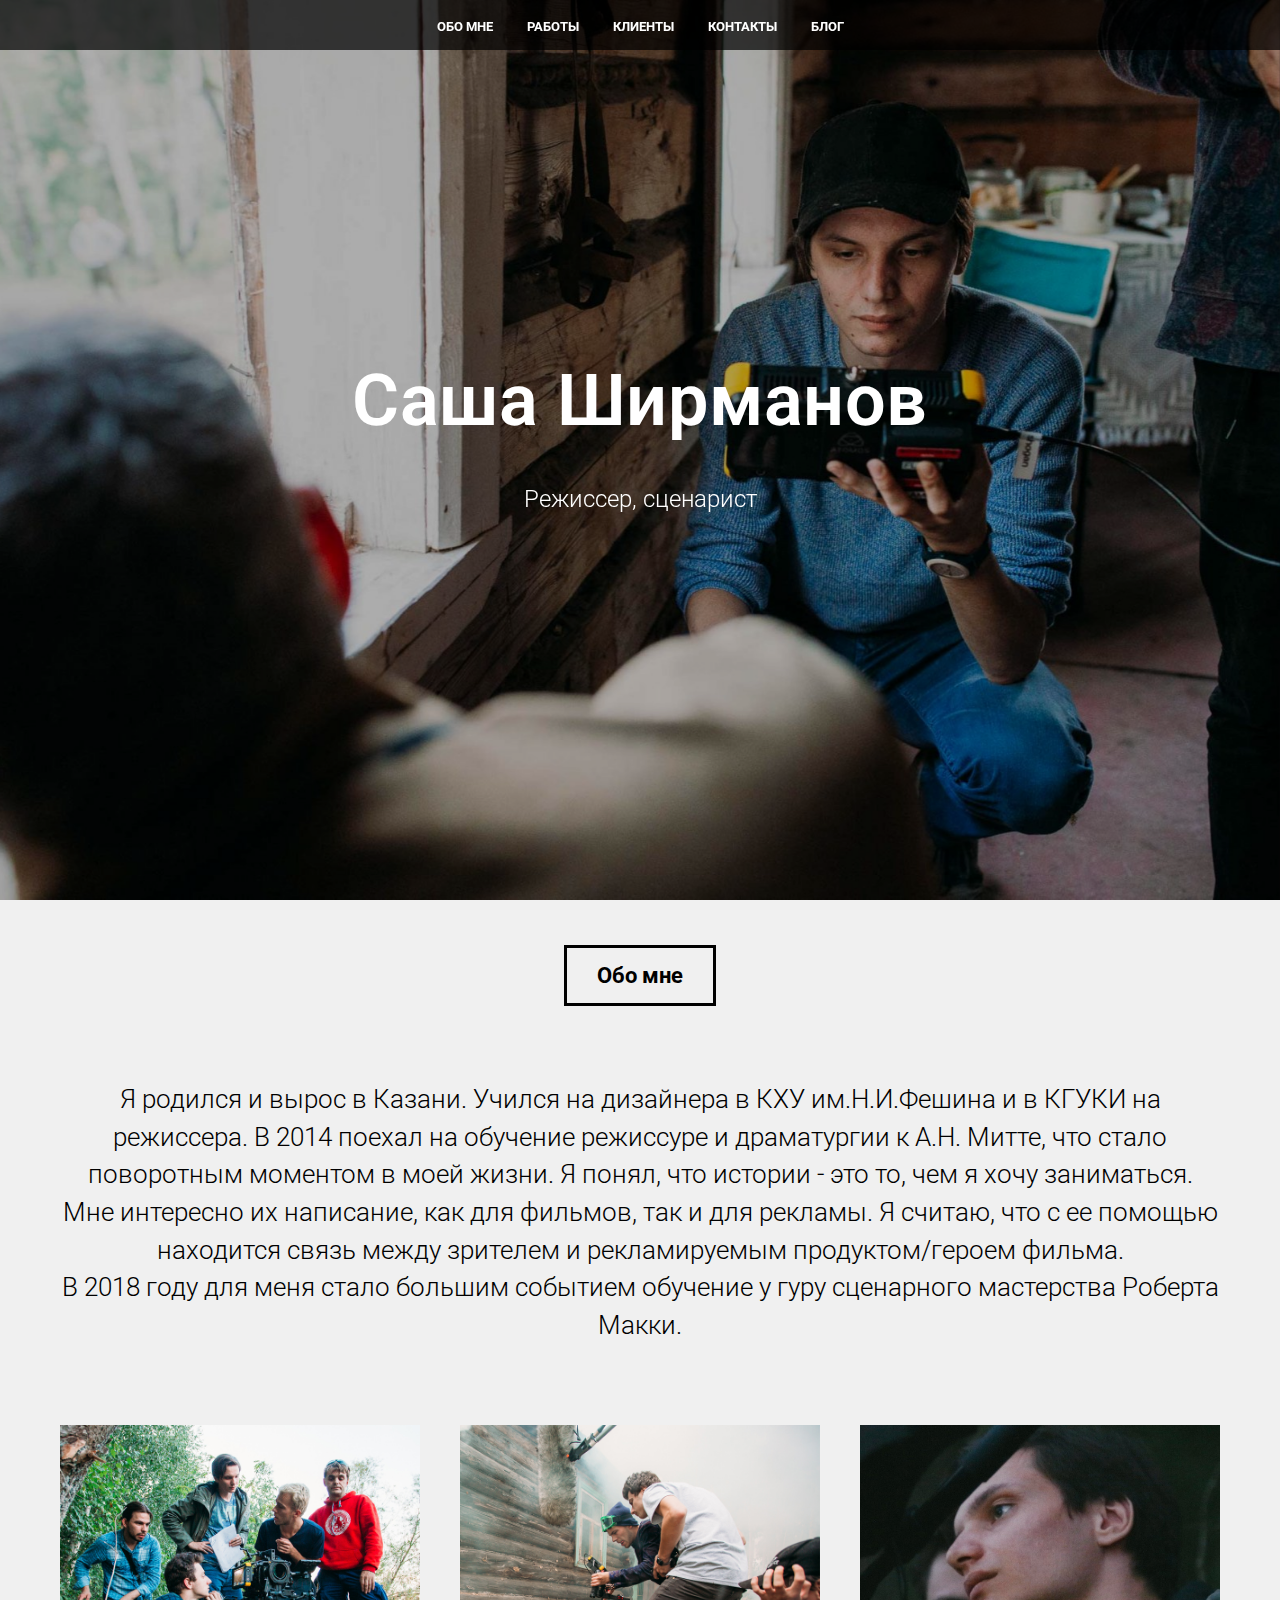
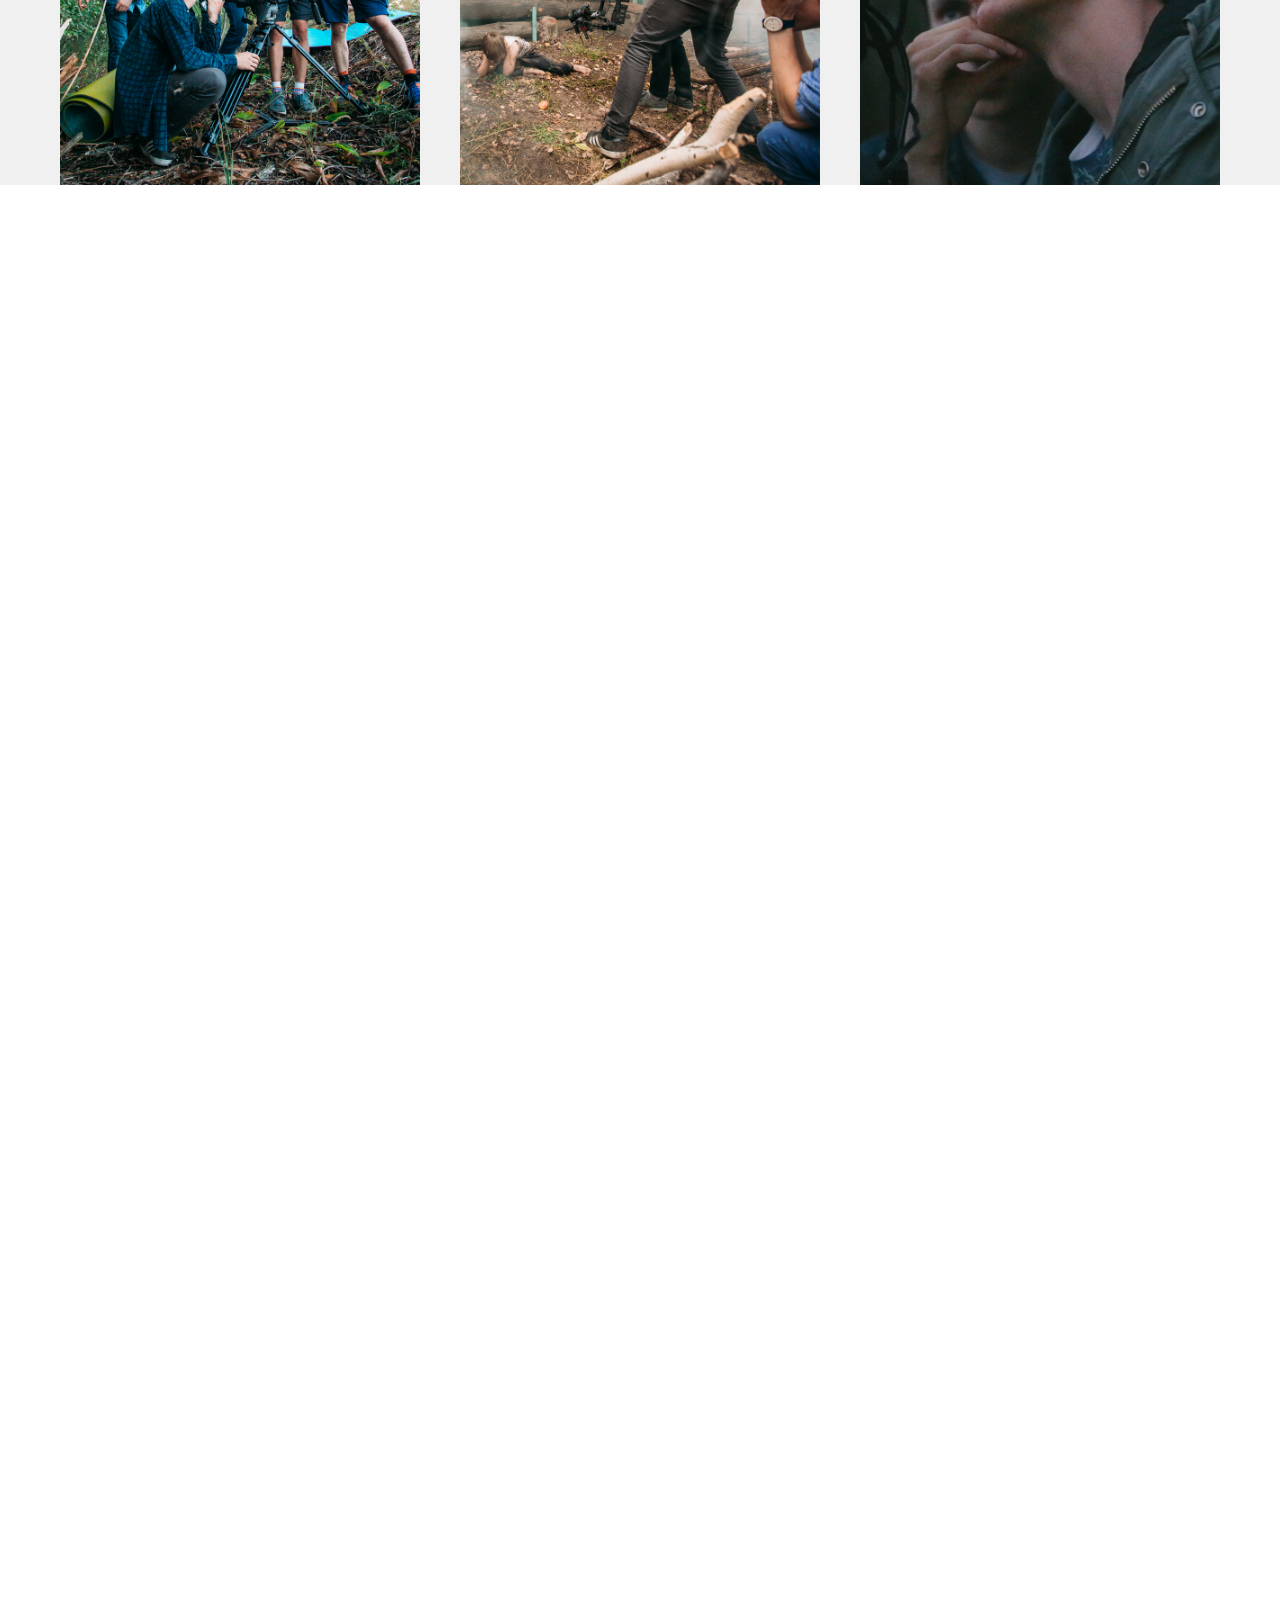
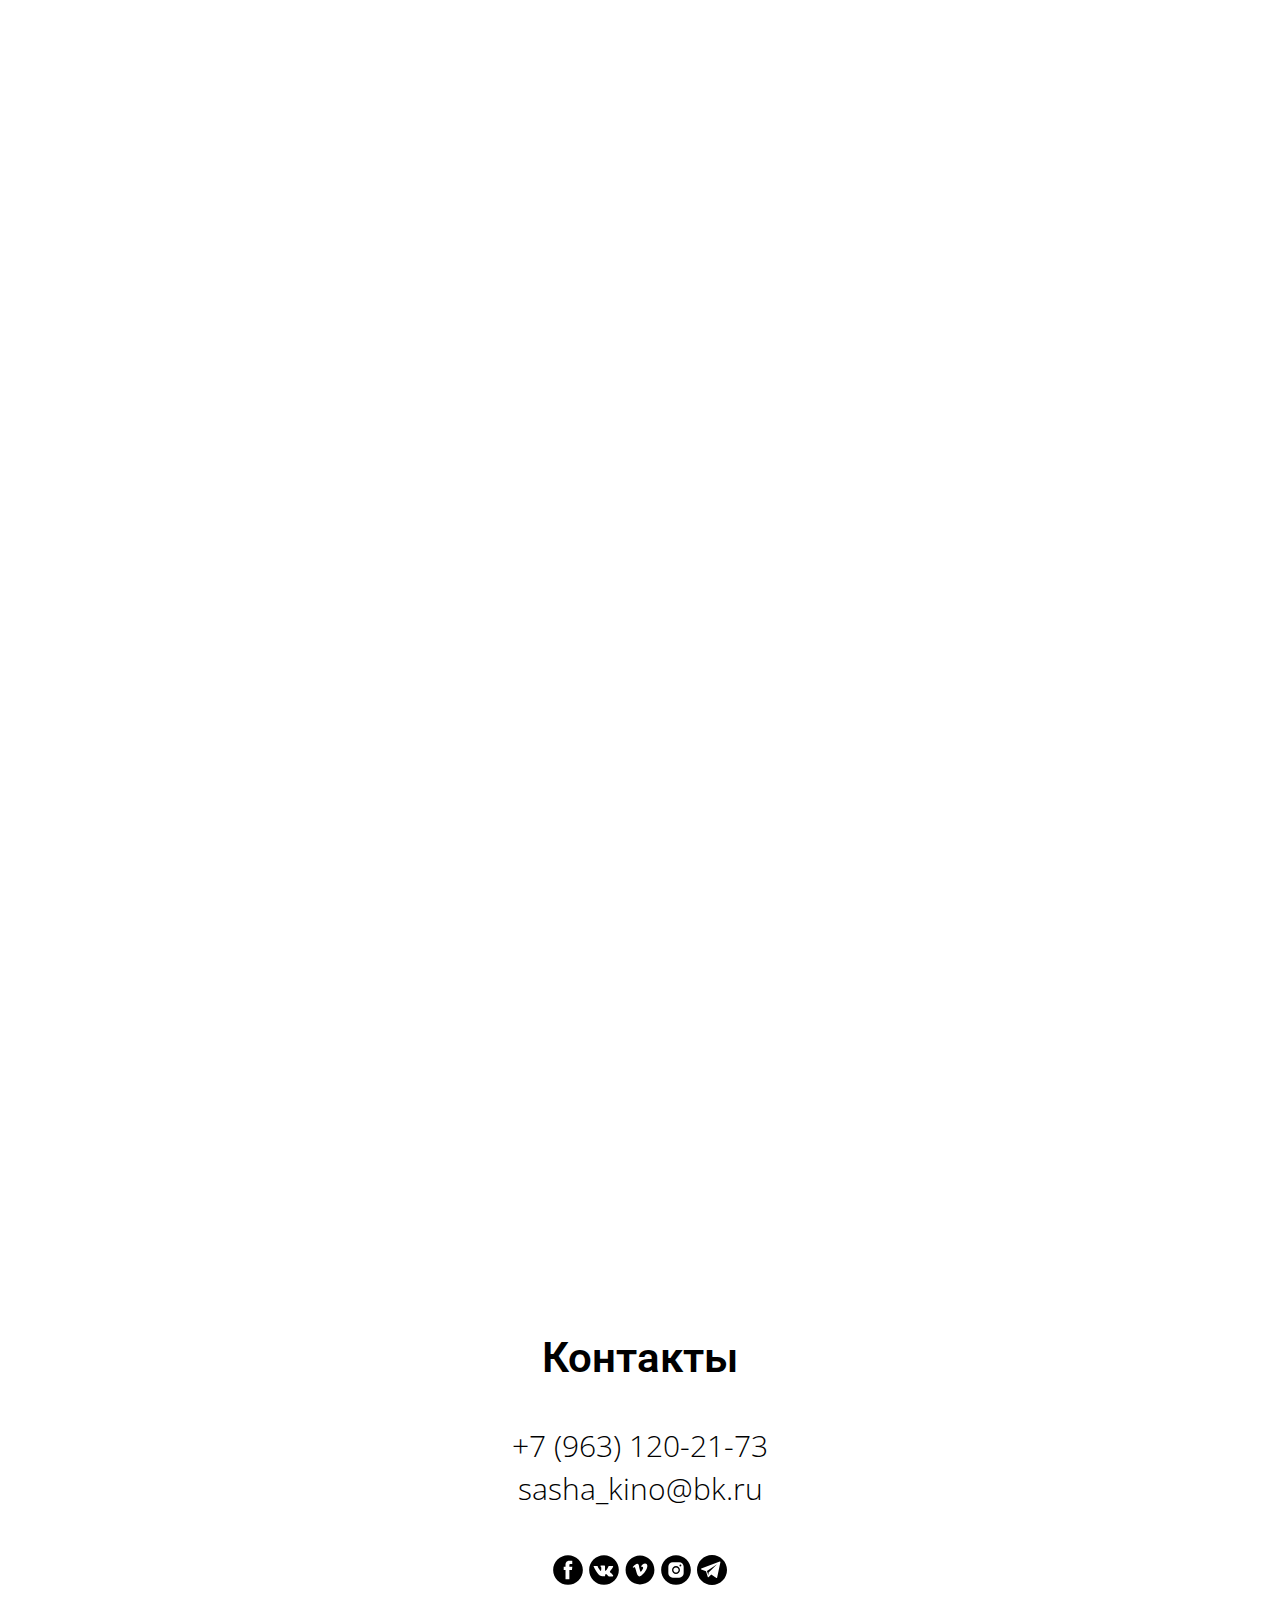
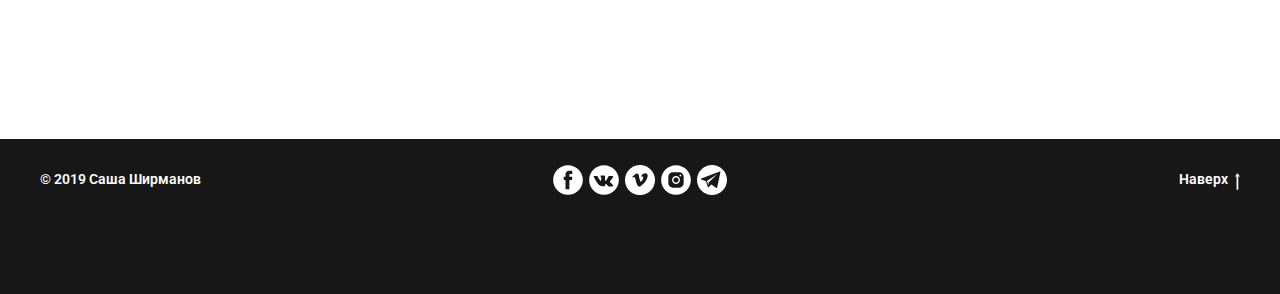
==== commit 24493253: "Change height for new video" ====
--- a/index.html
+++ b/index.html
@@ -177,7 +177,7 @@
         </div>
       </div>
     </div>
-    <div id="rec30198582" class="r t-rec t-rec_pt_45 t-rec_pb_60" style="padding-top:45px;padding-bottom:60px; "
+    <div id="rec30198583" class="r t-rec t-rec_pt_45 t-rec_pb_60" style="padding-top:45px;padding-bottom:60px; "
       data-record-type="378">
       <!-- T223 -->
       <div class="t223">
@@ -196,7 +196,7 @@
         </div>
       </div>
       <script type="text/javascript">$(document).ready(function () {
-          var div = $("#rec30198582").find(".t-video-lazyload"); var iframe = div.find('iframe'); var height = div.width() * 0.5625; div.height(height); iframe.height(height); $('.t223').bind('displayChanged', function () { height = div.width() * 0.5625; div.height(height); iframe.height(height); }); $(window).bind('scroll', t_throttle(function () { height = div.width() * 0.5625; div.height(height); iframe.height(height); }, 200));
+          var div = $("#rec30198583").find(".t-video-lazyload"); var iframe = div.find('iframe'); var height = div.width(); div.height(height); iframe.height(height); $('.t223').bind('displayChanged', function () { height = div.width(); div.height(height); iframe.height(height); }); $(window).bind('scroll', t_throttle(function () { height = div.width(); div.height(height); iframe.height(height); }, 200));
         });</script>
     </div>
     <div id="rec105157618" class="r t-rec t-rec_pt_45 t-rec_pb_60" style="padding-top:45px;padding-bottom:60px; "
@@ -207,14 +207,14 @@
           <div class="t223-col t-col t-col_6">
             <div class="t-video-lazyload" data-videolazy-type="vimeo" data-videolazy-id="336771943"
               data-videolazy-load="false" data-videolazy-height="315"> </div>
-            <div class="t223__blocktext t-text t-text_sm" field="text">Заказчик: "Транстехсервис"<br />Режиссер -
-              Саша Ширманов<br />Оператор - Роман Колесов <br /></div>
+            <div class="t223__blocktext t-text t-text_sm" field="text">Заказчик: "Транстехсервис"<br />Режиссер:
+              Саша Ширманов<br />Оператор: Роман Колесов <br /></div>
           </div>
           <div class="t223-col t223-col_right t-col t-col_6">
             <div class="t-video-lazyload" data-videolazy-type="vimeo" data-videolazy-id="336770921"
               data-videolazy-load="false" data-videolazy-height="315"> </div>
-            <div class="t223__blocktext t-text t-text_sm" field="text2">Заказчик: "Йола-маркет"<br />Режиссер -
-              Саша Ширманов<br />Оператор - Роман Колесов <br /><br /></div>
+            <div class="t223__blocktext t-text t-text_sm" field="text2">Заказчик: "Йола-маркет"<br />Режиссер:
+              Саша Ширманов<br />Оператор: Роман Колесов <br /><br /></div>
           </div>
         </div>
       </div>
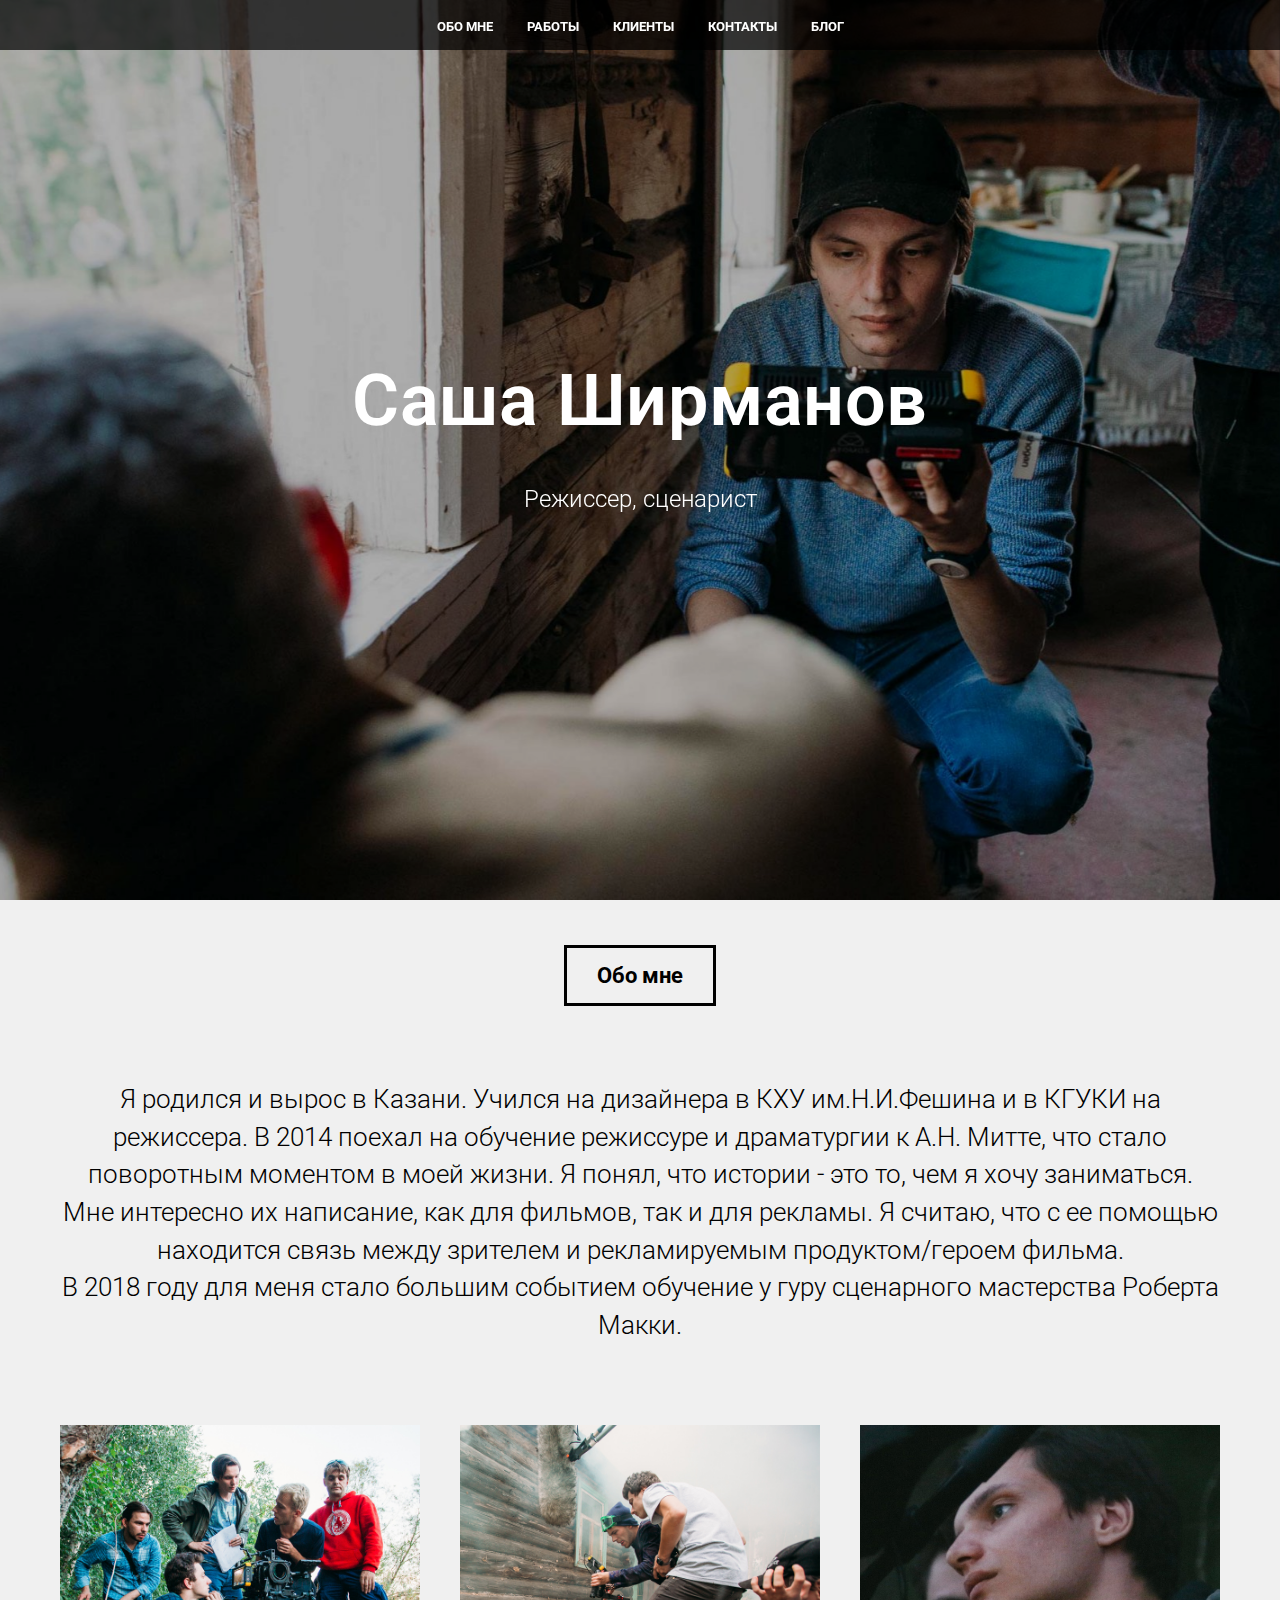
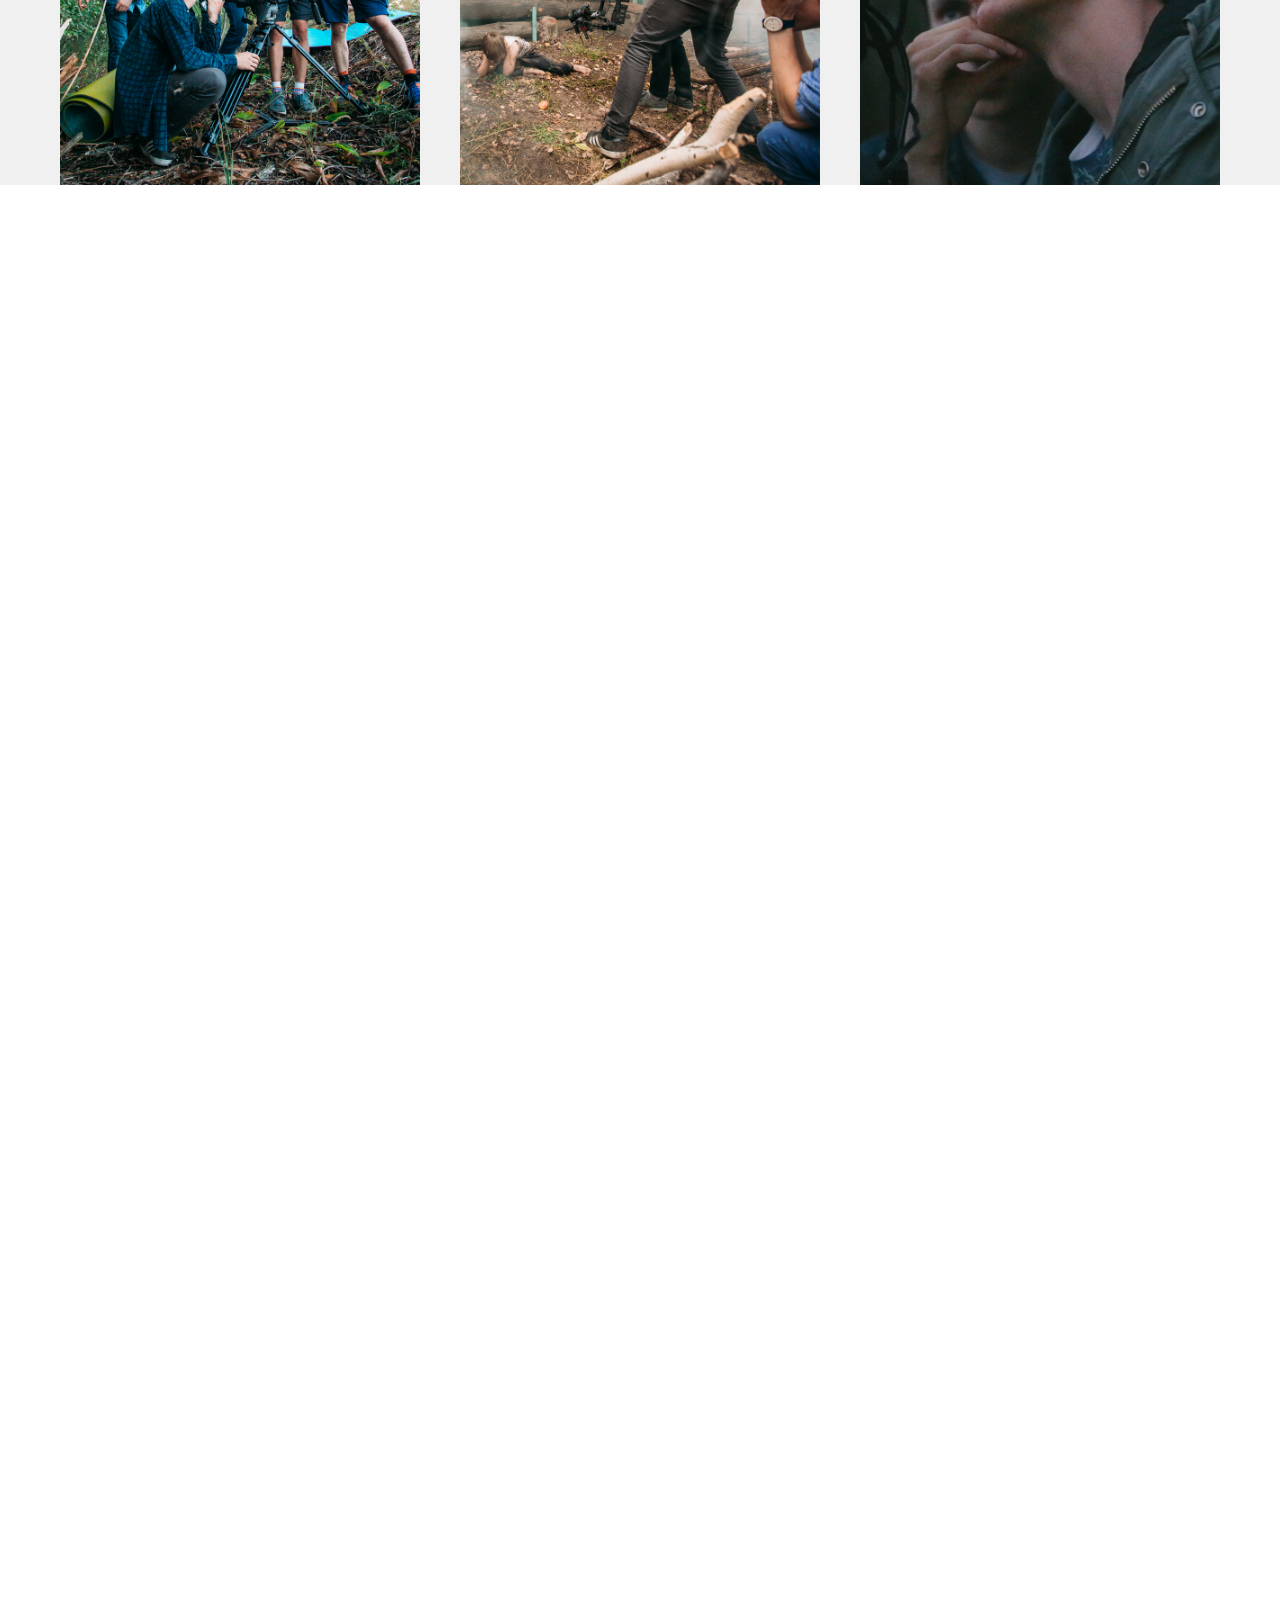
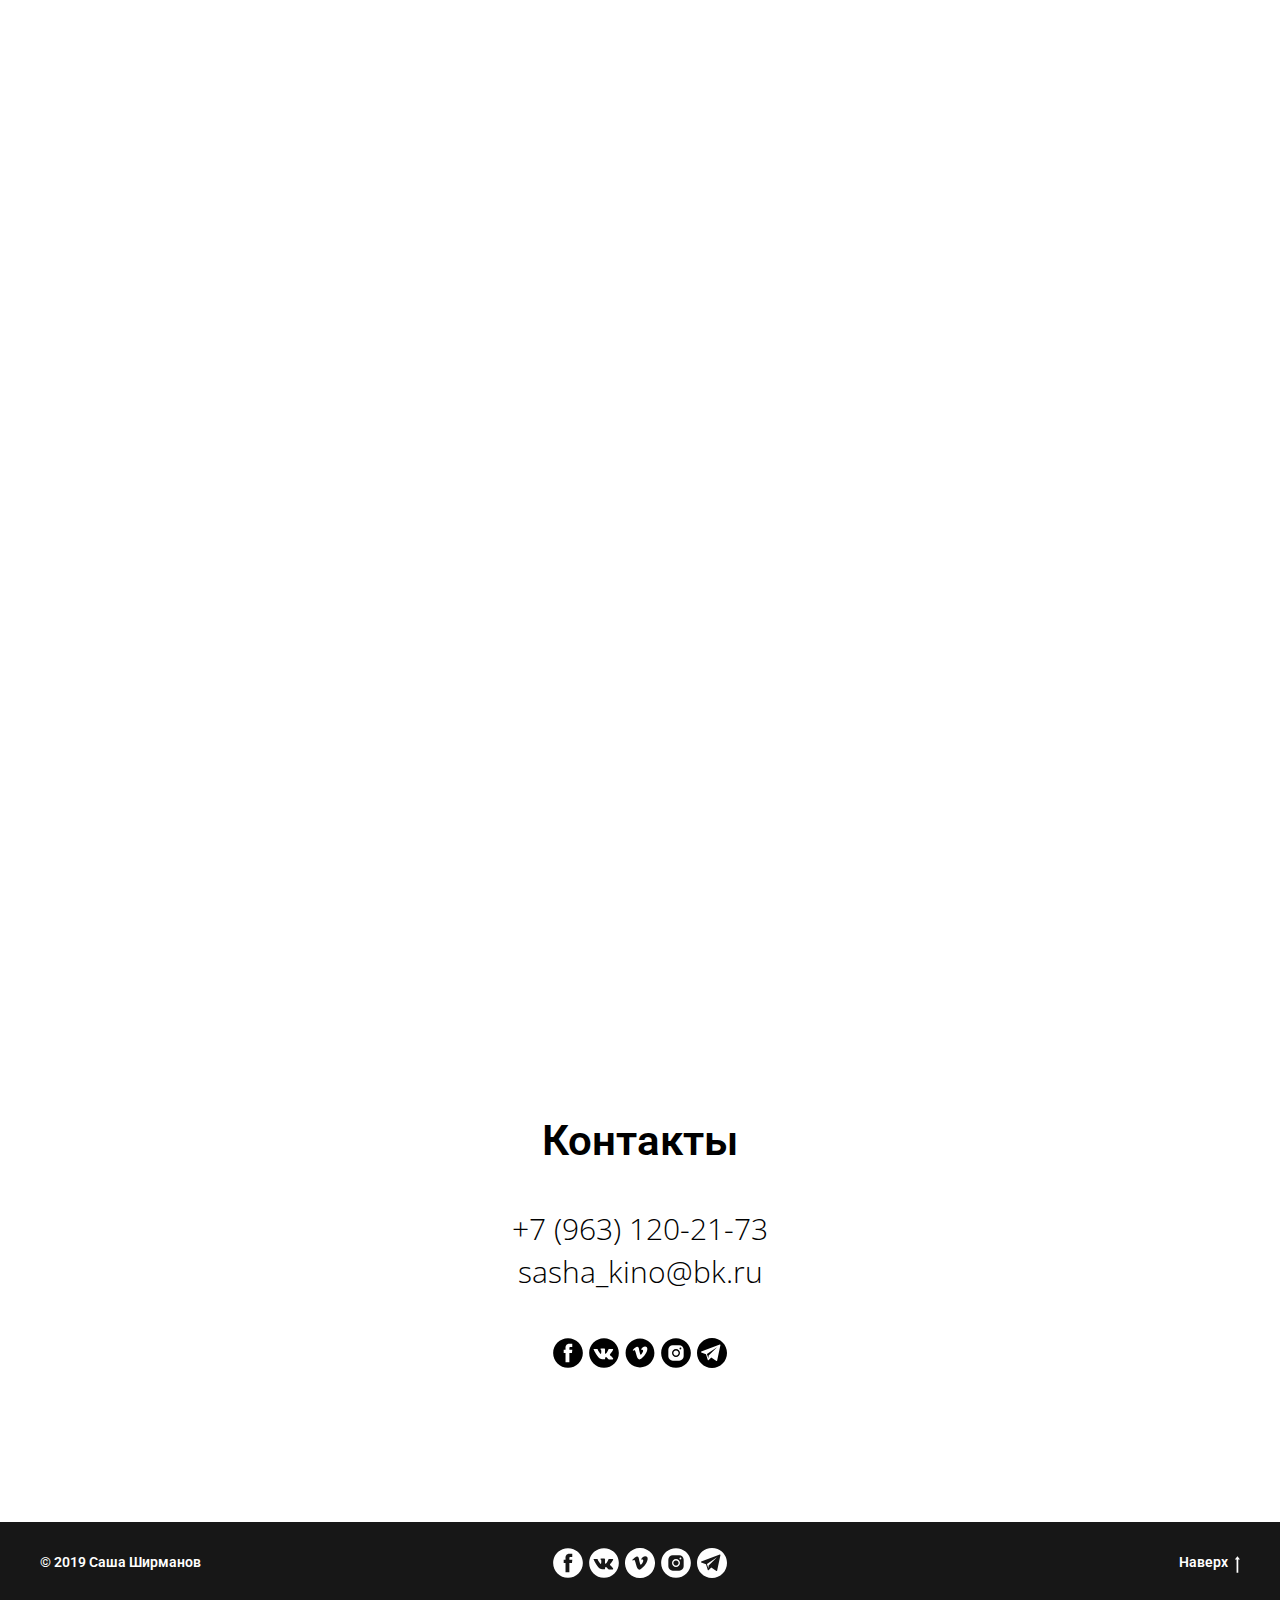
==== commit 0bd8da7f: "Add new video to page" ====
--- a/index.html
+++ b/index.html
@@ -177,26 +177,28 @@
         </div>
       </div>
     </div>
-    <div id="rec30198583" class="r t-rec t-rec_pt_45 t-rec_pb_60" style="padding-top:45px;padding-bottom:60px; "
+    <div id="rec1051574" class="r t-rec t-rec_pt_45 t-rec_pb_60" style="padding-top:45px;padding-bottom:60px; "
       data-record-type="378">
       <!-- T223 -->
       <div class="t223">
         <div class="t-container">
+          <div class="t223-col t223-col_right t-col t-col_6">
+            <div class="t-video-lazyload" data-videolazy-type="vimeo" data-videolazy-id="472700957"
+              data-videolazy-load="false" data-videolazy-height="315"> </div>
+            <div class="t223__blocktext t-text t-text_sm" field="text2">Продакшн: Нефть production
+              <br />Режиссеры: Саша Ширманов, Никита Зубков<br />Креатив: Виктор Копаница
+              <br />Оператор-постановщик: Дима Герасимов<br /></div>
+          </div>
           <div class="t223-col t-col t-col_6">
             <div class="t-video-lazyload" data-videolazy-type="vimeo" data-videolazy-id="393236677"
               data-videolazy-load="false" data-videolazy-height="315"> </div>
             <div class="t223__blocktext t-text t-text_sm" field="text">Продакшн: Zilant.pro
-              <br />Режиссер/креатив: Саша Ширманов<br />Оператор-постановщик: Дмитрий Герасимов</div>
-          </div>
-          <div class="t223-col t223-col_right t-col t-col_6">
-            <div class="t-video-lazyload" data-videolazy-type="vimeo" data-videolazy-id="359884676"
-              data-videolazy-load="false" data-videolazy-height="315"> </div>
-            <div class="t223__blocktext t-text t-text_sm" field="text2">Шоурил 2019 год</div>
+              <br />Режиссер/креатив: Саша Ширманов<br />Оператор-постановщик: Дмитрий Герасимов<br /></div>
           </div>
         </div>
       </div>
       <script type="text/javascript">$(document).ready(function () {
-          var div = $("#rec30198583").find(".t-video-lazyload"); var iframe = div.find('iframe'); var height = div.width(); div.height(height); iframe.height(height); $('.t223').bind('displayChanged', function () { height = div.width(); div.height(height); iframe.height(height); }); $(window).bind('scroll', t_throttle(function () { height = div.width(); div.height(height); iframe.height(height); }, 200));
+          var div = $("#rec1051574").find(".t-video-lazyload"); var iframe = div.find('iframe'); var height = div.width() * 0.5625; div.height(height); iframe.height(height); $('.t223').bind('displayChanged', function () { height = div.width() * 0.5625; div.height(height); iframe.height(height); }); $(window).bind('scroll', t_throttle(function () { height = div.width() * 0.5625; div.height(height); iframe.height(height); }, 200));
         });</script>
     </div>
     <div id="rec105157618" class="r t-rec t-rec_pt_45 t-rec_pb_60" style="padding-top:45px;padding-bottom:60px; "
@@ -306,6 +308,11 @@
             <div class="t223__blocktext t-text t-text_sm" field="text">Клиент: Корд Оптика<br />Режиссер, сценарист:
               Саша Ширманов<br />Оператор-постановщик: Айдар Шарипов<br /></div>
           </div>
+          <div class="t223-col t223-col_right t-col t-col_6">
+            <div class="t-video-lazyload" data-videolazy-type="vimeo" data-videolazy-id="359884676"
+              data-videolazy-load="false" data-videolazy-height="315"> </div>
+            <div class="t223__blocktext t-text t-text_sm" field="text2">Шоурил 2019 год</div>
+          </div>
         </div>
       </div>
       <script type="text/javascript">$(document).ready(function () {
@@ -314,6 +321,7 @@
     </div>
     <div id="rec30272759" class="r t-rec" style=" " data-record-type="215"><a name="dover" style="font-size:0;"></a>
     </div>
+
     <div id="rec30272837" class="r t-rec" style=" " data-record-type="270">
       <div class="t270"></div>
       <script
